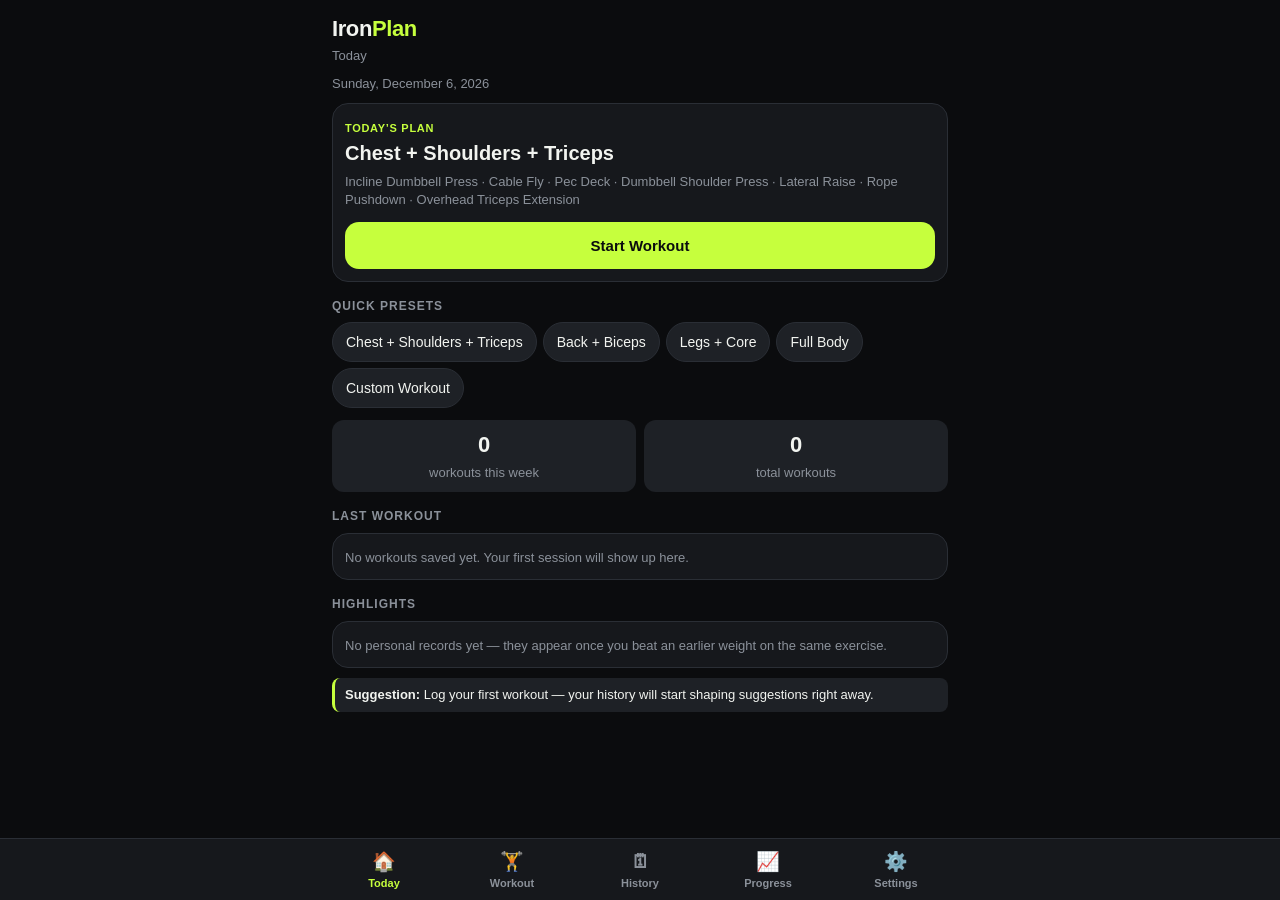
==== ironplan.html @ 6b29e56d "Add files via upload" ====
<!DOCTYPE html>
<html lang="en">
<head>
<meta charset="utf-8">
<meta name="viewport" content="width=device-width, initial-scale=1, viewport-fit=cover">
<title>IronPlan – Personal Trainer</title>
<style>
:root{--bg:#0b0c0e;--card:#16181c;--c2:#1e2126;--ink:#f2f4f0;--mut:#8b919a;--line:#2a2e35;--acc:#c6ff3d;--on:#0b0c0e;--ok:#c6ff3d;--bad:#ff5b5b;box-sizing:border-box;padding-top:env(safe-area-inset-top,0px)}
:root[data-theme="light"]{--bg:#f3f4f1;--card:#fff;--c2:#eef0ea;--ink:#14161a;--mut:#6b7280;--line:#dfe2dc;--acc:#4d9a00;--on:#fff;--ok:#4d9a00;--bad:#d62f2f}
*{box-sizing:border-box}html{scroll-padding-top:env(safe-area-inset-top,0px)}
body{margin:0;background:var(--bg);color:var(--ink);font:15px/1.4 -apple-system,"Segoe UI",Roboto,Helvetica,Arial,sans-serif;max-width:640px;margin:auto;padding:10px 12px 120px}
h1{font-size:22px;margin:4px 0 2px;letter-spacing:-.4px}h1 span{color:var(--acc)}
h2{font-size:12px;text-transform:uppercase;letter-spacing:1px;color:var(--mut);margin:16px 0 8px}
.card{background:var(--card);border:1px solid var(--line);border-radius:16px;padding:12px;margin-bottom:10px}
.chips{display:flex;flex-wrap:wrap;gap:6px}
.chip{border:1px solid var(--line);background:var(--c2);color:var(--ink);padding:9px 13px;border-radius:999px;font-size:14px;cursor:pointer;min-height:40px}
.chip.on{background:var(--acc);color:var(--on);border-color:var(--acc);font-weight:700}
select,input,textarea,button{font:inherit;color:var(--ink)}
select,input[type=number],input[type=text],textarea{background:var(--c2);border:1px solid var(--line);border-radius:10px;padding:9px 6px;width:100%;min-height:40px}
textarea{min-height:90px;font-size:13px}
.btn{background:var(--acc);color:var(--on);border:0;border-radius:14px;padding:13px 16px;font-weight:800;cursor:pointer;width:100%;min-height:46px}
.btn.s{background:var(--c2);color:var(--ink);border:1px solid var(--line);font-weight:600;width:auto;padding:9px 12px;min-height:40px;font-size:13px}
.btn.d{color:var(--bad)}
.g{display:grid;gap:8px}.g2{grid-template-columns:1fr 1fr}.g4{grid-template-columns:repeat(4,1fr)}
.row{display:flex;gap:8px;flex-wrap:wrap;align-items:center}
label{font-size:11px;color:var(--mut);display:flex;flex-direction:column;gap:3px}
.tag{font-size:11px;color:var(--acc);font-weight:800;text-transform:uppercase;letter-spacing:.7px}
.mut{color:var(--mut);font-size:13px}
.big{font:800 44px/1 ui-monospace,Menlo,monospace;letter-spacing:-1px;text-align:center;margin:6px 0 10px;font-variant-numeric:tabular-nums}
.sets{display:grid;grid-template-columns:24px 1fr 1fr 42px;gap:6px;align-items:center;margin-top:8px}
.hd{font-size:11px;color:var(--mut)}
.ck{height:40px;border-radius:10px;border:1px solid var(--line);background:var(--c2);cursor:pointer;font-size:18px;color:var(--mut)}
.ck.on{background:var(--acc);color:var(--on);border-color:var(--acc)}
.sug{background:var(--c2);border-left:3px solid var(--acc);border-radius:8px;padding:8px 10px;margin-top:10px;font-size:13px}
.nav{position:fixed;left:0;right:0;bottom:0;background:var(--card);border-top:1px solid var(--line);z-index:5;padding-bottom:env(safe-area-inset-bottom,0px)}
.nav div{display:flex;max-width:640px;margin:auto}
.nav button{flex:1;background:none;border:0;padding:10px 0 9px;color:var(--mut);font-size:11px;font-weight:700;cursor:pointer}
.nav button b{display:block;font-size:19px}.nav button.on{color:var(--acc)}
#rb{position:fixed;left:12px;right:12px;bottom:calc(64px + env(safe-area-inset-bottom,0px));max-width:616px;margin:auto;background:var(--acc);color:var(--on);border-radius:14px;padding:10px 14px;font-weight:800;display:none;justify-content:space-between;align-items:center;z-index:6}
#rb button{background:var(--on);color:var(--acc);border:0;border-radius:9px;padding:6px 10px;font-weight:700}
#modal{position:fixed;inset:0;background:rgba(0,0,0,.65);display:none;align-items:flex-end;justify-content:center;z-index:20;padding:12px}
#modal>div{background:var(--card);border:1px solid var(--line);border-radius:18px;padding:16px;width:100%;max-width:560px;max-height:85vh;overflow:auto}
.toast{position:fixed;left:50%;top:calc(12px + env(safe-area-inset-top,0px));transform:translateX(-50%);background:var(--acc);color:var(--on);padding:10px 16px;border-radius:999px;font-weight:700;z-index:30;opacity:0;transition:opacity .25s;pointer-events:none;max-width:90%;text-align:center}
.toast.show{opacity:1}.toast.err{background:var(--bad);color:#fff}
.bar{height:8px;background:var(--c2);border-radius:6px;overflow:hidden}.bar i{display:block;height:100%;background:var(--acc)}
.stat{background:var(--c2);border-radius:12px;padding:10px 6px;text-align:center}.stat b{display:block;font-size:22px}
.vb{display:flex;gap:4px;align-items:flex-end;height:90px}.vb i{flex:1;background:var(--acc);border-radius:4px 4px 0 0;min-height:3px}
.badge{font-size:10px;font-weight:800;padding:2px 7px;border-radius:99px;background:var(--bad);color:#fff}
.hide{display:none}.p0{padding:0}
.gif{position:relative;height:210px;border-radius:12px;overflow:hidden;background:#fff;margin-top:8px}
.gif img{position:absolute;inset:0;width:100%;height:100%;object-fit:contain}
.gif img+img{animation:fl 1.3s steps(1) infinite}
@keyframes fl{0%{opacity:0}50%{opacity:1}}
.gif.x{display:none}
details.demo summary{cursor:pointer;color:var(--acc);font-weight:700;font-size:13px;margin-top:10px}
svg text{fill:var(--mut);font-size:10px}
</style>
</head>
<body>
<div id="app"></div>
<div id="rb"><span>⏱ Rest <span id="rt"></span></span><button data-a="restx">Skip</button></div>
<div class="nav"><div id="nav"></div></div>
<div id="modal"><div id="mb"></div></div>
<div class="toast" id="toast"></div>
<script>
// ---------- data ----------
const MUS=["Chest","Back","Shoulders","Biceps","Triceps","Legs","Core","Cardio","Mobility"];
const TY={r:"Weight × reps",b:"Bodyweight × reps",t:"Timed (sec)",c:"Cardio (min)"};
// m|*name (*=compound)|type|variations
const LIB=`Chest|*Barbell Bench Press|r|Flat,Close Grip,Paused,Smith Machine
Chest|*Dumbbell Bench Press|r|Flat,Neutral Grip,Single Arm
Chest|*Incline Dumbbell Press|r|30°,45°,Neutral Grip
Chest|*Machine Chest Press|r|Seated,Converging
Chest|Cable Fly|r|Mid,Low-to-High,High-to-Low,Single Arm
Chest|Pec Deck|r|Standard,Single Arm,Slow Negative
Chest|Push-Up|b|Standard,Incline,Decline,Diamond
Back|*Lat Pulldown|r|Wide Grip,Close Grip,Neutral Grip,Single Arm
Back|*Seated Cable Row|r|Close Grip,Wide Grip,Single Arm
Back|*Chest-Supported Row|r|Dumbbell,Machine,T-Bar
Back|*One-Arm Dumbbell Row|r|Bench Supported,Free Standing
Back|*Romanian Deadlift|r|Barbell,Dumbbell,Single Leg
Back|Pull-Up|b|Pronated,Neutral,Assisted
Shoulders|*Dumbbell Shoulder Press|r|Seated,Standing,Arnold
Shoulders|*Machine Shoulder Press|r|Seated,Neutral Grip
Shoulders|Lateral Raise|r|Dumbbell,Cable,Machine,Leaning
Shoulders|Rear Delt Fly|r|Dumbbell,Cable,Machine
Shoulders|Face Pull|r|Rope,Band
Biceps|Dumbbell Curl|r|Standing,Alternating,Incline
Biceps|Hammer Curl|r|Dumbbell,Rope Cable,Cross-Body
Biceps|Preacher Curl|r|EZ Bar,Dumbbell,Machine
Biceps|Cable Curl|r|Bar,Single Arm,Overhead
Triceps|Rope Pushdown|r|Standard,Single Arm
Triceps|Straight-Bar Pushdown|r|Straight Bar,V-Bar
Triceps|Overhead Triceps Extension|r|Dumbbell,Cable,EZ Bar
Triceps|Skull Crusher|r|EZ Bar,Dumbbell
Legs|*Goblet Squat|r|Dumbbell,Kettlebell,Box
Legs|*Leg Press|r|45°,Horizontal,Single Leg
Legs|Leg Extension|r|Both Legs,Single Leg
Legs|Leg Curl|r|Lying,Seated
Legs|Calf Raise|r|Standing,Seated,Leg Press
Core|Plank|t|Standard,Side,Weighted
Core|Dead Bug|b|Standard,Weighted
Core|Cable Crunch|r|Rope,Kneeling
Core|Hanging Leg Raise|b|Straight Leg,Bent Knee
Cardio|Treadmill Walk|c|Flat,Incline
Cardio|Stationary Bike|c|Steady,Intervals
Cardio|Rowing Machine|c|Steady,Intervals
Mobility|Cat-Cow|t|Standard
Mobility|Hip Flexor Stretch|t|Half Kneeling,Standing
Mobility|Thoracic Rotation|t|Open Book,Quadruped`.split("\n").map(l=>{const[m,n,t,v]=l.split("|");return{m,n:n.replace("*",""),c:n[0]==="*",t,v:v.split(",")}});
const GIF={"Barbell Bench Press":{"b":"Barbell_Bench_Press_-_Medium_Grip","v":{"Close Grip":"Close-Grip_Barbell_Bench_Press","Smith Machine":"Smith_Machine_Bench_Press"}},"Dumbbell Bench Press":{"b":"Dumbbell_Bench_Press","v":{"Neutral Grip":"Dumbbell_Bench_Press_with_Neutral_Grip","Single Arm":"One_Arm_Dumbbell_Bench_Press"}},"Incline Dumbbell Press":{"b":"Incline_Dumbbell_Press","v":{"Neutral Grip":"Hammer_Grip_Incline_DB_Bench_Press"}},"Machine Chest Press":{"b":"Machine_Bench_Press"},"Cable Fly":{"b":"Cable_Crossover","v":{"Low-to-High":"Low_Cable_Crossover","Single Arm":"Single-Arm_Cable_Crossover"}},"Pec Deck":{"b":"Butterfly"},"Push-Up":{"b":"Pushups","v":{"Incline":"Incline_Push-Up","Decline":"Decline_Push-Up","Diamond":"Push-Ups_-_Close_Triceps_Position"}},"Lat Pulldown":{"b":"Wide-Grip_Lat_Pulldown","v":{"Close Grip":"Close-Grip_Front_Lat_Pulldown","Single Arm":"One_Arm_Lat_Pulldown"}},"Seated Cable Row":{"b":"Seated_Cable_Rows"},"Chest-Supported Row":{"b":"Lying_T-Bar_Row","v":{"T-Bar":"T-Bar_Row_with_Handle"}},"One-Arm Dumbbell Row":{"b":"One-Arm_Dumbbell_Row"},"Romanian Deadlift":{"b":"Romanian_Deadlift"},"Pull-Up":{"b":"Pullups","v":{"Assisted":"Band_Assisted_Pull-Up"}},"Dumbbell Shoulder Press":{"b":"Dumbbell_Shoulder_Press","v":{"Arnold":"Arnold_Dumbbell_Press"}},"Machine Shoulder Press":{"b":"Machine_Shoulder_Military_Press"},"Lateral Raise":{"b":"Side_Lateral_Raise","v":{"Cable":"Cable_Seated_Lateral_Raise"}},"Rear Delt Fly":{"b":"Reverse_Flyes","v":{"Cable":"Cable_Rear_Delt_Fly","Machine":"Reverse_Machine_Flyes"}},"Face Pull":{"b":"Face_Pull"},"Dumbbell Curl":{"b":"Dumbbell_Bicep_Curl","v":{"Alternating":"Dumbbell_Alternate_Bicep_Curl","Incline":"Incline_Dumbbell_Curl"}},"Hammer Curl":{"b":"Hammer_Curls","v":{"Rope Cable":"Cable_Hammer_Curls_-_Rope_Attachment","Cross-Body":"Cross_Body_Hammer_Curl"}},"Preacher Curl":{"b":"Preacher_Curl","v":{"Dumbbell":"One_Arm_Dumbbell_Preacher_Curl","Machine":"Machine_Preacher_Curls"}},"Cable Curl":{"b":"Standing_Biceps_Cable_Curl","v":{"Single Arm":"Standing_One-Arm_Cable_Curl","Overhead":"Overhead_Cable_Curl"}},"Rope Pushdown":{"b":"Triceps_Pushdown_-_Rope_Attachment"},"Straight-Bar Pushdown":{"b":"Triceps_Pushdown","v":{"V-Bar":"Triceps_Pushdown_-_V-Bar_Attachment"}},"Overhead Triceps Extension":{"b":"Cable_Rope_Overhead_Triceps_Extension","v":{"Dumbbell":"Standing_Dumbbell_Triceps_Extension"}},"Skull Crusher":{"b":"EZ-Bar_Skullcrusher"},"Goblet Squat":{"b":"Goblet_Squat"},"Leg Press":{"b":"Leg_Press","v":{"Narrow Stance":"Narrow_Stance_Leg_Press"}},"Leg Extension":{"b":"Leg_Extensions","v":{"Single Leg":"Single-Leg_Leg_Extension"}},"Leg Curl":{"b":"Lying_Leg_Curls","v":{"Seated":"Seated_Leg_Curl"}},"Calf Raise":{"b":"Standing_Calf_Raises","v":{"Seated":"Seated_Calf_Raise"}},"Plank":{"b":"Plank"},"Dead Bug":{"b":"Dead_Bug"},"Cable Crunch":{"b":"Cable_Crunch"},"Hanging Leg Raise":{"b":"Hanging_Leg_Raise"},"Treadmill Walk":{"b":"Walking_Treadmill"},"Stationary Bike":{"b":"Recumbent_Bike"},"Rowing Machine":{"b":"Rowing_Stationary"},"Cat-Cow":{"b":"Cat_Stretch"},"Hip Flexor Stretch":{"b":"Kneeling_Hip_Flexor","v":{"Standing":"Standing_Hip_Flexors"}}};
const IMG="https://raw.githubusercontent.com/yuhonas/free-exercise-db/main/exercises/";
const PRE={"Chest + Shoulders + Triceps":["Chest","Shoulders","Triceps"],"Back + Biceps":["Back","Biceps"],"Legs + Core":["Legs","Core"],"Full Body":"fb","Custom Workout":"custom"};
const WS=[];for(let w=0;w<=200;w+=2.5)WS.push(w);
const VAL={r:[1,2,3,4,5,6,8,10,12,15,20,25,30],b:[1,2,3,4,5,6,8,10,12,15,20,25,30],t:[10,15,20,30,45,60,90,120,180],c:[5,10,15,20,25,30,45,60]};
const UN={r:"reps",b:"reps",t:"sec",c:"min"};
// ---------- helpers / storage ----------
const $=s=>document.querySelector(s),esc=s=>String(s??"").replace(/[&<>"]/g,c=>({"&":"&amp;","<":"&lt;",">":"&gt;",'"':"&quot;"}[c]));
const uid=()=>"s"+Date.now().toString(36)+Math.random().toString(36).slice(2,6);
const mem={},KEYS=["ip2_hist","ip2_cfg","ip2_plan","ip2_sess","ip2_media"];let db=null,stName="none";
const idb={open:()=>new Promise(r=>{try{const q=indexedDB.open("ironplan",1);q.onupgradeneeded=()=>q.result.createObjectStore("kv");q.onsuccess=()=>{db=q.result;r(true)};q.onerror=q.onblocked=()=>r(false)}catch(e){r(false)}}),
 get:k=>new Promise(r=>{try{const q=db.transaction("kv").objectStore("kv").get(k);q.onsuccess=()=>r(q.result);q.onerror=()=>r(undefined)}catch(e){r(undefined)}}),
 put:(k,v)=>new Promise(r=>{if(!db)return r(false);try{const t=db.transaction("kv","readwrite");t.objectStore("kv").put(v,k);t.oncomplete=()=>r(true);t.onerror=t.onabort=()=>r(false)}catch(e){r(false)}})};
const ls={g:(k,d)=>mem[k]===undefined?d:mem[k],async s(k,v){mem[k]=v;let l=false;try{const t=JSON.stringify(v);localStorage.setItem(k,t);l=localStorage.getItem(k)===t}catch(e){}return(await idb.put(k,v))||l}};
async function loadAll(){const ok=await idb.open();for(const k of KEYS){let v=ok?await idb.get(k):undefined;if(v===undefined){try{const t=localStorage.getItem(k);if(t)v=JSON.parse(t)}catch(e){}}if(v!==undefined)mem[k]=v}
 stName=ok?"IndexedDB":(()=>{try{localStorage.setItem("ip2_t","1");return"localStorage"}catch(e){return"none"}})();
 try{navigator.storage&&navigator.storage.persist&&navigator.storage.persist()}catch(e){}}
let hist=[],cfg={theme:"dark",rest:60,auto:true},sel=new Set(["Chest","Shoulders","Triceps"]),fb=false,plan=[],pname="",sess=null,media={},rest={end:0},tab="today",filt={r:"all",m:"all"},open=new Set(),progKey="",pend=null,dl=null;
async function boot(){await loadAll();hist=ls.g("ip2_hist",[]);cfg=Object.assign(cfg,ls.g("ip2_cfg",{}));media=ls.g("ip2_media",{});const P=ls.g("ip2_plan",null);if(P){sel=new Set(P.sel);fb=!!P.fb;plan=P.plan;pname=P.name}sess=ls.g("ip2_sess",null);if(!plan.length&&!sess)gen(true);render();tick()}
const save=()=>{ls.s("ip2_plan",{sel:[...sel],fb,plan,name:pname});ls.s("ip2_sess",sess)};
const $$=(a,cur,f)=>a.map(x=>`<option value="${esc(x)}" ${String(x)===String(cur)?"selected":""}>${esc(f?f(x):x)}</option>`).join("");
const fmtD=d=>new Date(d).toLocaleDateString(undefined,{weekday:"short",day:"numeric",month:"short"});
const fmtT=s=>{s=Math.max(0,Math.floor(s));return[s/3600|0,(s/60|0)%60,s%60].map(x=>String(x).padStart(2,"0")).join(":")};
const el=()=>sess?sess.acc+(sess.run?Date.now()-sess.since:0):0;
function toast(t,e){const x=$("#toast");x.textContent=t;x.className="toast show"+(e?" err":"");clearTimeout(toast.h);toast.h=setTimeout(()=>x.className="toast",2400)}
const done=it=>it.sets.filter(s=>s.done);
const wk=()=>{const d=new Date();d.setHours(0,0,0,0);d.setDate(d.getDate()-((d.getDay()+6)%7));return d};
const rnd=a=>a[Math.floor(Math.random()*a.length)],shuf=a=>[...a].sort(()=>Math.random()-.5);
// ---------- exercise / plan building ----------
function mk(ex){const r=ex.t==="r"?(ex.c?8:12):ex.t==="b"?10:ex.t==="t"?45:15;const n=ex.t==="c"?1:3;
 return{id:uid(),n:ex.n,m:ex.m,t:ex.t,v:ex.v[0],tr:r,rest:ex.t==="c"?0:ex.c?90:ex.t==="t"?30:60,note:"",sets:Array.from({length:n},()=>({w:0,r,done:false}))}}
function gen(quiet){
 let ex=[];
 if(fb){const g=(m,f)=>rnd(LIB.filter(x=>x.m===m&&(!f||f(x))));
  ex=[g("Chest",x=>x.c),g("Back",x=>x.c&&x.n!=="Romanian Deadlift"),g("Legs",x=>x.c),LIB.find(x=>x.n==="Romanian Deadlift"),g("Shoulders",x=>x.c),g(rnd(["Biceps","Triceps"])),g("Core")];pname="Full Body"}
 else{const gs=MUS.filter(m=>sel.has(m));if(!gs.length){if(!quiet)toast("Pick at least one muscle group",1);return}
  const st=gs.filter(m=>m!=="Cardio"&&m!=="Mobility"),tot=st.length?Math.min(8,Math.max(5,st.length*2+1)):0,cnt={};
  st.forEach(m=>cnt[m]=0);for(let i=0,k=0;i<tot&&k<60;k++){const m=st[k%st.length];if(cnt[m]<LIB.filter(x=>x.m===m).length){cnt[m]++;i++}}
  gs.forEach(m=>{const pool=LIB.filter(x=>x.m===m),n=cnt[m]??1;const c=shuf(pool.filter(x=>x.c)),o=shuf(pool.filter(x=>!x.c));ex.push(...[...c.slice(0,1),...o,...c.slice(1)].slice(0,n))});
  pname=gs.join(" + ")}
 plan=ex.filter(Boolean).map(mk);save();if(!quiet)toast("Plan ready 💪")}
// ---------- history lookup / suggestions ----------
function prev(it){let any=null;for(let i=hist.length-1;i>=0;i--){const x=hist[i].items.find(y=>y.n===it.n&&done(y).length);if(x){if(x.v===it.v)return{x,d:hist[i].date,same:1};if(!any)any={x,d:hist[i].date,same:0}}}return any}
function desc(x){const d=done(x),u=UN[x.t];if(x.t==="r"||x.t==="b"){const w=d.map(s=>s.w);if(w.every(a=>a===w[0]))return`${w[0]?w[0]+" kg":"bodyweight"}: ${d.map(s=>s.r).join(", ")} reps`;return d.map(s=>`${s.w||"BW"}×${s.r}`).join(", ")}return d.map(s=>s.r).join(", ")+" "+u}
function sug(it){const p=prev(it);if(!p)return`<div class="sug">First logged session for this exercise — pick a comfortable starting weight.</div>`;
 const x=p.x,d=done(x),ok=d.length>=x.sets.length&&d.every(s=>s.r>=x.tr);let t;
 if(!p.same)t=`Last logged as <b>${esc(x.v)}</b> on ${fmtD(p.d)} (${esc(desc(x))}). Weights aren’t directly comparable between variations — start lighter and build up.`;
 else if(ok)t=`Last time (${fmtD(p.d)}) you completed ${esc(desc(x))} — every target rep. Repeat the same weight, or consider a small increase if form stayed controlled. Your call; nothing changes automatically.`;
 else t=`Last time (${fmtD(p.d)}) you completed ${esc(desc(x))} (target ${x.tr} × ${x.sets.length} sets). Consider repeating the same weight and aiming to hit all target reps with controlled form; reduce slightly if it felt too hard.`;
 return`<div class="sug">${t}<div style="margin-top:8px"><button class="btn s" data-a="apply">Apply Previous Performance</button></div></div>`}
function apply(it){const p=prev(it);if(!p)return;const x=p.x;it.v=x.v;it.t=x.t;it.tr=x.tr;it.rest=x.rest;it.sets=x.sets.map(s=>({w:s.w,r:s.r,done:false}))}
function prs(){const best={},out=[];[...hist].sort((a,b)=>a.date<b.date?-1:1).forEach(h=>h.items.forEach(i=>{if(i.t!=="r")return;const w=Math.max(0,...done(i).map(s=>s.w));if(!w)return;const k=i.n+" · "+i.v;if(best[k]!=null&&w>best[k])out.push({k,w,d:h.date});if(best[k]==null||w>best[k])best[k]=w}));return out.reverse()}
// ---------- views ----------
const chips=()=>`<div class="chips">${MUS.map(m=>`<button class="chip ${!fb&&sel.has(m)?"on":""}" data-a="m" data-m="${m}">${m}</button>`).join("")}<button class="chip ${fb?"on":""}" data-a="m" data-m="__fb">Full Body</button></div>`;
function vToday(){const wkN=hist.filter(h=>new Date(h.date)>=wk()).length,l=hist[hist.length-1],pr=prs().slice(0,3);
 const main=["Chest","Back","Shoulders","Biceps","Triceps","Legs","Core"],ls2={};hist.forEach(h=>h.items.forEach(i=>{if(done(i).length&&(!ls2[i.m]||h.date>ls2[i.m]))ls2[i.m]=h.date}));
 let tip="Log your first workout — your history will start shaping suggestions right away.";
 if(hist.length){const a=main.map(m=>({m,d:ls2[m]?Math.floor((Date.now()-new Date(ls2[m]))/864e5):1e9})).sort((a,b)=>b.d-a.d)[0];tip=a.d===1e9?`You haven’t logged any ${a.m} work yet — consider adding it to a session.`:`${a.m} was last trained ${a.d} day${a.d===1?"":"s"} ago — a good candidate for your next session.`}
 return`<div class="mut">${new Date().toLocaleDateString(undefined,{weekday:"long",day:"numeric",month:"long",year:"numeric"})}</div>
 <div class="card" style="margin-top:10px"><span class="tag">Today’s plan</span><div style="font-size:20px;font-weight:800;margin:2px 0 6px">${esc(pname||"No plan yet")}</div>
 <div class="mut">${plan.length?plan.map(p=>esc(p.n)).join(" · "):"Pick a preset below."}</div>
 <button class="btn" style="margin-top:12px" data-a="go">${sess?"Resume Workout":"Start Workout"}</button></div>
 <h2>Quick presets</h2><div class="chips">${Object.keys(PRE).map(p=>`<button class="chip" data-a="pre" data-p="${p}">${p}</button>`).join("")}</div>
 <div class="g g2" style="margin-top:12px"><div class="stat"><b>${wkN}</b><span class="mut">workouts this week</span></div><div class="stat"><b>${hist.length}</b><span class="mut">total workouts</span></div></div>
 <h2>Last workout</h2><div class="card">${l?`<b>${esc(l.name)}</b> ${l.complete?"":'<span class="badge">INCOMPLETE</span>'}<div class="mut">${fmtD(l.date)} · ${Math.round(l.dur/60)} min · ${l.items.reduce((a,i)=>a+done(i).length,0)} sets logged</div>`:`<span class="mut">No workouts saved yet. Your first session will show up here.</span>`}</div>
 <h2>Highlights</h2><div class="card">${pr.length?pr.map(p=>`<div>🏆 <b>${esc(p.k)}</b> ${p.w} kg <span class="mut">· ${fmtD(p.d)}</span></div>`).join(""):`<span class="mut">No personal records yet — they appear once you beat an earlier weight on the same exercise.</span>`}</div>
 <div class="sug"><b>Suggestion:</b> ${tip}</div>`}
function setRow(it,s,j){const wsel=it.t==="r"||it.t==="b";const w=!wsel?`<span class="mut" style="text-align:center">—</span>`:s.cust?`<input type="number" inputmode="decimal" step="0.5" min="0" max="999" value="${s.w}" data-f="wc" data-j="${j}">`:
 `<select data-f="w" data-j="${j}">${$$([...new Set([...WS,s.w])].sort((a,b)=>a-b),s.w,x=>x?x+" kg":"0 kg")}<option value="__c">Other…</option></select>`;
 return`<b>${j+1}</b>${w}<select data-f="r" data-j="${j}">${$$([...new Set([...VAL[it.t],s.r])].sort((a,b)=>a-b),s.r,x=>x+" "+UN[it.t])}</select><button class="ck ${s.done?"on":""}" data-a="ck" data-j="${j}">✓</button>`}
function demo(it){const m=GIF[it.n],mu=media[it.n];let f=m?(m.v&&m.v[it.v])||m.b:null,h="";
 if(mu)h=`<div class="gif"><img src="${esc(mu)}" alt="${esc(it.n)}" onerror="this.parentNode.classList.add('x')"></div>`;
 else if(f){const u=IMG+encodeURIComponent(f)+"/";h=`<div class="gif"><img loading="lazy" src="${u}0.jpg" alt="${esc(it.n)} start" onerror="this.parentNode.classList.add('x')"><img loading="lazy" src="${u}1.jpg" alt="${esc(it.n)} end" onerror="this.parentNode.classList.add('x')"></div>`}
 else h=`<div class="mut" style="margin-top:6px">No built-in demo for this exercise.</div>`;
 return`<details class="demo" open><summary>Demo</summary>${h}<button class="btn s" style="margin-top:6px" data-a="med">🖼 ${mu?"Change":"Use my own"} GIF / image URL</button></details>`}
function vWork(){const run=sess&&sess.run;
 let h=`<div class="card"><span class="tag">${esc(pname||"Workout")}</span><div class="big tm">${fmtT(el()/1000)}</div><div class="g g2">${!sess?`<button class="btn" style="grid-column:1/3" data-a="start">Start Workout</button>`:`<button class="btn" data-a="${run?"pause":"resume"}">${run?"Pause":"Resume"}</button><button class="btn s" data-a="finish" style="width:100%;background:var(--acc);color:var(--on)">Finish</button>`}</div>${sess?`<div style="margin-top:8px"><button class="btn s d" data-a="reset">Reset</button></div>`:""}
 <div class="mut" style="margin-top:10px">Rest timer</div><div class="chips" style="margin-top:4px">${[30,45,60,90,120,180].map(s=>`<button class="chip" data-a="rest" data-s="${s}">${s}s</button>`).join("")}</div></div>
 <details class="card"><summary style="font-weight:700;cursor:pointer">Build workout · choose muscle groups</summary><div style="margin-top:10px">${chips()}<button class="btn" style="margin-top:12px" data-a="gen">Generate workout</button></div></details>`;
 if(!plan.length)return h+`<p class="mut" style="text-align:center">No exercises yet. Build a workout above or add one below.</p><button class="btn s" data-a="addex">+ Add exercise</button>`;
 plan.forEach((it,i)=>{const ex=LIB.find(x=>x.n===it.n),vs=[...new Set([...(ex?ex.v:[]),it.v])];
  h+=`<div class="card" data-i="${i}"><div class="row" style="justify-content:space-between;align-items:flex-start"><div><span class="tag">${it.m}</span><div style="font-size:17px;font-weight:800">${esc(it.n)}</div><div class="mut">${done(it).length}/${it.sets.length} sets done</div></div><div class="row"><button class="btn s" data-a="repl">⇄</button><button class="btn s d" data-a="del">✕</button></div></div>
  <div class="g g2" style="margin-top:8px"><label>Variation<select data-f="v">${$$(vs,it.v)}</select></label><label>Exercise type<select data-f="t">${$$(Object.keys(TY),it.t,k=>TY[k])}</select></label>
  <label>Sets<select data-f="ns">${$$([1,2,3,4,5,6],it.sets.length)}</select></label><label>Target ${UN[it.t]}<select data-f="tr">${$$([...new Set([...VAL[it.t],it.tr])].sort((a,b)=>a-b),it.tr)}</select></label>
  ${it.t==="r"||it.t==="b"?`<label>Weight (all sets)<select data-f="wall"><option value="">Set all…</option>${$$(WS,"",x=>x+" kg")}</select></label>`:""}<label>Rest<select data-f="rest">${$$([0,30,45,60,90,120,180],it.rest,x=>x?x+" s":"none")}</select></label></div>
  ${demo(it)}<div class="sets"><span class="hd">Set</span><span class="hd">Weight</span><span class="hd">${it.t==="t"?"Time":it.t==="c"?"Minutes":"Reps done"}</span><span class="hd">Done</span>${it.sets.map((s,j)=>setRow(it,s,j)).join("")}</div>
  <input type="text" style="margin-top:8px" placeholder="Notes (optional)" value="${esc(it.note)}" data-f="note">${sug(it)}</div>`});
 return h+`<div class="g g2"><button class="btn s" data-a="addex" style="width:100%">+ Add exercise</button><button class="btn s" data-a="applyall" style="width:100%">Apply previous to all</button></div><button class="btn" style="margin-top:12px" data-a="finish">Finish workout</button>`}
function vHist(){const lim=filt.r==="all"?0:Date.now()-filt.r*864e5;
 const list=[...hist].reverse().filter(h=>new Date(h.date)>=lim&&(filt.m==="all"||h.items.some(i=>i.m===filt.m&&done(i).length)));
 let h=`<div class="g g2"><label>Period<select data-f="fr">${$$(["7","14","30","all"],filt.r,x=>x==="all"?"All records":"Last "+x+" days")}</select></label><label>Muscle group<select data-f="fm"><option value="all">All</option>${$$(MUS,filt.m)}</select></label></div><div style="height:10px"></div>`;
 if(!list.length)return h+`<div class="card mut">${hist.length?"No workouts match these filters.":"No workouts saved yet. Finish a session to see it here."}</div>`;
 return h+list.map(r=>{const o=open.has(r.id);return`<div class="card" data-id="${r.id}"><div class="row" style="justify-content:space-between;cursor:pointer" data-a="tog"><div><b>${esc(r.name)}</b> ${r.complete?"":'<span class="badge">INCOMPLETE</span>'}<div class="mut">${fmtD(r.date)} · ${new Date(r.start).toLocaleTimeString([],{hour:"2-digit",minute:"2-digit"})} · ${Math.round(r.dur/60)} min · ${r.items.reduce((a,i)=>a+done(i).length,0)}/${r.items.reduce((a,i)=>a+i.sets.length,0)} sets</div></div><span>${o?"▴":"▾"}</span></div>
 ${o?`<div style="margin-top:8px">${r.items.map(i=>`<div style="margin-top:8px"><b>${esc(i.n)}</b> <span class="mut">(${esc(i.v)})</span><div class="mut">${i.sets.map((s,j)=>`${j+1}: ${i.t==="r"||i.t==="b"?(s.w||"BW")+"×":""}${s.r}${i.t==="t"?"s":i.t==="c"?"min":""}${s.done?" ✓":" ✗"}`).join(" · ")}</div>${i.note?`<div class="mut">📝 ${esc(i.note)}</div>`:""}</div>`).join("")}${r.note?`<div class="sug">${esc(r.note)}</div>`:""}<div class="row" style="margin-top:10px"><button class="btn s" data-a="rep">↻ Repeat workout</button><button class="btn s d" data-a="delh">Delete</button></div></div>`:""}</div>`}).join("")}
function vProg(){if(!hist.length)return`<div class="card mut">Nothing to chart yet. Save your first workout and your progress will appear here.</div>`;
 const sets=hist.reduce((a,h)=>a+h.items.reduce((b,i)=>b+done(i).length,0),0),keys=[...new Set(hist.flatMap(h=>h.items.filter(i=>done(i).length).map(i=>i.n+" · "+i.v)))].sort();
 if(!keys.includes(progKey))progKey=keys[0]||"";
 const pts=hist.map(h=>{const i=h.items.find(i=>i.n+" · "+i.v===progKey&&done(i).length);return i?{d:h.date,v:Math.max(...done(i).map(s=>i.t==="r"?s.w:s.r)),t:i.t}:null}).filter(Boolean);
 let line=`<div class="mut">Log this exercise at least twice to see a trend.</div>`;
 if(pts.length>1){const vs=pts.map(p=>p.v),mn=Math.min(...vs),mx=Math.max(...vs),sp=mx-mn||1,c=pts.map((p,i)=>[10+i*(280/(pts.length-1)),100-(p.v-mn)/sp*80]);
  line=`<svg viewBox="0 0 300 120" width="100%"><polyline fill="none" stroke="var(--acc)" stroke-width="2.5" points="${c.map(x=>x.join(",")).join(" ")}"/>${c.map(x=>`<circle cx="${x[0]}" cy="${x[1]}" r="3.5" fill="var(--acc)"/>`).join("")}<text x="2" y="12">${mx}</text><text x="2" y="116">${mn}</text></svg><div class="mut">Top ${pts[0].t==="r"?"weight (kg)":UN[pts[0].t]} per session</div>`}
 const fr={};hist.forEach(h=>h.items.forEach(i=>{if(done(i).length)fr[i.m]=(fr[i.m]||0)+1}));const fx=Math.max(1,...Object.values(fr)),du=hist.slice(-10),dm=Math.max(1,...du.map(h=>h.dur));
 return`<div class="g g4"><div class="stat"><b>${hist.length}</b><span class="mut">workouts</span></div><div class="stat"><b>${hist.filter(h=>new Date(h.date)>=wk()).length}</b><span class="mut">this week</span></div><div class="stat"><b>${sets}</b><span class="mut">sets</span></div><div class="stat"><b>${prs().length}</b><span class="mut">PRs</span></div></div>
 <h2>Recent personal records</h2><div class="card">${prs().slice(0,5).map(p=>`<div>🏆 <b>${esc(p.k)}</b> ${p.w} kg <span class="mut">· ${fmtD(p.d)}</span></div>`).join("")||`<span class="mut">No PRs yet — they show up when you beat an earlier weight.</span>`}</div>
 <h2>Exercise progression</h2><div class="card"><select data-f="pk">${$$(keys,progKey)}</select><div style="margin-top:10px">${line}</div></div>
 <h2>Training frequency</h2><div class="card">${Object.entries(fr).sort((a,b)=>b[1]-a[1]).map(([m,n])=>`<div class="row" style="flex-wrap:nowrap"><span style="width:84px">${m}</span><div class="bar" style="flex:1"><i style="width:${n/fx*100}%"></i></div><span class="mut" style="width:26px;text-align:right">${n}</span></div>`).join("")}</div>
 <h2>Workout duration (last ${du.length})</h2><div class="card">${du.length>1?`<div class="vb">${du.map(h=>`<i style="height:${h.dur/dm*100}%" title="${Math.round(h.dur/60)} min"></i>`).join("")}</div><div class="mut">Longest: ${Math.round(dm/60)} min · Avg: ${Math.round(du.reduce((a,h)=>a+h.dur,0)/du.length/60)} min</div>`:`<span class="mut">Needs at least two saved workouts.</span>`}</div>`}
function vSet(){return`<div class="card"><div class="g g2"><label>Theme<select data-f="th">${$$(["dark","light"],cfg.theme)}</select></label><label>Default rest (s)<select data-f="dr">${$$([30,45,60,90,120,180],cfg.rest)}</select></label></div>
 <label style="flex-direction:row;align-items:center;gap:8px;margin-top:10px;font-size:14px;color:var(--ink)"><input type="checkbox" style="width:auto" data-f="au" ${cfg.auto?"checked":""}> Start rest timer when I tick a set</label></div>
 <h2>Data &amp; backup</h2><div class="card"><div class="sug" style="margin:0 0 10px">${stName==="none"?"⚠️ Browser storage is unavailable, so nothing can be saved. Use export after each session.":"✅ Saving to "+stName+" (mirrored to localStorage)."} Workouts are stored <b>in this browser on this device</b> under this site’s address — not in the cloud, no sync between devices, and clearing site data erases them. Export a JSON backup regularly.</div>
 <div class="row"><button class="btn s" data-a="exj">Export JSON</button><button class="btn s" data-a="exc">Export CSV</button></div>
 <h2 style="margin-top:14px">Import backup</h2><input type="file" accept=".json,application/json" data-f="file"><div class="mut" style="margin:6px 0">…or paste backup JSON:</div><textarea id="imp" placeholder='{"app":"IronPlan",…}'></textarea><button class="btn s" style="margin-top:8px" data-a="imp">Review &amp; import</button>
 <div class="mut" style="margin-top:12px">Exercise demos: free-exercise-db (public domain), loaded from GitHub — needs an internet connection.</div><div style="margin-top:14px"><button class="btn s d" data-a="wipe">Delete all workout data</button></div><div class="mut" style="margin-top:8px">${hist.length} saved workout${hist.length===1?"":"s"}.</div></div>`}
const T=[["today","🏠","Today"],["work","🏋️","Workout"],["hist","🗓","History"],["prog","📈","Progress"],["set","⚙️","Settings"]];
function render(){document.documentElement.dataset.theme=cfg.theme;
 $("#nav").innerHTML=T.map(t=>`<button class="${tab===t[0]?"on":""}" data-a="tab" data-t="${t[0]}"><b>${t[1]}</b>${t[2]}</button>`).join("");
 $("#app").innerHTML=`<h1>Iron<span>Plan</span></h1><div class="mut" style="margin-bottom:10px">${T.find(t=>t[0]===tab)[2]}</div>`+{today:vToday,work:vWork,hist:vHist,prog:vProg,set:vSet}[tab]()}
// ---------- modal ----------
const M=h=>{$("#mb").innerHTML=h;$("#modal").style.display="flex"},X=()=>{$("#modal").style.display="none";pend=null};
const ask=(t,lab,fn)=>{pend=fn;M(`<p style="margin-top:0">${t}</p><div class="g g2"><button class="btn s" style="width:100%" data-a="mno">Cancel</button><button class="btn" data-a="mok">${lab}</button></div>`)};
function pick(fn,mode){pend=fn;M(`<b>${mode} exercise</b><select id="pk" style="margin:10px 0">${MUS.map(m=>`<optgroup label="${m}">${LIB.filter(x=>x.m===m).map(x=>`<option value="${esc(x.n)}">${esc(x.n)}</option>`).join("")}</optgroup>`).join("")}</select><div class="g g2"><button class="btn s" style="width:100%" data-a="mno">Cancel</button><button class="btn" data-a="pok">${mode}</button></div>`)}
// ---------- sessions ----------
async function persistHist(next){const old=hist;hist=next;if(await ls.s("ip2_hist",hist))return true;hist=old;mem.ip2_hist=old;return false}
function finishModal(){const pl=plan.reduce((a,i)=>a+i.sets.length,0),dn=plan.reduce((a,i)=>a+done(i).length,0);
 M(`<b style="font-size:18px">Workout summary</b><div class="mut">${esc(pname)} · ${fmtT(el()/1000)} · ${dn}/${pl} sets done</div>${plan.map(i=>`<div style="margin-top:8px"><b>${esc(i.n)}</b> <span class="mut">(${esc(i.v)}) ${done(i).length}/${i.sets.length}</span><div class="mut">${done(i).length?esc(desc(i))+(i.note?" · 📝 "+esc(i.note):""):"no sets completed"}</div></div>`).join("")}<textarea id="sn" style="margin-top:12px" placeholder="Session notes (optional)"></textarea>${dn<pl?`<div class="mut" style="margin-top:6px">Not every set is ticked — this will be saved as <b>incomplete</b>.</div>`:""}<div class="g g2" style="margin-top:12px"><button class="btn s" style="width:100%" data-a="mno">Keep going</button><button class="btn" data-a="fsave">Save workout</button></div>`)}
async function saveSession(){const dn=plan.reduce((a,i)=>a+done(i).length,0);if(!dn){toast("Tick at least one completed set first",1);return}
 const pl=plan.reduce((a,i)=>a+i.sets.length,0),rec={id:uid(),date:sess?sess.startedAt:new Date().toISOString(),start:sess?sess.startedAt:new Date().toISOString(),end:new Date().toISOString(),dur:Math.round(el()/1000),name:pname||"Workout",groups:[...new Set(plan.map(i=>i.m))],complete:dn===pl,note:($("#sn")||{}).value||"",items:JSON.parse(JSON.stringify(plan))};
 if(!(await persistHist([...hist,rec]))){toast("Could not save — storage failed. Nothing was saved.",1);return}
 plan=plan.map(i=>({...i,sets:i.sets.map(s=>({...s,done:false}))}));sess=null;rest.end=0;save();X();tab="hist";open=new Set([rec.id]);render();toast(rec.complete?"Workout saved ✅":"Saved as incomplete ✅")}
function ck(v){return`"${String(v??"").replace(/"/g,'""')}"`}
function exportData(k){const c=k==="j"?JSON.stringify({app:"IronPlan",version:2,exported:new Date().toISOString(),sessions:hist},null,1):["date,start,duration_min,workout,complete,exercise,muscle,variation,set,weight_kg,reps_or_time,completed,target,notes",...hist.flatMap(h=>h.items.flatMap(i=>i.sets.map((s,j)=>[h.date.slice(0,10),h.start,Math.round(h.dur/60),h.name,h.complete,i.n,i.m,i.v,j+1,s.w,s.r,s.done,i.tr,i.note].map(ck).join(","))))].join("\n");
 dl={c,f:`ironplan-${new Date().toISOString().slice(0,10)}.${k==="j"?"json":"csv"}`,t:k==="j"?"application/json":"text/csv"};
 M(`<b>Export ${k==="j"?"JSON backup":"CSV"}</b><div class="mut" style="margin:4px 0 8px">${hist.length} workouts. Save the file, or copy the text.</div><textarea id="ex" readonly>${esc(c)}</textarea><div class="g g2" style="margin-top:10px"><button class="btn" data-a="dls">Save file</button><button class="btn s" style="width:100%" data-a="cp">Copy text</button></div><button class="btn s" style="margin-top:8px" data-a="mno">Close</button>`)}
function okSess(s){if(!s||typeof s!=="object"||!s.id||isNaN(new Date(s.date))||!Array.isArray(s.items)||!s.items.length)return null;
 const it=[];for(const i of s.items){if(!i||typeof i.n!=="string"||!TY[i.t]||!Array.isArray(i.sets)||!i.sets.length)return null;
  if(!i.sets.every(x=>x&&isFinite(x.w)&&x.w>=0&&isFinite(x.r)&&x.r>=0))return null;
  it.push({id:uid(),n:i.n,m:MUS.includes(i.m)?i.m:"Core",t:i.t,v:String(i.v||""),tr:+i.tr||10,rest:+i.rest||0,note:String(i.note||""),sets:i.sets.map(x=>({w:+x.w,r:+x.r,done:!!x.done}))})}
 return{id:String(s.id),date:new Date(s.date).toISOString(),start:s.start||s.date,end:s.end||s.date,dur:Math.max(0,+s.dur||0),name:String(s.name||"Workout"),groups:[...new Set(it.map(i=>i.m))],complete:!!s.complete,note:String(s.note||""),items:it}}
function importText(txt){let j;try{j=JSON.parse(txt)}catch(e){toast("Not valid JSON — import cancelled",1);return}
 const src=Array.isArray(j)?j:j&&j.app==="IronPlan"&&Array.isArray(j.sessions)?j.sessions:null;if(!src){toast("Not an IronPlan backup file",1);return}
 const sig=h=>h.date+"|"+h.name+"|"+h.dur,have=new Set(hist.flatMap(h=>[h.id,sig(h)])),add=[];let dup=0,bad=0;
 src.forEach(s=>{const o=okSess(s);if(!o){bad++;return}if(have.has(o.id)||have.has(sig(o))){dup++;return}have.add(o.id);have.add(sig(o));add.push(o)});
 if(!add.length){toast(`Nothing to import (${dup} duplicates, ${bad} invalid)`,1);return}
 ask(`Import <b>${add.length}</b> new workout${add.length===1?"":"s"}?<div class="mut">${dup} duplicate${dup===1?"":"s"} skipped · ${bad} invalid skipped. Existing records are kept.</div>`,"Import",async()=>{if(await persistHist([...hist,...add].sort((a,b)=>a.date<b.date?-1:1))){X();render();toast("Imported "+add.length+" workouts ✅")}else toast("Import failed — storage error",1)})}
// ---------- events ----------
document.addEventListener("click",ev=>{const t=ev.target.closest("[data-a]");if(!t)return;const a=t.dataset.a,c=t.closest("[data-i]"),it=c?plan[+c.dataset.i]:null,hid=(t.closest("[data-id]")||{dataset:{}}).dataset.id;
 const R=()=>{save();render()};
 switch(a){
 case"tab":tab=t.dataset.t;render();break;
 case"m":if(t.dataset.m==="__fb"){fb=!fb;sel=new Set()}else{fb=false;sel.has(t.dataset.m)?sel.delete(t.dataset.m):sel.add(t.dataset.m)}R();break;
 case"pre":{const p=PRE[t.dataset.p];if(p==="custom"){fb=false;sel=new Set();tab="work";R();toast("Choose your muscle groups, then Generate");break}
  if(sess){toast("Finish or reset the current workout first",1);break}if(p==="fb"){fb=true;sel=new Set()}else{fb=false;sel=new Set(p)}gen();R();break}
 case"gen":if(sess&&plan.some(i=>done(i).length)){ask("Generating a new workout will replace the current exercises and their ticked sets.","Replace",()=>{gen();X();R()})}else{gen();R()}break;
 case"go":tab="work";if(!sess)startS();R();break;
 case"start":startS();R();break;
 case"pause":sess.acc+=Date.now()-sess.since;sess.run=false;R();break;
 case"resume":sess.since=Date.now();sess.run=true;R();break;
 case"finish":if(!plan.length){toast("Add exercises first",1);break}if(!sess)startS();finishModal();break;
 case"fsave":saveSession();break;
 case"reset":ask("Reset the timer and discard this active session? All ticked sets will be cleared.","Reset",()=>{sess=null;rest.end=0;plan.forEach(i=>i.sets.forEach(s=>s.done=false));X();R()});break;
 case"rest":rest.end=Date.now()+t.dataset.s*1e3;tick();break;
 case"restx":rest.end=0;tick();break;
 case"ck":{const s=it.sets[+t.dataset.j];s.done=!s.done;if(s.done){if(!sess)startS();if(cfg.auto&&it.rest>0)rest.end=Date.now()+it.rest*1e3}R();tick();break}
 case"apply":apply(it);R();toast("Previous performance applied — sets unchecked");break;
 case"applyall":{let n=0;plan.forEach(i=>{if(prev(i)){apply(i);n++}});R();toast(n?`Applied to ${n} exercise${n===1?"":"s"}`:"No previous records yet",!n);break}
 case"del":ask(`Remove <b>${esc(it.n)}</b> from this workout?`,"Remove",()=>{plan.splice(+c.dataset.i,1);X();R()});break;
 case"repl":{const i=+c.dataset.i;pick(n=>{plan[i]=mk(LIB.find(x=>x.n===n))},"Replace");break}
 case"addex":pick(n=>{plan.push(mk(LIB.find(x=>x.n===n)))},"Add");break;
 case"pok":{const n=$("#pk").value,f=pend;X();f(n);R();break}
 case"mok":{const f=pend;if(f)f();else X();break}
 case"mno":X();break;
 case"tog":open.has(hid)?open.delete(hid):open.add(hid);render();break;
 case"rep":{if(sess){toast("Finish or reset the current workout first",1);break}const r=hist.find(h=>h.id===hid);plan=r.items.map(i=>({...JSON.parse(JSON.stringify(i)),id:uid(),sets:i.sets.map(s=>({w:s.w,r:s.r,done:false}))}));pname=r.name;tab="work";R();toast("Loaded as a new session — original untouched");break}
 case"delh":ask("Delete this workout permanently?","Delete",async()=>{if(await persistHist(hist.filter(h=>h.id!==hid))){X();render();toast("Deleted")}else toast("Delete failed — storage error",1)});break;
 case"exj":exportData("j");break;case"exc":exportData("c");break;
 case"dls":(async()=>{const blob=new Blob([dl.c],{type:dl.t});try{const d=window.claude&&await claude.use("downloads");if(d){await d.save({filename:dl.f,data:blob});toast("File saved");return}}catch(e){if(e&&e.code==="declined")return}
  try{const u=URL.createObjectURL(blob),l=document.createElement("a");l.href=u;l.download=dl.f;document.body.appendChild(l);l.click();l.remove();setTimeout(()=>URL.revokeObjectURL(u),2000);toast("Downloading "+dl.f)}catch(e){toast("Couldn’t save — use Copy text",1)}})();break;
 case"cp":{const x=$("#ex");x.select();let ok=false;try{ok=document.execCommand("copy")}catch(e){}if(!ok&&navigator.clipboard)navigator.clipboard.writeText(dl.c).then(()=>toast("Copied")).catch(()=>toast("Select the text and copy manually",1));else toast(ok?"Copied":"Select the text and copy manually",!ok);break}
 case"med":M(`<b>Your own GIF / image for ${esc(it.n)}</b><div class="mut" style="margin:4px 0 8px">Paste a direct link (https://… .gif, .jpg, .png). Leave empty to go back to the built-in demo.</div><input type="text" id="mu" value="${esc(media[it.n]||"")}" placeholder="https://…"><div class="g g2" style="margin-top:10px"><button class="btn s" style="width:100%" data-a="mno">Cancel</button><button class="btn" data-a="meds" data-n="${esc(it.n)}">Save</button></div>`);break;
 case"meds":{const u=$("#mu").value.trim();if(u&&!/^https?:\/\//i.test(u)){toast("Link must start with http:// or https://",1);break}if(u)media[t.dataset.n]=u;else delete media[t.dataset.n];ls.s("ip2_media",media);X();render();break}
 case"imp":importText($("#imp").value);break;
 case"wipe":ask("Delete <b>all</b> saved workouts? This can’t be undone — export a backup first.","Delete all",async()=>{if(await persistHist([])){X();render();toast("All workout data deleted")}else toast("Failed — storage error",1)});break}});
function startS(){sess={startedAt:new Date().toISOString(),acc:0,since:Date.now(),run:true};save()}
document.addEventListener("change",ev=>{const t=ev.target,f=t.dataset.f;if(!f)return;const c=t.closest("[data-i]"),it=c?plan[+c.dataset.i]:null,j=+t.dataset.j;
 if(f==="file"){const r=t.files[0];if(r)r.text().then(importText).catch(()=>toast("Could not read file",1));t.value="";return}
 if(f==="fr"){filt.r=t.value;render();return}if(f==="fm"){filt.m=t.value;render();return}if(f==="pk"){progKey=t.value;render();return}
 if(f==="th"){cfg.theme=t.value;ls.s("ip2_cfg",cfg);render();return}if(f==="dr"){cfg.rest=+t.value;ls.s("ip2_cfg",cfg);return}if(f==="au"){cfg.auto=t.checked;ls.s("ip2_cfg",cfg);return}
 if(!it)return;
 if(f==="v")it.v=t.value;
 else if(f==="t"){it.t=t.value;it.tr=it.t==="t"?45:it.t==="c"?15:10;it.sets=(it.t==="c"?it.sets.slice(0,1):it.sets).map(s=>({w:0,r:it.tr,done:false}))}
 else if(f==="ns"){const n=+t.value;while(it.sets.length>n)it.sets.pop();while(it.sets.length<n){const l=it.sets[it.sets.length-1]||{w:0,r:it.tr};it.sets.push({w:l.w,r:l.r,done:false})}}
 else if(f==="tr"){it.tr=+t.value;it.sets.forEach(s=>{if(!s.done)s.r=it.tr})}
 else if(f==="rest")it.rest=+t.value;
 else if(f==="wall"){if(t.value!=="")it.sets.forEach(s=>{if(!s.done){s.w=+t.value;s.cust=false}})}
 else if(f==="w"){if(t.value==="__c")it.sets[j].cust=true;else it.sets[j].w=+t.value}
 else if(f==="wc"){const v=parseFloat(t.value);if(isFinite(v)&&v>=0&&v<=999)it.sets[j].w=v;else toast("Enter a weight between 0 and 999",1)}
 else if(f==="r")it.sets[j].r=+t.value;
 else if(f==="note"){it.note=t.value;save();return}
 save();render()});
// ---------- timers (timestamp based) ----------
function tick(){document.querySelectorAll(".tm").forEach(e=>e.textContent=fmtT(el()/1000));
 if(rest.end){const l=Math.ceil((rest.end-Date.now())/1e3);if(l<=0){rest.end=0;toast("Rest over — next set 💪");try{navigator.vibrate&&navigator.vibrate([200,100,200])}catch(e){}}else{$("#rb").style.display="flex";$("#rt").textContent=fmtT(l).slice(3);return}}
 $("#rb").style.display="none"}
setInterval(tick,500);
boot();
</script>
</body>
</html>
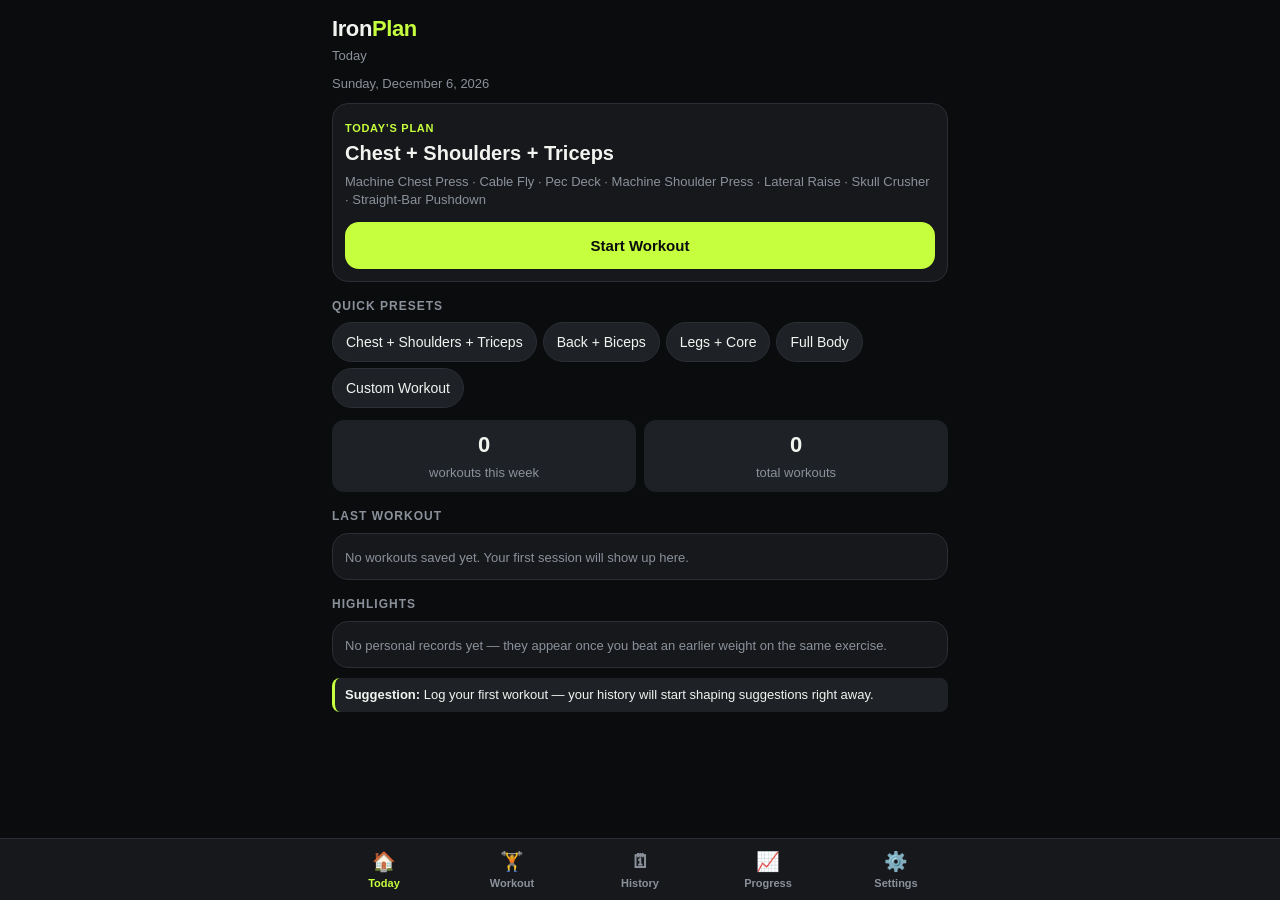
==== commit a6477192: "Add IronPlan workout tracker HTML app to repository" ====
--- a/ironplan.html
+++ b/ironplan.html
@@ -107,7 +107,7 @@
 Cardio|Rowing Machine|c|Steady,Intervals
 Mobility|Cat-Cow|t|Standard
 Mobility|Hip Flexor Stretch|t|Half Kneeling,Standing
-Mobility|Thoracic Rotation|t|Open Book,Quadruped`.split("\n").map(l=>{const[m,n,t,v]=l.split("|");return{m,n:n.replace("*",""),c:n[0]==="*",t,v:v.split(",")}});
+Mobility|Thoracic Rotation|t|Open Book,Quadruped`.split("\n").map(l=>{const[m,n,t,v]=l.split("|");return{m,n:n.replace("*",""),c:n[0]==="*",t,v:v.split(",")} });
 const GIF={"Barbell Bench Press":{"b":"Barbell_Bench_Press_-_Medium_Grip","v":{"Close Grip":"Close-Grip_Barbell_Bench_Press","Smith Machine":"Smith_Machine_Bench_Press"}},"Dumbbell Bench Press":{"b":"Dumbbell_Bench_Press","v":{"Neutral Grip":"Dumbbell_Bench_Press_with_Neutral_Grip","Single Arm":"One_Arm_Dumbbell_Bench_Press"}},"Incline Dumbbell Press":{"b":"Incline_Dumbbell_Press","v":{"Neutral Grip":"Hammer_Grip_Incline_DB_Bench_Press"}},"Machine Chest Press":{"b":"Machine_Bench_Press"},"Cable Fly":{"b":"Cable_Crossover","v":{"Low-to-High":"Low_Cable_Crossover","Single Arm":"Single-Arm_Cable_Crossover"}},"Pec Deck":{"b":"Butterfly"},"Push-Up":{"b":"Pushups","v":{"Incline":"Incline_Push-Up","Decline":"Decline_Push-Up","Diamond":"Push-Ups_-_Close_Triceps_Position"}},"Lat Pulldown":{"b":"Wide-Grip_Lat_Pulldown","v":{"Close Grip":"Close-Grip_Front_Lat_Pulldown","Single Arm":"One_Arm_Lat_Pulldown"}},"Seated Cable Row":{"b":"Seated_Cable_Rows"},"Chest-Supported Row":{"b":"Lying_T-Bar_Row","v":{"T-Bar":"T-Bar_Row_with_Handle"}},"One-Arm Dumbbell Row":{"b":"One-Arm_Dumbbell_Row"},"Romanian Deadlift":{"b":"Romanian_Deadlift"},"Pull-Up":{"b":"Pullups","v":{"Assisted":"Band_Assisted_Pull-Up"}},"Dumbbell Shoulder Press":{"b":"Dumbbell_Shoulder_Press","v":{"Arnold":"Arnold_Dumbbell_Press"}},"Machine Shoulder Press":{"b":"Machine_Shoulder_Military_Press"},"Lateral Raise":{"b":"Side_Lateral_Raise","v":{"Cable":"Cable_Seated_Lateral_Raise"}},"Rear Delt Fly":{"b":"Reverse_Flyes","v":{"Cable":"Cable_Rear_Delt_Fly","Machine":"Reverse_Machine_Flyes"}},"Face Pull":{"b":"Face_Pull"},"Dumbbell Curl":{"b":"Dumbbell_Bicep_Curl","v":{"Alternating":"Dumbbell_Alternate_Bicep_Curl","Incline":"Incline_Dumbbell_Curl"}},"Hammer Curl":{"b":"Hammer_Curls","v":{"Rope Cable":"Cable_Hammer_Curls_-_Rope_Attachment","Cross-Body":"Cross_Body_Hammer_Curl"}},"Preacher Curl":{"b":"Preacher_Curl","v":{"Dumbbell":"One_Arm_Dumbbell_Preacher_Curl","Machine":"Machine_Preacher_Curls"}},"Cable Curl":{"b":"Standing_Biceps_Cable_Curl","v":{"Single Arm":"Standing_One-Arm_Cable_Curl","Overhead":"Overhead_Cable_Curl"}},"Rope Pushdown":{"b":"Triceps_Pushdown_-_Rope_Attachment"},"Straight-Bar Pushdown":{"b":"Triceps_Pushdown","v":{"V-Bar":"Triceps_Pushdown_-_V-Bar_Attachment"}},"Overhead Triceps Extension":{"b":"Cable_Rope_Overhead_Triceps_Extension","v":{"Dumbbell":"Standing_Dumbbell_Triceps_Extension"}},"Skull Crusher":{"b":"EZ-Bar_Skullcrusher"},"Goblet Squat":{"b":"Goblet_Squat"},"Leg Press":{"b":"Leg_Press","v":{"Narrow Stance":"Narrow_Stance_Leg_Press"}},"Leg Extension":{"b":"Leg_Extensions","v":{"Single Leg":"Single-Leg_Leg_Extension"}},"Leg Curl":{"b":"Lying_Leg_Curls","v":{"Seated":"Seated_Leg_Curl"}},"Calf Raise":{"b":"Standing_Calf_Raises","v":{"Seated":"Seated_Calf_Raise"}},"Plank":{"b":"Plank"},"Dead Bug":{"b":"Dead_Bug"},"Cable Crunch":{"b":"Cable_Crunch"},"Hanging Leg Raise":{"b":"Hanging_Leg_Raise"},"Treadmill Walk":{"b":"Walking_Treadmill"},"Stationary Bike":{"b":"Recumbent_Bike"},"Rowing Machine":{"b":"Rowing_Stationary"},"Cat-Cow":{"b":"Cat_Stretch"},"Hip Flexor Stretch":{"b":"Kneeling_Hip_Flexor","v":{"Standing":"Standing_Hip_Flexors"}}};
 const IMG="https://raw.githubusercontent.com/yuhonas/free-exercise-db/main/exercises/";
 const PRE={"Chest + Shoulders + Triceps":["Chest","Shoulders","Triceps"],"Back + Biceps":["Back","Biceps"],"Legs + Core":["Legs","Core"],"Full Body":"fb","Custom Workout":"custom"};
@@ -115,7 +115,7 @@
 const VAL={r:[1,2,3,4,5,6,8,10,12,15,20,25,30],b:[1,2,3,4,5,6,8,10,12,15,20,25,30],t:[10,15,20,30,45,60,90,120,180],c:[5,10,15,20,25,30,45,60]};
 const UN={r:"reps",b:"reps",t:"sec",c:"min"};
 // ---------- helpers / storage ----------
-const $=s=>document.querySelector(s),esc=s=>String(s??"").replace(/[&<>"]/g,c=>({"&":"&amp;","<":"&lt;",">":"&gt;",'"':"&quot;"}[c]));
+const $=s=>document.querySelector(s),esc=s=>String(s??"").replace(/[&<>\"]/g,c=>({"&":"&amp;","<":"&lt;",">":"&gt;","\"":"&quot;"}[c]));
 const uid=()=>"s"+Date.now().toString(36)+Math.random().toString(36).slice(2,6);
 const mem={},KEYS=["ip2_hist","ip2_cfg","ip2_plan","ip2_sess","ip2_media"];let db=null,stName="none";
 const idb={open:()=>new Promise(r=>{try{const q=indexedDB.open("ironplan",1);q.onupgradeneeded=()=>q.result.createObjectStore("kv");q.onsuccess=()=>{db=q.result;r(true)};q.onerror=q.onblocked=()=>r(false)}catch(e){r(false)}}),
@@ -124,7 +124,8 @@
 const ls={g:(k,d)=>mem[k]===undefined?d:mem[k],async s(k,v){mem[k]=v;let l=false;try{const t=JSON.stringify(v);localStorage.setItem(k,t);l=localStorage.getItem(k)===t}catch(e){}return(await idb.put(k,v))||l}};
 async function loadAll(){const ok=await idb.open();for(const k of KEYS){let v=ok?await idb.get(k):undefined;if(v===undefined){try{const t=localStorage.getItem(k);if(t)v=JSON.parse(t)}catch(e){}}if(v!==undefined)mem[k]=v}
  stName=ok?"IndexedDB":(()=>{try{localStorage.setItem("ip2_t","1");return"localStorage"}catch(e){return"none"}})();
- try{navigator.storage&&navigator.storage.persist&&navigator.storage.persist()}catch(e){}}
+ try{navigator.storage&&navigator.storage.persist&&navigator.storage.persist()}catch(e){}
+}
 let hist=[],cfg={theme:"dark",rest:60,auto:true},sel=new Set(["Chest","Shoulders","Triceps"]),fb=false,plan=[],pname="",sess=null,media={},rest={end:0},tab="today",filt={r:"all",m:"all"},open=new Set(),progKey="",pend=null,dl=null;
 async function boot(){await loadAll();hist=ls.g("ip2_hist",[]);cfg=Object.assign(cfg,ls.g("ip2_cfg",{}));media=ls.g("ip2_media",{});const P=ls.g("ip2_plan",null);if(P){sel=new Set(P.sel);fb=!!P.fb;plan=P.plan;pname=P.name}sess=ls.g("ip2_sess",null);if(!plan.length&&!sess)gen(true);render();tick()}
 const save=()=>{ls.s("ip2_plan",{sel:[...sel],fb,plan,name:pname});ls.s("ip2_sess",sess)};
@@ -172,7 +173,7 @@
  <button class="btn" style="margin-top:12px" data-a="go">${sess?"Resume Workout":"Start Workout"}</button></div>
  <h2>Quick presets</h2><div class="chips">${Object.keys(PRE).map(p=>`<button class="chip" data-a="pre" data-p="${p}">${p}</button>`).join("")}</div>
  <div class="g g2" style="margin-top:12px"><div class="stat"><b>${wkN}</b><span class="mut">workouts this week</span></div><div class="stat"><b>${hist.length}</b><span class="mut">total workouts</span></div></div>
- <h2>Last workout</h2><div class="card">${l?`<b>${esc(l.name)}</b> ${l.complete?"":'<span class="badge">INCOMPLETE</span>'}<div class="mut">${fmtD(l.date)} · ${Math.round(l.dur/60)} min · ${l.items.reduce((a,i)=>a+done(i).length,0)} sets logged</div>`:`<span class="mut">No workouts saved yet. Your first session will show up here.</span>`}</div>
+ <h2>Last workout</h2><div class="card">${l?`<b>${esc(l.name)}</b> ${l.complete?"":"<span class=\"badge\">INCOMPLETE</span>"}<div class="mut">${fmtD(l.date)} · ${Math.round(l.dur/60)} min · ${l.items.reduce((a,i)=>a+done(i).length,0)} sets logged</div>`:`<span class="mut">No workouts saved yet. Your first session will show up here.</span>`}</div>
  <h2>Highlights</h2><div class="card">${pr.length?pr.map(p=>`<div>🏆 <b>${esc(p.k)}</b> ${p.w} kg <span class="mut">· ${fmtD(p.d)}</span></div>`).join(""):`<span class="mut">No personal records yet — they appear once you beat an earlier weight on the same exercise.</span>`}</div>
  <div class="sug"><b>Suggestion:</b> ${tip}</div>`}
 function setRow(it,s,j){const wsel=it.t==="r"||it.t==="b";const w=!wsel?`<span class="mut" style="text-align:center">—</span>`:s.cust?`<input type="number" inputmode="decimal" step="0.5" min="0" max="999" value="${s.w}" data-f="wc" data-j="${j}">`:
@@ -198,9 +199,9 @@
  return h+`<div class="g g2"><button class="btn s" data-a="addex" style="width:100%">+ Add exercise</button><button class="btn s" data-a="applyall" style="width:100%">Apply previous to all</button></div><button class="btn" style="margin-top:12px" data-a="finish">Finish workout</button>`}
 function vHist(){const lim=filt.r==="all"?0:Date.now()-filt.r*864e5;
  const list=[...hist].reverse().filter(h=>new Date(h.date)>=lim&&(filt.m==="all"||h.items.some(i=>i.m===filt.m&&done(i).length)));
- let h=`<div class="g g2"><label>Period<select data-f="fr">${$$(["7","14","30","all"],filt.r,x=>x==="all"?"All records":"Last "+x+" days")}</select></label><label>Muscle group<select data-f="fm"><option value="all">All</option>${$$(MUS,filt.m)}</select></label></div><div style="height:10px"></div>`;
+ let h=`<div class="g g2"><label>Period<select data-f="fr">${$$("7,14,30,all".split(","),filt.r,x=>x==="all"?"All records":"Last "+x+" days")}</select></label><label>Muscle group<select data-f="fm"><option value="all">All</option>${$$(MUS,filt.m)}</select></label></div><div style="height:10px"></div>`;
  if(!list.length)return h+`<div class="card mut">${hist.length?"No workouts match these filters.":"No workouts saved yet. Finish a session to see it here."}</div>`;
- return h+list.map(r=>{const o=open.has(r.id);return`<div class="card" data-id="${r.id}"><div class="row" style="justify-content:space-between;cursor:pointer" data-a="tog"><div><b>${esc(r.name)}</b> ${r.complete?"":'<span class="badge">INCOMPLETE</span>'}<div class="mut">${fmtD(r.date)} · ${new Date(r.start).toLocaleTimeString([],{hour:"2-digit",minute:"2-digit"})} · ${Math.round(r.dur/60)} min · ${r.items.reduce((a,i)=>a+done(i).length,0)}/${r.items.reduce((a,i)=>a+i.sets.length,0)} sets</div></div><span>${o?"▴":"▾"}</span></div>
+ return h+list.map(r=>{const o=open.has(r.id);return`<div class="card" data-id="${r.id}"><div class="row" style="justify-content:space-between;cursor:pointer" data-a="tog"><div><b>${esc(r.name)}</b> ${r.complete?"":"<span class=\"badge\">INCOMPLETE</span>"}<div class="mut">${fmtD(r.date)} · ${new Date(r.start).toLocaleTimeString([],{hour:"2-digit",minute:"2-digit"})} · ${Math.round(r.dur/60)} min · ${r.items.reduce((a,i)=>a+done(i).length,0)}/${r.items.reduce((a,i)=>a+i.sets.length,0)} sets</div></div><span>${o?"▴":"▾"}</span></div>
  ${o?`<div style="margin-top:8px">${r.items.map(i=>`<div style="margin-top:8px"><b>${esc(i.n)}</b> <span class="mut">(${esc(i.v)})</span><div class="mut">${i.sets.map((s,j)=>`${j+1}: ${i.t==="r"||i.t==="b"?(s.w||"BW")+"×":""}${s.r}${i.t==="t"?"s":i.t==="c"?"min":""}${s.done?" ✓":" ✗"}`).join(" · ")}</div>${i.note?`<div class="mut">📝 ${esc(i.note)}</div>`:""}</div>`).join("")}${r.note?`<div class="sug">${esc(r.note)}</div>`:""}<div class="row" style="margin-top:10px"><button class="btn s" data-a="rep">↻ Repeat workout</button><button class="btn s d" data-a="delh">Delete</button></div></div>`:""}</div>`}).join("")}
 function vProg(){if(!hist.length)return`<div class="card mut">Nothing to chart yet. Save your first workout and your progress will appear here.</div>`;
  const sets=hist.reduce((a,h)=>a+h.items.reduce((b,i)=>b+done(i).length,0),0),keys=[...new Set(hist.flatMap(h=>h.items.filter(i=>done(i).length).map(i=>i.n+" · "+i.v)))].sort();
@@ -215,7 +216,7 @@
  <h2>Exercise progression</h2><div class="card"><select data-f="pk">${$$(keys,progKey)}</select><div style="margin-top:10px">${line}</div></div>
  <h2>Training frequency</h2><div class="card">${Object.entries(fr).sort((a,b)=>b[1]-a[1]).map(([m,n])=>`<div class="row" style="flex-wrap:nowrap"><span style="width:84px">${m}</span><div class="bar" style="flex:1"><i style="width:${n/fx*100}%"></i></div><span class="mut" style="width:26px;text-align:right">${n}</span></div>`).join("")}</div>
  <h2>Workout duration (last ${du.length})</h2><div class="card">${du.length>1?`<div class="vb">${du.map(h=>`<i style="height:${h.dur/dm*100}%" title="${Math.round(h.dur/60)} min"></i>`).join("")}</div><div class="mut">Longest: ${Math.round(dm/60)} min · Avg: ${Math.round(du.reduce((a,h)=>a+h.dur,0)/du.length/60)} min</div>`:`<span class="mut">Needs at least two saved workouts.</span>`}</div>`}
-function vSet(){return`<div class="card"><div class="g g2"><label>Theme<select data-f="th">${$$(["dark","light"],cfg.theme)}</select></label><label>Default rest (s)<select data-f="dr">${$$([30,45,60,90,120,180],cfg.rest)}</select></label></div>
+function vSet(){return`<div class="card"><div class="g g2"><label>Theme<select data-f="th">${$$("dark,light".split(","),cfg.theme)}</select></label><label>Default rest (s)<select data-f="dr">${$$([30,45,60,90,120,180],cfg.rest)}</select></label></div>
  <label style="flex-direction:row;align-items:center;gap:8px;margin-top:10px;font-size:14px;color:var(--ink)"><input type="checkbox" style="width:auto" data-f="au" ${cfg.auto?"checked":""}> Start rest timer when I tick a set</label></div>
  <h2>Data &amp; backup</h2><div class="card"><div class="sug" style="margin:0 0 10px">${stName==="none"?"⚠️ Browser storage is unavailable, so nothing can be saved. Use export after each session.":"✅ Saving to "+stName+" (mirrored to localStorage)."} Workouts are stored <b>in this browser on this device</b> under this site’s address — not in the cloud, no sync between devices, and clearing site data erases them. Export a JSON backup regularly.</div>
  <div class="row"><button class="btn s" data-a="exj">Export JSON</button><button class="btn s" data-a="exc">Export CSV</button></div>
@@ -227,7 +228,7 @@
  $("#app").innerHTML=`<h1>Iron<span>Plan</span></h1><div class="mut" style="margin-bottom:10px">${T.find(t=>t[0]===tab)[2]}</div>`+{today:vToday,work:vWork,hist:vHist,prog:vProg,set:vSet}[tab]()}
 // ---------- modal ----------
 const M=h=>{$("#mb").innerHTML=h;$("#modal").style.display="flex"},X=()=>{$("#modal").style.display="none";pend=null};
-const ask=(t,lab,fn)=>{pend=fn;M(`<p style="margin-top:0">${t}</p><div class="g g2"><button class="btn s" style="width:100%" data-a="mno">Cancel</button><button class="btn" data-a="mok">${lab}</button></div>`)};
+const ask=(t,lab,fn)=>{pend=fn;M(`<p style="margin-top:0">${t}</p><div class="g g2"><button class="btn s" style="width:100%" data-a="mno">Cancel</button><button class="btn" data-a="mok">${lab}</button></div>`) };
 function pick(fn,mode){pend=fn;M(`<b>${mode} exercise</b><select id="pk" style="margin:10px 0">${MUS.map(m=>`<optgroup label="${m}">${LIB.filter(x=>x.m===m).map(x=>`<option value="${esc(x.n)}">${esc(x.n)}</option>`).join("")}</optgroup>`).join("")}</select><div class="g g2"><button class="btn s" style="width:100%" data-a="mno">Cancel</button><button class="btn" data-a="pok">${mode}</button></div>`)}
 // ---------- sessions ----------
 async function persistHist(next){const old=hist;hist=next;if(await ls.s("ip2_hist",hist))return true;hist=old;mem.ip2_hist=old;return false}
@@ -253,7 +254,7 @@
  if(!add.length){toast(`Nothing to import (${dup} duplicates, ${bad} invalid)`,1);return}
  ask(`Import <b>${add.length}</b> new workout${add.length===1?"":"s"}?<div class="mut">${dup} duplicate${dup===1?"":"s"} skipped · ${bad} invalid skipped. Existing records are kept.</div>`,"Import",async()=>{if(await persistHist([...hist,...add].sort((a,b)=>a.date<b.date?-1:1))){X();render();toast("Imported "+add.length+" workouts ✅")}else toast("Import failed — storage error",1)})}
 // ---------- events ----------
-document.addEventListener("click",ev=>{const t=ev.target.closest("[data-a]");if(!t)return;const a=t.dataset.a,c=t.closest("[data-i]"),it=c?plan[+c.dataset.i]:null,hid=(t.closest("[data-id]")||{dataset:{}}).dataset.id;
+document.addEventListener("click",ev=>{const t=ev.target.closest("[data-a]");if(!t)return;const a=t.dataset.a,c=t.closest("[data-i]") ,it=c?plan[+c.dataset.i]:null,hid=(t.closest("[data-id]")||{dataset:{}}).dataset.id;
  const R=()=>{save();render()};
  switch(a){
  case"tab":tab=t.dataset.t;render();break;
@@ -273,7 +274,7 @@
  case"ck":{const s=it.sets[+t.dataset.j];s.done=!s.done;if(s.done){if(!sess)startS();if(cfg.auto&&it.rest>0)rest.end=Date.now()+it.rest*1e3}R();tick();break}
  case"apply":apply(it);R();toast("Previous performance applied — sets unchecked");break;
  case"applyall":{let n=0;plan.forEach(i=>{if(prev(i)){apply(i);n++}});R();toast(n?`Applied to ${n} exercise${n===1?"":"s"}`:"No previous records yet",!n);break}
- case"del":ask(`Remove <b>${esc(it.n)}</b> from this workout?`,"Remove",()=>{plan.splice(+c.dataset.i,1);X();R()});break;
+ case"del":ask(`Remove <b>${esc(it.n)}</b> from this workout?`,`Remove`,()=>{plan.splice(+c.dataset.i,1);X();R()});break;
  case"repl":{const i=+c.dataset.i;pick(n=>{plan[i]=mk(LIB.find(x=>x.n===n))},"Replace");break}
  case"addex":pick(n=>{plan.push(mk(LIB.find(x=>x.n===n)))},"Add");break;
  case"pok":{const n=$("#pk").value,f=pend;X();f(n);R();break}
@@ -291,7 +292,7 @@
  case"imp":importText($("#imp").value);break;
  case"wipe":ask("Delete <b>all</b> saved workouts? This can’t be undone — export a backup first.","Delete all",async()=>{if(await persistHist([])){X();render();toast("All workout data deleted")}else toast("Failed — storage error",1)});break}});
 function startS(){sess={startedAt:new Date().toISOString(),acc:0,since:Date.now(),run:true};save()}
-document.addEventListener("change",ev=>{const t=ev.target,f=t.dataset.f;if(!f)return;const c=t.closest("[data-i]"),it=c?plan[+c.dataset.i]:null,j=+t.dataset.j;
+document.addEventListener("change",ev=>{const t=ev.target,f=t.dataset.f;if(!f)return;const c=t.closest("[data-i]") ,it=c?plan[+c.dataset.i]:null,j=+t.dataset.j;
  if(f==="file"){const r=t.files[0];if(r)r.text().then(importText).catch(()=>toast("Could not read file",1));t.value="";return}
  if(f==="fr"){filt.r=t.value;render();return}if(f==="fm"){filt.m=t.value;render();return}if(f==="pk"){progKey=t.value;render();return}
  if(f==="th"){cfg.theme=t.value;ls.s("ip2_cfg",cfg);render();return}if(f==="dr"){cfg.rest=+t.value;ls.s("ip2_cfg",cfg);return}if(f==="au"){cfg.auto=t.checked;ls.s("ip2_cfg",cfg);return}
@@ -301,7 +302,7 @@
  else if(f==="ns"){const n=+t.value;while(it.sets.length>n)it.sets.pop();while(it.sets.length<n){const l=it.sets[it.sets.length-1]||{w:0,r:it.tr};it.sets.push({w:l.w,r:l.r,done:false})}}
  else if(f==="tr"){it.tr=+t.value;it.sets.forEach(s=>{if(!s.done)s.r=it.tr})}
  else if(f==="rest")it.rest=+t.value;
- else if(f==="wall"){if(t.value!=="")it.sets.forEach(s=>{if(!s.done){s.w=+t.value;s.cust=false}})}
+ else if(f==="wall"){if(t.value!="")it.sets.forEach(s=>{if(!s.done){s.w=+t.value;s.cust=false}})}
  else if(f==="w"){if(t.value==="__c")it.sets[j].cust=true;else it.sets[j].w=+t.value}
  else if(f==="wc"){const v=parseFloat(t.value);if(isFinite(v)&&v>=0&&v<=999)it.sets[j].w=v;else toast("Enter a weight between 0 and 999",1)}
  else if(f==="r")it.sets[j].r=+t.value;
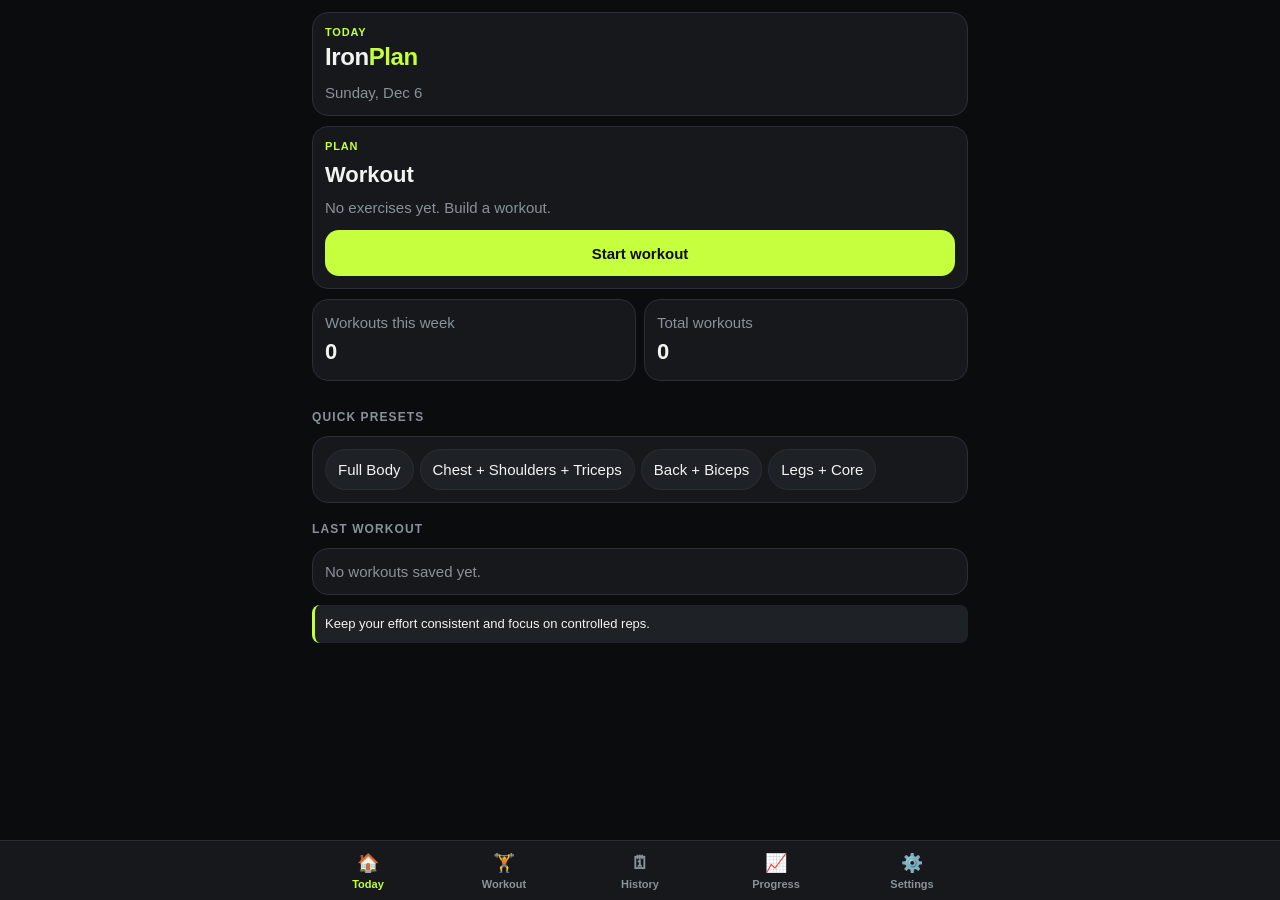
==== commit 5cc31297: "Replace broken IronPlan app with a stable single-file workout tracker" ====
--- a/ironplan.html
+++ b/ironplan.html
@@ -1,319 +1,1502 @@
 <!DOCTYPE html>
 <html lang="en">
 <head>
-<meta charset="utf-8">
-<meta name="viewport" content="width=device-width, initial-scale=1, viewport-fit=cover">
-<title>IronPlan – Personal Trainer</title>
-<style>
-:root{--bg:#0b0c0e;--card:#16181c;--c2:#1e2126;--ink:#f2f4f0;--mut:#8b919a;--line:#2a2e35;--acc:#c6ff3d;--on:#0b0c0e;--ok:#c6ff3d;--bad:#ff5b5b;box-sizing:border-box;padding-top:env(safe-area-inset-top,0px)}
-:root[data-theme="light"]{--bg:#f3f4f1;--card:#fff;--c2:#eef0ea;--ink:#14161a;--mut:#6b7280;--line:#dfe2dc;--acc:#4d9a00;--on:#fff;--ok:#4d9a00;--bad:#d62f2f}
-*{box-sizing:border-box}html{scroll-padding-top:env(safe-area-inset-top,0px)}
-body{margin:0;background:var(--bg);color:var(--ink);font:15px/1.4 -apple-system,"Segoe UI",Roboto,Helvetica,Arial,sans-serif;max-width:640px;margin:auto;padding:10px 12px 120px}
-h1{font-size:22px;margin:4px 0 2px;letter-spacing:-.4px}h1 span{color:var(--acc)}
-h2{font-size:12px;text-transform:uppercase;letter-spacing:1px;color:var(--mut);margin:16px 0 8px}
-.card{background:var(--card);border:1px solid var(--line);border-radius:16px;padding:12px;margin-bottom:10px}
-.chips{display:flex;flex-wrap:wrap;gap:6px}
-.chip{border:1px solid var(--line);background:var(--c2);color:var(--ink);padding:9px 13px;border-radius:999px;font-size:14px;cursor:pointer;min-height:40px}
-.chip.on{background:var(--acc);color:var(--on);border-color:var(--acc);font-weight:700}
-select,input,textarea,button{font:inherit;color:var(--ink)}
-select,input[type=number],input[type=text],textarea{background:var(--c2);border:1px solid var(--line);border-radius:10px;padding:9px 6px;width:100%;min-height:40px}
-textarea{min-height:90px;font-size:13px}
-.btn{background:var(--acc);color:var(--on);border:0;border-radius:14px;padding:13px 16px;font-weight:800;cursor:pointer;width:100%;min-height:46px}
-.btn.s{background:var(--c2);color:var(--ink);border:1px solid var(--line);font-weight:600;width:auto;padding:9px 12px;min-height:40px;font-size:13px}
-.btn.d{color:var(--bad)}
-.g{display:grid;gap:8px}.g2{grid-template-columns:1fr 1fr}.g4{grid-template-columns:repeat(4,1fr)}
-.row{display:flex;gap:8px;flex-wrap:wrap;align-items:center}
-label{font-size:11px;color:var(--mut);display:flex;flex-direction:column;gap:3px}
-.tag{font-size:11px;color:var(--acc);font-weight:800;text-transform:uppercase;letter-spacing:.7px}
-.mut{color:var(--mut);font-size:13px}
-.big{font:800 44px/1 ui-monospace,Menlo,monospace;letter-spacing:-1px;text-align:center;margin:6px 0 10px;font-variant-numeric:tabular-nums}
-.sets{display:grid;grid-template-columns:24px 1fr 1fr 42px;gap:6px;align-items:center;margin-top:8px}
-.hd{font-size:11px;color:var(--mut)}
-.ck{height:40px;border-radius:10px;border:1px solid var(--line);background:var(--c2);cursor:pointer;font-size:18px;color:var(--mut)}
-.ck.on{background:var(--acc);color:var(--on);border-color:var(--acc)}
-.sug{background:var(--c2);border-left:3px solid var(--acc);border-radius:8px;padding:8px 10px;margin-top:10px;font-size:13px}
-.nav{position:fixed;left:0;right:0;bottom:0;background:var(--card);border-top:1px solid var(--line);z-index:5;padding-bottom:env(safe-area-inset-bottom,0px)}
-.nav div{display:flex;max-width:640px;margin:auto}
-.nav button{flex:1;background:none;border:0;padding:10px 0 9px;color:var(--mut);font-size:11px;font-weight:700;cursor:pointer}
-.nav button b{display:block;font-size:19px}.nav button.on{color:var(--acc)}
-#rb{position:fixed;left:12px;right:12px;bottom:calc(64px + env(safe-area-inset-bottom,0px));max-width:616px;margin:auto;background:var(--acc);color:var(--on);border-radius:14px;padding:10px 14px;font-weight:800;display:none;justify-content:space-between;align-items:center;z-index:6}
-#rb button{background:var(--on);color:var(--acc);border:0;border-radius:9px;padding:6px 10px;font-weight:700}
-#modal{position:fixed;inset:0;background:rgba(0,0,0,.65);display:none;align-items:flex-end;justify-content:center;z-index:20;padding:12px}
-#modal>div{background:var(--card);border:1px solid var(--line);border-radius:18px;padding:16px;width:100%;max-width:560px;max-height:85vh;overflow:auto}
-.toast{position:fixed;left:50%;top:calc(12px + env(safe-area-inset-top,0px));transform:translateX(-50%);background:var(--acc);color:var(--on);padding:10px 16px;border-radius:999px;font-weight:700;z-index:30;opacity:0;transition:opacity .25s;pointer-events:none;max-width:90%;text-align:center}
-.toast.show{opacity:1}.toast.err{background:var(--bad);color:#fff}
-.bar{height:8px;background:var(--c2);border-radius:6px;overflow:hidden}.bar i{display:block;height:100%;background:var(--acc)}
-.stat{background:var(--c2);border-radius:12px;padding:10px 6px;text-align:center}.stat b{display:block;font-size:22px}
-.vb{display:flex;gap:4px;align-items:flex-end;height:90px}.vb i{flex:1;background:var(--acc);border-radius:4px 4px 0 0;min-height:3px}
-.badge{font-size:10px;font-weight:800;padding:2px 7px;border-radius:99px;background:var(--bad);color:#fff}
-.hide{display:none}.p0{padding:0}
-.gif{position:relative;height:210px;border-radius:12px;overflow:hidden;background:#fff;margin-top:8px}
-.gif img{position:absolute;inset:0;width:100%;height:100%;object-fit:contain}
-.gif img+img{animation:fl 1.3s steps(1) infinite}
-@keyframes fl{0%{opacity:0}50%{opacity:1}}
-.gif.x{display:none}
-details.demo summary{cursor:pointer;color:var(--acc);font-weight:700;font-size:13px;margin-top:10px}
-svg text{fill:var(--mut);font-size:10px}
-</style>
+  <meta charset="utf-8" />
+  <meta name="viewport" content="width=device-width, initial-scale=1, viewport-fit=cover" />
+  <title>IronPlan</title>
+  <style>
+    :root {
+      --bg: #0b0c0e;
+      --card: #16181c;
+      --c2: #1e2126;
+      --ink: #f2f4f0;
+      --mut: #8b919a;
+      --line: #2a2e35;
+      --acc: #c6ff3d;
+      --on: #0b0c0e;
+      --bad: #ff5b5b;
+    }
+
+    * { box-sizing: border-box; }
+    html, body { margin: 0; padding: 0; }
+    body {
+      background: var(--bg);
+      color: var(--ink);
+      font: 15px/1.4 -apple-system, "Segoe UI", Roboto, Helvetica, Arial, sans-serif;
+      max-width: 680px;
+      margin: 0 auto;
+      padding: 12px 12px 96px;
+    }
+
+    h1 { font-size: 24px; letter-spacing: -0.4px; margin: 0 0 8px; }
+    h1 span { color: var(--acc); }
+    h2 {
+      margin: 18px 0 10px;
+      color: var(--mut);
+      text-transform: uppercase;
+      font-size: 12px;
+      letter-spacing: 1.1px;
+    }
+
+    .muted { color: var(--mut); }
+    .card {
+      background: var(--card);
+      border: 1px solid var(--line);
+      border-radius: 16px;
+      padding: 12px;
+      margin-bottom: 10px;
+    }
+    .row { display: flex; align-items: center; gap: 8px; flex-wrap: wrap; }
+    .between { justify-content: space-between; }
+    .stack { display: grid; gap: 8px; }
+    .two { display: grid; grid-template-columns: 1fr 1fr; gap: 8px; }
+    .four { display: grid; grid-template-columns: repeat(4, 1fr); gap: 8px; }
+
+    .chip {
+      background: var(--c2);
+      color: var(--ink);
+      border: 1px solid var(--line);
+      border-radius: 999px;
+      padding: 9px 12px;
+      font: inherit;
+      cursor: pointer;
+      min-height: 40px;
+    }
+    .chip.active {
+      background: var(--acc);
+      color: var(--on);
+      border-color: var(--acc);
+      font-weight: 700;
+    }
+
+    select, input, textarea, button {
+      font: inherit;
+      color: var(--ink);
+    }
+
+    select, input[type="text"], input[type="number"], textarea {
+      width: 100%;
+      background: var(--c2);
+      border: 1px solid var(--line);
+      border-radius: 10px;
+      padding: 9px 10px;
+      min-height: 40px;
+    }
+    textarea { min-height: 110px; resize: vertical; }
+
+    label {
+      display: flex;
+      flex-direction: column;
+      gap: 4px;
+      font-size: 11px;
+      color: var(--mut);
+    }
+
+    .btn {
+      background: var(--acc);
+      color: var(--on);
+      border: none;
+      border-radius: 14px;
+      padding: 12px 14px;
+      font-weight: 800;
+      cursor: pointer;
+      min-height: 46px;
+      width: 100%;
+    }
+    .btn.secondary {
+      background: var(--c2);
+      color: var(--ink);
+      border: 1px solid var(--line);
+      font-weight: 600;
+      width: auto;
+    }
+    .btn.danger { background: transparent; color: var(--bad); border: 1px solid var(--line); }
+
+    .big {
+      font: 800 44px/1 ui-monospace, Menlo, monospace;
+      letter-spacing: -1px;
+      text-align: center;
+      padding: 8px 0 12px;
+      font-variant-numeric: tabular-nums;
+    }
+
+    .badge {
+      background: var(--bad);
+      color: #fff;
+      border-radius: 999px;
+      padding: 3px 8px;
+      font-size: 10px;
+      font-weight: 800;
+    }
+
+    .tag {
+      color: var(--acc);
+      font-size: 11px;
+      font-weight: 800;
+      text-transform: uppercase;
+      letter-spacing: 0.8px;
+    }
+
+    .setGrid {
+      display: grid;
+      grid-template-columns: 24px 1fr 1fr 42px;
+      gap: 6px;
+      align-items: center;
+      margin-top: 10px;
+    }
+    .setGrid .head {
+      font-size: 11px;
+      color: var(--mut);
+    }
+    .check {
+      height: 40px;
+      border-radius: 10px;
+      border: 1px solid var(--line);
+      background: var(--c2);
+      color: var(--mut);
+      font-size: 18px;
+      cursor: pointer;
+    }
+    .check.done {
+      background: var(--acc);
+      color: var(--on);
+      border-color: var(--acc);
+    }
+
+    .tip {
+      background: var(--c2);
+      border-left: 3px solid var(--acc);
+      border-radius: 8px;
+      padding: 10px;
+      font-size: 13px;
+    }
+
+    .nav {
+      position: fixed;
+      left: 0;
+      right: 0;
+      bottom: 0;
+      background: var(--card);
+      border-top: 1px solid var(--line);
+      z-index: 20;
+      padding-bottom: env(safe-area-inset-bottom, 0px);
+    }
+    .nav-inner {
+      max-width: 680px;
+      margin: 0 auto;
+      display: flex;
+    }
+    .nav button {
+      flex: 1;
+      background: transparent;
+      border: none;
+      color: var(--mut);
+      padding: 10px 0 8px;
+      cursor: pointer;
+      font-weight: 700;
+      font-size: 11px;
+    }
+    .nav button.active { color: var(--acc); }
+    .nav button b { display: block; font-size: 18px; }
+
+    .toast {
+      position: fixed;
+      left: 50%;
+      top: calc(12px + env(safe-area-inset-top, 0px));
+      transform: translateX(-50%);
+      padding: 10px 16px;
+      border-radius: 999px;
+      background: var(--acc);
+      color: var(--on);
+      font-weight: 800;
+      opacity: 0;
+      pointer-events: none;
+      transition: opacity 0.2s ease;
+      z-index: 50;
+      max-width: 90%;
+      text-align: center;
+    }
+    .toast.show { opacity: 1; }
+    .toast.error { background: var(--bad); color: white; }
+
+    .modal {
+      position: fixed;
+      inset: 0;
+      background: rgba(0,0,0,0.6);
+      display: none;
+      align-items: end;
+      justify-content: center;
+      z-index: 40;
+      padding: 12px;
+    }
+    .modal.open { display: flex; }
+    .modal-box {
+      width: min(680px, 100%);
+      background: var(--card);
+      border: 1px solid var(--line);
+      border-radius: 18px;
+      padding: 16px;
+      max-height: 85vh;
+      overflow: auto;
+    }
+
+    .restBar {
+      position: fixed;
+      left: 12px;
+      right: 12px;
+      bottom: calc(62px + env(safe-area-inset-bottom, 0px));
+      max-width: 660px;
+      margin: 0 auto;
+      background: var(--acc);
+      color: var(--on);
+      border-radius: 14px;
+      padding: 10px 14px;
+      font-weight: 800;
+      display: none;
+      justify-content: space-between;
+      align-items: center;
+      z-index: 30;
+    }
+    .restBar button {
+      background: var(--on);
+      color: var(--acc);
+      border: none;
+      border-radius: 10px;
+      padding: 7px 12px;
+      font-weight: 800;
+      cursor: pointer;
+    }
+
+    .demo {
+      margin-top: 10px;
+      border-radius: 12px;
+      background: rgba(255,255,255,0.02);
+      border: 1px solid var(--line);
+      padding: 8px;
+    }
+    .demo img {
+      width: 100%;
+      max-height: 220px;
+      object-fit: contain;
+      display: block;
+      border-radius: 10px;
+      background: #fff;
+    }
+
+    .hidden { display: none !important; }
+  </style>
 </head>
 <body>
-<div id="app"></div>
-<div id="rb"><span>⏱ Rest <span id="rt"></span></span><button data-a="restx">Skip</button></div>
-<div class="nav"><div id="nav"></div></div>
-<div id="modal"><div id="mb"></div></div>
-<div class="toast" id="toast"></div>
-<script>
-// ---------- data ----------
-const MUS=["Chest","Back","Shoulders","Biceps","Triceps","Legs","Core","Cardio","Mobility"];
-const TY={r:"Weight × reps",b:"Bodyweight × reps",t:"Timed (sec)",c:"Cardio (min)"};
-// m|*name (*=compound)|type|variations
-const LIB=`Chest|*Barbell Bench Press|r|Flat,Close Grip,Paused,Smith Machine
-Chest|*Dumbbell Bench Press|r|Flat,Neutral Grip,Single Arm
-Chest|*Incline Dumbbell Press|r|30°,45°,Neutral Grip
-Chest|*Machine Chest Press|r|Seated,Converging
-Chest|Cable Fly|r|Mid,Low-to-High,High-to-Low,Single Arm
-Chest|Pec Deck|r|Standard,Single Arm,Slow Negative
-Chest|Push-Up|b|Standard,Incline,Decline,Diamond
-Back|*Lat Pulldown|r|Wide Grip,Close Grip,Neutral Grip,Single Arm
-Back|*Seated Cable Row|r|Close Grip,Wide Grip,Single Arm
-Back|*Chest-Supported Row|r|Dumbbell,Machine,T-Bar
-Back|*One-Arm Dumbbell Row|r|Bench Supported,Free Standing
-Back|*Romanian Deadlift|r|Barbell,Dumbbell,Single Leg
-Back|Pull-Up|b|Pronated,Neutral,Assisted
-Shoulders|*Dumbbell Shoulder Press|r|Seated,Standing,Arnold
-Shoulders|*Machine Shoulder Press|r|Seated,Neutral Grip
-Shoulders|Lateral Raise|r|Dumbbell,Cable,Machine,Leaning
-Shoulders|Rear Delt Fly|r|Dumbbell,Cable,Machine
-Shoulders|Face Pull|r|Rope,Band
-Biceps|Dumbbell Curl|r|Standing,Alternating,Incline
-Biceps|Hammer Curl|r|Dumbbell,Rope Cable,Cross-Body
-Biceps|Preacher Curl|r|EZ Bar,Dumbbell,Machine
-Biceps|Cable Curl|r|Bar,Single Arm,Overhead
-Triceps|Rope Pushdown|r|Standard,Single Arm
-Triceps|Straight-Bar Pushdown|r|Straight Bar,V-Bar
-Triceps|Overhead Triceps Extension|r|Dumbbell,Cable,EZ Bar
-Triceps|Skull Crusher|r|EZ Bar,Dumbbell
-Legs|*Goblet Squat|r|Dumbbell,Kettlebell,Box
-Legs|*Leg Press|r|45°,Horizontal,Single Leg
-Legs|Leg Extension|r|Both Legs,Single Leg
-Legs|Leg Curl|r|Lying,Seated
-Legs|Calf Raise|r|Standing,Seated,Leg Press
-Core|Plank|t|Standard,Side,Weighted
-Core|Dead Bug|b|Standard,Weighted
-Core|Cable Crunch|r|Rope,Kneeling
-Core|Hanging Leg Raise|b|Straight Leg,Bent Knee
-Cardio|Treadmill Walk|c|Flat,Incline
-Cardio|Stationary Bike|c|Steady,Intervals
-Cardio|Rowing Machine|c|Steady,Intervals
-Mobility|Cat-Cow|t|Standard
-Mobility|Hip Flexor Stretch|t|Half Kneeling,Standing
-Mobility|Thoracic Rotation|t|Open Book,Quadruped`.split("\n").map(l=>{const[m,n,t,v]=l.split("|");return{m,n:n.replace("*",""),c:n[0]==="*",t,v:v.split(",")} });
-const GIF={"Barbell Bench Press":{"b":"Barbell_Bench_Press_-_Medium_Grip","v":{"Close Grip":"Close-Grip_Barbell_Bench_Press","Smith Machine":"Smith_Machine_Bench_Press"}},"Dumbbell Bench Press":{"b":"Dumbbell_Bench_Press","v":{"Neutral Grip":"Dumbbell_Bench_Press_with_Neutral_Grip","Single Arm":"One_Arm_Dumbbell_Bench_Press"}},"Incline Dumbbell Press":{"b":"Incline_Dumbbell_Press","v":{"Neutral Grip":"Hammer_Grip_Incline_DB_Bench_Press"}},"Machine Chest Press":{"b":"Machine_Bench_Press"},"Cable Fly":{"b":"Cable_Crossover","v":{"Low-to-High":"Low_Cable_Crossover","Single Arm":"Single-Arm_Cable_Crossover"}},"Pec Deck":{"b":"Butterfly"},"Push-Up":{"b":"Pushups","v":{"Incline":"Incline_Push-Up","Decline":"Decline_Push-Up","Diamond":"Push-Ups_-_Close_Triceps_Position"}},"Lat Pulldown":{"b":"Wide-Grip_Lat_Pulldown","v":{"Close Grip":"Close-Grip_Front_Lat_Pulldown","Single Arm":"One_Arm_Lat_Pulldown"}},"Seated Cable Row":{"b":"Seated_Cable_Rows"},"Chest-Supported Row":{"b":"Lying_T-Bar_Row","v":{"T-Bar":"T-Bar_Row_with_Handle"}},"One-Arm Dumbbell Row":{"b":"One-Arm_Dumbbell_Row"},"Romanian Deadlift":{"b":"Romanian_Deadlift"},"Pull-Up":{"b":"Pullups","v":{"Assisted":"Band_Assisted_Pull-Up"}},"Dumbbell Shoulder Press":{"b":"Dumbbell_Shoulder_Press","v":{"Arnold":"Arnold_Dumbbell_Press"}},"Machine Shoulder Press":{"b":"Machine_Shoulder_Military_Press"},"Lateral Raise":{"b":"Side_Lateral_Raise","v":{"Cable":"Cable_Seated_Lateral_Raise"}},"Rear Delt Fly":{"b":"Reverse_Flyes","v":{"Cable":"Cable_Rear_Delt_Fly","Machine":"Reverse_Machine_Flyes"}},"Face Pull":{"b":"Face_Pull"},"Dumbbell Curl":{"b":"Dumbbell_Bicep_Curl","v":{"Alternating":"Dumbbell_Alternate_Bicep_Curl","Incline":"Incline_Dumbbell_Curl"}},"Hammer Curl":{"b":"Hammer_Curls","v":{"Rope Cable":"Cable_Hammer_Curls_-_Rope_Attachment","Cross-Body":"Cross_Body_Hammer_Curl"}},"Preacher Curl":{"b":"Preacher_Curl","v":{"Dumbbell":"One_Arm_Dumbbell_Preacher_Curl","Machine":"Machine_Preacher_Curls"}},"Cable Curl":{"b":"Standing_Biceps_Cable_Curl","v":{"Single Arm":"Standing_One-Arm_Cable_Curl","Overhead":"Overhead_Cable_Curl"}},"Rope Pushdown":{"b":"Triceps_Pushdown_-_Rope_Attachment"},"Straight-Bar Pushdown":{"b":"Triceps_Pushdown","v":{"V-Bar":"Triceps_Pushdown_-_V-Bar_Attachment"}},"Overhead Triceps Extension":{"b":"Cable_Rope_Overhead_Triceps_Extension","v":{"Dumbbell":"Standing_Dumbbell_Triceps_Extension"}},"Skull Crusher":{"b":"EZ-Bar_Skullcrusher"},"Goblet Squat":{"b":"Goblet_Squat"},"Leg Press":{"b":"Leg_Press","v":{"Narrow Stance":"Narrow_Stance_Leg_Press"}},"Leg Extension":{"b":"Leg_Extensions","v":{"Single Leg":"Single-Leg_Leg_Extension"}},"Leg Curl":{"b":"Lying_Leg_Curls","v":{"Seated":"Seated_Leg_Curl"}},"Calf Raise":{"b":"Standing_Calf_Raises","v":{"Seated":"Seated_Calf_Raise"}},"Plank":{"b":"Plank"},"Dead Bug":{"b":"Dead_Bug"},"Cable Crunch":{"b":"Cable_Crunch"},"Hanging Leg Raise":{"b":"Hanging_Leg_Raise"},"Treadmill Walk":{"b":"Walking_Treadmill"},"Stationary Bike":{"b":"Recumbent_Bike"},"Rowing Machine":{"b":"Rowing_Stationary"},"Cat-Cow":{"b":"Cat_Stretch"},"Hip Flexor Stretch":{"b":"Kneeling_Hip_Flexor","v":{"Standing":"Standing_Hip_Flexors"}}};
-const IMG="https://raw.githubusercontent.com/yuhonas/free-exercise-db/main/exercises/";
-const PRE={"Chest + Shoulders + Triceps":["Chest","Shoulders","Triceps"],"Back + Biceps":["Back","Biceps"],"Legs + Core":["Legs","Core"],"Full Body":"fb","Custom Workout":"custom"};
-const WS=[];for(let w=0;w<=200;w+=2.5)WS.push(w);
-const VAL={r:[1,2,3,4,5,6,8,10,12,15,20,25,30],b:[1,2,3,4,5,6,8,10,12,15,20,25,30],t:[10,15,20,30,45,60,90,120,180],c:[5,10,15,20,25,30,45,60]};
-const UN={r:"reps",b:"reps",t:"sec",c:"min"};
-// ---------- helpers / storage ----------
-const $=s=>document.querySelector(s),esc=s=>String(s??"").replace(/[&<>\"]/g,c=>({"&":"&amp;","<":"&lt;",">":"&gt;","\"":"&quot;"}[c]));
-const uid=()=>"s"+Date.now().toString(36)+Math.random().toString(36).slice(2,6);
-const mem={},KEYS=["ip2_hist","ip2_cfg","ip2_plan","ip2_sess","ip2_media"];let db=null,stName="none";
-const idb={open:()=>new Promise(r=>{try{const q=indexedDB.open("ironplan",1);q.onupgradeneeded=()=>q.result.createObjectStore("kv");q.onsuccess=()=>{db=q.result;r(true)};q.onerror=q.onblocked=()=>r(false)}catch(e){r(false)}}),
- get:k=>new Promise(r=>{try{const q=db.transaction("kv").objectStore("kv").get(k);q.onsuccess=()=>r(q.result);q.onerror=()=>r(undefined)}catch(e){r(undefined)}}),
- put:(k,v)=>new Promise(r=>{if(!db)return r(false);try{const t=db.transaction("kv","readwrite");t.objectStore("kv").put(v,k);t.oncomplete=()=>r(true);t.onerror=t.onabort=()=>r(false)}catch(e){r(false)}})};
-const ls={g:(k,d)=>mem[k]===undefined?d:mem[k],async s(k,v){mem[k]=v;let l=false;try{const t=JSON.stringify(v);localStorage.setItem(k,t);l=localStorage.getItem(k)===t}catch(e){}return(await idb.put(k,v))||l}};
-async function loadAll(){const ok=await idb.open();for(const k of KEYS){let v=ok?await idb.get(k):undefined;if(v===undefined){try{const t=localStorage.getItem(k);if(t)v=JSON.parse(t)}catch(e){}}if(v!==undefined)mem[k]=v}
- stName=ok?"IndexedDB":(()=>{try{localStorage.setItem("ip2_t","1");return"localStorage"}catch(e){return"none"}})();
- try{navigator.storage&&navigator.storage.persist&&navigator.storage.persist()}catch(e){}
-}
-let hist=[],cfg={theme:"dark",rest:60,auto:true},sel=new Set(["Chest","Shoulders","Triceps"]),fb=false,plan=[],pname="",sess=null,media={},rest={end:0},tab="today",filt={r:"all",m:"all"},open=new Set(),progKey="",pend=null,dl=null;
-async function boot(){await loadAll();hist=ls.g("ip2_hist",[]);cfg=Object.assign(cfg,ls.g("ip2_cfg",{}));media=ls.g("ip2_media",{});const P=ls.g("ip2_plan",null);if(P){sel=new Set(P.sel);fb=!!P.fb;plan=P.plan;pname=P.name}sess=ls.g("ip2_sess",null);if(!plan.length&&!sess)gen(true);render();tick()}
-const save=()=>{ls.s("ip2_plan",{sel:[...sel],fb,plan,name:pname});ls.s("ip2_sess",sess)};
-const $$=(a,cur,f)=>a.map(x=>`<option value="${esc(x)}" ${String(x)===String(cur)?"selected":""}>${esc(f?f(x):x)}</option>`).join("");
-const fmtD=d=>new Date(d).toLocaleDateString(undefined,{weekday:"short",day:"numeric",month:"short"});
-const fmtT=s=>{s=Math.max(0,Math.floor(s));return[s/3600|0,(s/60|0)%60,s%60].map(x=>String(x).padStart(2,"0")).join(":")};
-const el=()=>sess?sess.acc+(sess.run?Date.now()-sess.since:0):0;
-function toast(t,e){const x=$("#toast");x.textContent=t;x.className="toast show"+(e?" err":"");clearTimeout(toast.h);toast.h=setTimeout(()=>x.className="toast",2400)}
-const done=it=>it.sets.filter(s=>s.done);
-const wk=()=>{const d=new Date();d.setHours(0,0,0,0);d.setDate(d.getDate()-((d.getDay()+6)%7));return d};
-const rnd=a=>a[Math.floor(Math.random()*a.length)],shuf=a=>[...a].sort(()=>Math.random()-.5);
-// ---------- exercise / plan building ----------
-function mk(ex){const r=ex.t==="r"?(ex.c?8:12):ex.t==="b"?10:ex.t==="t"?45:15;const n=ex.t==="c"?1:3;
- return{id:uid(),n:ex.n,m:ex.m,t:ex.t,v:ex.v[0],tr:r,rest:ex.t==="c"?0:ex.c?90:ex.t==="t"?30:60,note:"",sets:Array.from({length:n},()=>({w:0,r,done:false}))}}
-function gen(quiet){
- let ex=[];
- if(fb){const g=(m,f)=>rnd(LIB.filter(x=>x.m===m&&(!f||f(x))));
-  ex=[g("Chest",x=>x.c),g("Back",x=>x.c&&x.n!=="Romanian Deadlift"),g("Legs",x=>x.c),LIB.find(x=>x.n==="Romanian Deadlift"),g("Shoulders",x=>x.c),g(rnd(["Biceps","Triceps"])),g("Core")];pname="Full Body"}
- else{const gs=MUS.filter(m=>sel.has(m));if(!gs.length){if(!quiet)toast("Pick at least one muscle group",1);return}
-  const st=gs.filter(m=>m!=="Cardio"&&m!=="Mobility"),tot=st.length?Math.min(8,Math.max(5,st.length*2+1)):0,cnt={};
-  st.forEach(m=>cnt[m]=0);for(let i=0,k=0;i<tot&&k<60;k++){const m=st[k%st.length];if(cnt[m]<LIB.filter(x=>x.m===m).length){cnt[m]++;i++}}
-  gs.forEach(m=>{const pool=LIB.filter(x=>x.m===m),n=cnt[m]??1;const c=shuf(pool.filter(x=>x.c)),o=shuf(pool.filter(x=>!x.c));ex.push(...[...c.slice(0,1),...o,...c.slice(1)].slice(0,n))});
-  pname=gs.join(" + ")}
- plan=ex.filter(Boolean).map(mk);save();if(!quiet)toast("Plan ready 💪")}
-// ---------- history lookup / suggestions ----------
-function prev(it){let any=null;for(let i=hist.length-1;i>=0;i--){const x=hist[i].items.find(y=>y.n===it.n&&done(y).length);if(x){if(x.v===it.v)return{x,d:hist[i].date,same:1};if(!any)any={x,d:hist[i].date,same:0}}}return any}
-function desc(x){const d=done(x),u=UN[x.t];if(x.t==="r"||x.t==="b"){const w=d.map(s=>s.w);if(w.every(a=>a===w[0]))return`${w[0]?w[0]+" kg":"bodyweight"}: ${d.map(s=>s.r).join(", ")} reps`;return d.map(s=>`${s.w||"BW"}×${s.r}`).join(", ")}return d.map(s=>s.r).join(", ")+" "+u}
-function sug(it){const p=prev(it);if(!p)return`<div class="sug">First logged session for this exercise — pick a comfortable starting weight.</div>`;
- const x=p.x,d=done(x),ok=d.length>=x.sets.length&&d.every(s=>s.r>=x.tr);let t;
- if(!p.same)t=`Last logged as <b>${esc(x.v)}</b> on ${fmtD(p.d)} (${esc(desc(x))}). Weights aren’t directly comparable between variations — start lighter and build up.`;
- else if(ok)t=`Last time (${fmtD(p.d)}) you completed ${esc(desc(x))} — every target rep. Repeat the same weight, or consider a small increase if form stayed controlled. Your call; nothing changes automatically.`;
- else t=`Last time (${fmtD(p.d)}) you completed ${esc(desc(x))} (target ${x.tr} × ${x.sets.length} sets). Consider repeating the same weight and aiming to hit all target reps with controlled form; reduce slightly if it felt too hard.`;
- return`<div class="sug">${t}<div style="margin-top:8px"><button class="btn s" data-a="apply">Apply Previous Performance</button></div></div>`}
-function apply(it){const p=prev(it);if(!p)return;const x=p.x;it.v=x.v;it.t=x.t;it.tr=x.tr;it.rest=x.rest;it.sets=x.sets.map(s=>({w:s.w,r:s.r,done:false}))}
-function prs(){const best={},out=[];[...hist].sort((a,b)=>a.date<b.date?-1:1).forEach(h=>h.items.forEach(i=>{if(i.t!=="r")return;const w=Math.max(0,...done(i).map(s=>s.w));if(!w)return;const k=i.n+" · "+i.v;if(best[k]!=null&&w>best[k])out.push({k,w,d:h.date});if(best[k]==null||w>best[k])best[k]=w}));return out.reverse()}
-// ---------- views ----------
-const chips=()=>`<div class="chips">${MUS.map(m=>`<button class="chip ${!fb&&sel.has(m)?"on":""}" data-a="m" data-m="${m}">${m}</button>`).join("")}<button class="chip ${fb?"on":""}" data-a="m" data-m="__fb">Full Body</button></div>`;
-function vToday(){const wkN=hist.filter(h=>new Date(h.date)>=wk()).length,l=hist[hist.length-1],pr=prs().slice(0,3);
- const main=["Chest","Back","Shoulders","Biceps","Triceps","Legs","Core"],ls2={};hist.forEach(h=>h.items.forEach(i=>{if(done(i).length&&(!ls2[i.m]||h.date>ls2[i.m]))ls2[i.m]=h.date}));
- let tip="Log your first workout — your history will start shaping suggestions right away.";
- if(hist.length){const a=main.map(m=>({m,d:ls2[m]?Math.floor((Date.now()-new Date(ls2[m]))/864e5):1e9})).sort((a,b)=>b.d-a.d)[0];tip=a.d===1e9?`You haven’t logged any ${a.m} work yet — consider adding it to a session.`:`${a.m} was last trained ${a.d} day${a.d===1?"":"s"} ago — a good candidate for your next session.`}
- return`<div class="mut">${new Date().toLocaleDateString(undefined,{weekday:"long",day:"numeric",month:"long",year:"numeric"})}</div>
- <div class="card" style="margin-top:10px"><span class="tag">Today’s plan</span><div style="font-size:20px;font-weight:800;margin:2px 0 6px">${esc(pname||"No plan yet")}</div>
- <div class="mut">${plan.length?plan.map(p=>esc(p.n)).join(" · "):"Pick a preset below."}</div>
- <button class="btn" style="margin-top:12px" data-a="go">${sess?"Resume Workout":"Start Workout"}</button></div>
- <h2>Quick presets</h2><div class="chips">${Object.keys(PRE).map(p=>`<button class="chip" data-a="pre" data-p="${p}">${p}</button>`).join("")}</div>
- <div class="g g2" style="margin-top:12px"><div class="stat"><b>${wkN}</b><span class="mut">workouts this week</span></div><div class="stat"><b>${hist.length}</b><span class="mut">total workouts</span></div></div>
- <h2>Last workout</h2><div class="card">${l?`<b>${esc(l.name)}</b> ${l.complete?"":"<span class=\"badge\">INCOMPLETE</span>"}<div class="mut">${fmtD(l.date)} · ${Math.round(l.dur/60)} min · ${l.items.reduce((a,i)=>a+done(i).length,0)} sets logged</div>`:`<span class="mut">No workouts saved yet. Your first session will show up here.</span>`}</div>
- <h2>Highlights</h2><div class="card">${pr.length?pr.map(p=>`<div>🏆 <b>${esc(p.k)}</b> ${p.w} kg <span class="mut">· ${fmtD(p.d)}</span></div>`).join(""):`<span class="mut">No personal records yet — they appear once you beat an earlier weight on the same exercise.</span>`}</div>
- <div class="sug"><b>Suggestion:</b> ${tip}</div>`}
-function setRow(it,s,j){const wsel=it.t==="r"||it.t==="b";const w=!wsel?`<span class="mut" style="text-align:center">—</span>`:s.cust?`<input type="number" inputmode="decimal" step="0.5" min="0" max="999" value="${s.w}" data-f="wc" data-j="${j}">`:
- `<select data-f="w" data-j="${j}">${$$([...new Set([...WS,s.w])].sort((a,b)=>a-b),s.w,x=>x?x+" kg":"0 kg")}<option value="__c">Other…</option></select>`;
- return`<b>${j+1}</b>${w}<select data-f="r" data-j="${j}">${$$([...new Set([...VAL[it.t],s.r])].sort((a,b)=>a-b),s.r,x=>x+" "+UN[it.t])}</select><button class="ck ${s.done?"on":""}" data-a="ck" data-j="${j}">✓</button>`}
-function demo(it){const m=GIF[it.n],mu=media[it.n];let f=m?(m.v&&m.v[it.v])||m.b:null,h="";
- if(mu)h=`<div class="gif"><img src="${esc(mu)}" alt="${esc(it.n)}" onerror="this.parentNode.classList.add('x')"></div>`;
- else if(f){const u=IMG+encodeURIComponent(f)+"/";h=`<div class="gif"><img loading="lazy" src="${u}0.jpg" alt="${esc(it.n)} start" onerror="this.parentNode.classList.add('x')"><img loading="lazy" src="${u}1.jpg" alt="${esc(it.n)} end" onerror="this.parentNode.classList.add('x')"></div>`}
- else h=`<div class="mut" style="margin-top:6px">No built-in demo for this exercise.</div>`;
- return`<details class="demo" open><summary>Demo</summary>${h}<button class="btn s" style="margin-top:6px" data-a="med">🖼 ${mu?"Change":"Use my own"} GIF / image URL</button></details>`}
-function vWork(){const run=sess&&sess.run;
- let h=`<div class="card"><span class="tag">${esc(pname||"Workout")}</span><div class="big tm">${fmtT(el()/1000)}</div><div class="g g2">${!sess?`<button class="btn" style="grid-column:1/3" data-a="start">Start Workout</button>`:`<button class="btn" data-a="${run?"pause":"resume"}">${run?"Pause":"Resume"}</button><button class="btn s" data-a="finish" style="width:100%;background:var(--acc);color:var(--on)">Finish</button>`}</div>${sess?`<div style="margin-top:8px"><button class="btn s d" data-a="reset">Reset</button></div>`:""}
- <div class="mut" style="margin-top:10px">Rest timer</div><div class="chips" style="margin-top:4px">${[30,45,60,90,120,180].map(s=>`<button class="chip" data-a="rest" data-s="${s}">${s}s</button>`).join("")}</div></div>
- <details class="card"><summary style="font-weight:700;cursor:pointer">Build workout · choose muscle groups</summary><div style="margin-top:10px">${chips()}<button class="btn" style="margin-top:12px" data-a="gen">Generate workout</button></div></details>`;
- if(!plan.length)return h+`<p class="mut" style="text-align:center">No exercises yet. Build a workout above or add one below.</p><button class="btn s" data-a="addex">+ Add exercise</button>`;
- plan.forEach((it,i)=>{const ex=LIB.find(x=>x.n===it.n),vs=[...new Set([...(ex?ex.v:[]),it.v])];
-  h+=`<div class="card" data-i="${i}"><div class="row" style="justify-content:space-between;align-items:flex-start"><div><span class="tag">${it.m}</span><div style="font-size:17px;font-weight:800">${esc(it.n)}</div><div class="mut">${done(it).length}/${it.sets.length} sets done</div></div><div class="row"><button class="btn s" data-a="repl">⇄</button><button class="btn s d" data-a="del">✕</button></div></div>
-  <div class="g g2" style="margin-top:8px"><label>Variation<select data-f="v">${$$(vs,it.v)}</select></label><label>Exercise type<select data-f="t">${$$(Object.keys(TY),it.t,k=>TY[k])}</select></label>
-  <label>Sets<select data-f="ns">${$$([1,2,3,4,5,6],it.sets.length)}</select></label><label>Target ${UN[it.t]}<select data-f="tr">${$$([...new Set([...VAL[it.t],it.tr])].sort((a,b)=>a-b),it.tr)}</select></label>
-  ${it.t==="r"||it.t==="b"?`<label>Weight (all sets)<select data-f="wall"><option value="">Set all…</option>${$$(WS,"",x=>x+" kg")}</select></label>`:""}<label>Rest<select data-f="rest">${$$([0,30,45,60,90,120,180],it.rest,x=>x?x+" s":"none")}</select></label></div>
-  ${demo(it)}<div class="sets"><span class="hd">Set</span><span class="hd">Weight</span><span class="hd">${it.t==="t"?"Time":it.t==="c"?"Minutes":"Reps done"}</span><span class="hd">Done</span>${it.sets.map((s,j)=>setRow(it,s,j)).join("")}</div>
-  <input type="text" style="margin-top:8px" placeholder="Notes (optional)" value="${esc(it.note)}" data-f="note">${sug(it)}</div>`});
- return h+`<div class="g g2"><button class="btn s" data-a="addex" style="width:100%">+ Add exercise</button><button class="btn s" data-a="applyall" style="width:100%">Apply previous to all</button></div><button class="btn" style="margin-top:12px" data-a="finish">Finish workout</button>`}
-function vHist(){const lim=filt.r==="all"?0:Date.now()-filt.r*864e5;
- const list=[...hist].reverse().filter(h=>new Date(h.date)>=lim&&(filt.m==="all"||h.items.some(i=>i.m===filt.m&&done(i).length)));
- let h=`<div class="g g2"><label>Period<select data-f="fr">${$$("7,14,30,all".split(","),filt.r,x=>x==="all"?"All records":"Last "+x+" days")}</select></label><label>Muscle group<select data-f="fm"><option value="all">All</option>${$$(MUS,filt.m)}</select></label></div><div style="height:10px"></div>`;
- if(!list.length)return h+`<div class="card mut">${hist.length?"No workouts match these filters.":"No workouts saved yet. Finish a session to see it here."}</div>`;
- return h+list.map(r=>{const o=open.has(r.id);return`<div class="card" data-id="${r.id}"><div class="row" style="justify-content:space-between;cursor:pointer" data-a="tog"><div><b>${esc(r.name)}</b> ${r.complete?"":"<span class=\"badge\">INCOMPLETE</span>"}<div class="mut">${fmtD(r.date)} · ${new Date(r.start).toLocaleTimeString([],{hour:"2-digit",minute:"2-digit"})} · ${Math.round(r.dur/60)} min · ${r.items.reduce((a,i)=>a+done(i).length,0)}/${r.items.reduce((a,i)=>a+i.sets.length,0)} sets</div></div><span>${o?"▴":"▾"}</span></div>
- ${o?`<div style="margin-top:8px">${r.items.map(i=>`<div style="margin-top:8px"><b>${esc(i.n)}</b> <span class="mut">(${esc(i.v)})</span><div class="mut">${i.sets.map((s,j)=>`${j+1}: ${i.t==="r"||i.t==="b"?(s.w||"BW")+"×":""}${s.r}${i.t==="t"?"s":i.t==="c"?"min":""}${s.done?" ✓":" ✗"}`).join(" · ")}</div>${i.note?`<div class="mut">📝 ${esc(i.note)}</div>`:""}</div>`).join("")}${r.note?`<div class="sug">${esc(r.note)}</div>`:""}<div class="row" style="margin-top:10px"><button class="btn s" data-a="rep">↻ Repeat workout</button><button class="btn s d" data-a="delh">Delete</button></div></div>`:""}</div>`}).join("")}
-function vProg(){if(!hist.length)return`<div class="card mut">Nothing to chart yet. Save your first workout and your progress will appear here.</div>`;
- const sets=hist.reduce((a,h)=>a+h.items.reduce((b,i)=>b+done(i).length,0),0),keys=[...new Set(hist.flatMap(h=>h.items.filter(i=>done(i).length).map(i=>i.n+" · "+i.v)))].sort();
- if(!keys.includes(progKey))progKey=keys[0]||"";
- const pts=hist.map(h=>{const i=h.items.find(i=>i.n+" · "+i.v===progKey&&done(i).length);return i?{d:h.date,v:Math.max(...done(i).map(s=>i.t==="r"?s.w:s.r)),t:i.t}:null}).filter(Boolean);
- let line=`<div class="mut">Log this exercise at least twice to see a trend.</div>`;
- if(pts.length>1){const vs=pts.map(p=>p.v),mn=Math.min(...vs),mx=Math.max(...vs),sp=mx-mn||1,c=pts.map((p,i)=>[10+i*(280/(pts.length-1)),100-(p.v-mn)/sp*80]);
-  line=`<svg viewBox="0 0 300 120" width="100%"><polyline fill="none" stroke="var(--acc)" stroke-width="2.5" points="${c.map(x=>x.join(",")).join(" ")}"/>${c.map(x=>`<circle cx="${x[0]}" cy="${x[1]}" r="3.5" fill="var(--acc)"/>`).join("")}<text x="2" y="12">${mx}</text><text x="2" y="116">${mn}</text></svg><div class="mut">Top ${pts[0].t==="r"?"weight (kg)":UN[pts[0].t]} per session</div>`}
- const fr={};hist.forEach(h=>h.items.forEach(i=>{if(done(i).length)fr[i.m]=(fr[i.m]||0)+1}));const fx=Math.max(1,...Object.values(fr)),du=hist.slice(-10),dm=Math.max(1,...du.map(h=>h.dur));
- return`<div class="g g4"><div class="stat"><b>${hist.length}</b><span class="mut">workouts</span></div><div class="stat"><b>${hist.filter(h=>new Date(h.date)>=wk()).length}</b><span class="mut">this week</span></div><div class="stat"><b>${sets}</b><span class="mut">sets</span></div><div class="stat"><b>${prs().length}</b><span class="mut">PRs</span></div></div>
- <h2>Recent personal records</h2><div class="card">${prs().slice(0,5).map(p=>`<div>🏆 <b>${esc(p.k)}</b> ${p.w} kg <span class="mut">· ${fmtD(p.d)}</span></div>`).join("")||`<span class="mut">No PRs yet — they show up when you beat an earlier weight.</span>`}</div>
- <h2>Exercise progression</h2><div class="card"><select data-f="pk">${$$(keys,progKey)}</select><div style="margin-top:10px">${line}</div></div>
- <h2>Training frequency</h2><div class="card">${Object.entries(fr).sort((a,b)=>b[1]-a[1]).map(([m,n])=>`<div class="row" style="flex-wrap:nowrap"><span style="width:84px">${m}</span><div class="bar" style="flex:1"><i style="width:${n/fx*100}%"></i></div><span class="mut" style="width:26px;text-align:right">${n}</span></div>`).join("")}</div>
- <h2>Workout duration (last ${du.length})</h2><div class="card">${du.length>1?`<div class="vb">${du.map(h=>`<i style="height:${h.dur/dm*100}%" title="${Math.round(h.dur/60)} min"></i>`).join("")}</div><div class="mut">Longest: ${Math.round(dm/60)} min · Avg: ${Math.round(du.reduce((a,h)=>a+h.dur,0)/du.length/60)} min</div>`:`<span class="mut">Needs at least two saved workouts.</span>`}</div>`}
-function vSet(){return`<div class="card"><div class="g g2"><label>Theme<select data-f="th">${$$("dark,light".split(","),cfg.theme)}</select></label><label>Default rest (s)<select data-f="dr">${$$([30,45,60,90,120,180],cfg.rest)}</select></label></div>
- <label style="flex-direction:row;align-items:center;gap:8px;margin-top:10px;font-size:14px;color:var(--ink)"><input type="checkbox" style="width:auto" data-f="au" ${cfg.auto?"checked":""}> Start rest timer when I tick a set</label></div>
- <h2>Data &amp; backup</h2><div class="card"><div class="sug" style="margin:0 0 10px">${stName==="none"?"⚠️ Browser storage is unavailable, so nothing can be saved. Use export after each session.":"✅ Saving to "+stName+" (mirrored to localStorage)."} Workouts are stored <b>in this browser on this device</b> under this site’s address — not in the cloud, no sync between devices, and clearing site data erases them. Export a JSON backup regularly.</div>
- <div class="row"><button class="btn s" data-a="exj">Export JSON</button><button class="btn s" data-a="exc">Export CSV</button></div>
- <h2 style="margin-top:14px">Import backup</h2><input type="file" accept=".json,application/json" data-f="file"><div class="mut" style="margin:6px 0">…or paste backup JSON:</div><textarea id="imp" placeholder='{"app":"IronPlan",…}'></textarea><button class="btn s" style="margin-top:8px" data-a="imp">Review &amp; import</button>
- <div class="mut" style="margin-top:12px">Exercise demos: free-exercise-db (public domain), loaded from GitHub — needs an internet connection.</div><div style="margin-top:14px"><button class="btn s d" data-a="wipe">Delete all workout data</button></div><div class="mut" style="margin-top:8px">${hist.length} saved workout${hist.length===1?"":"s"}.</div></div>`}
-const T=[["today","🏠","Today"],["work","🏋️","Workout"],["hist","🗓","History"],["prog","📈","Progress"],["set","⚙️","Settings"]];
-function render(){document.documentElement.dataset.theme=cfg.theme;
- $("#nav").innerHTML=T.map(t=>`<button class="${tab===t[0]?"on":""}" data-a="tab" data-t="${t[0]}"><b>${t[1]}</b>${t[2]}</button>`).join("");
- $("#app").innerHTML=`<h1>Iron<span>Plan</span></h1><div class="mut" style="margin-bottom:10px">${T.find(t=>t[0]===tab)[2]}</div>`+{today:vToday,work:vWork,hist:vHist,prog:vProg,set:vSet}[tab]()}
-// ---------- modal ----------
-const M=h=>{$("#mb").innerHTML=h;$("#modal").style.display="flex"},X=()=>{$("#modal").style.display="none";pend=null};
-const ask=(t,lab,fn)=>{pend=fn;M(`<p style="margin-top:0">${t}</p><div class="g g2"><button class="btn s" style="width:100%" data-a="mno">Cancel</button><button class="btn" data-a="mok">${lab}</button></div>`) };
-function pick(fn,mode){pend=fn;M(`<b>${mode} exercise</b><select id="pk" style="margin:10px 0">${MUS.map(m=>`<optgroup label="${m}">${LIB.filter(x=>x.m===m).map(x=>`<option value="${esc(x.n)}">${esc(x.n)}</option>`).join("")}</optgroup>`).join("")}</select><div class="g g2"><button class="btn s" style="width:100%" data-a="mno">Cancel</button><button class="btn" data-a="pok">${mode}</button></div>`)}
-// ---------- sessions ----------
-async function persistHist(next){const old=hist;hist=next;if(await ls.s("ip2_hist",hist))return true;hist=old;mem.ip2_hist=old;return false}
-function finishModal(){const pl=plan.reduce((a,i)=>a+i.sets.length,0),dn=plan.reduce((a,i)=>a+done(i).length,0);
- M(`<b style="font-size:18px">Workout summary</b><div class="mut">${esc(pname)} · ${fmtT(el()/1000)} · ${dn}/${pl} sets done</div>${plan.map(i=>`<div style="margin-top:8px"><b>${esc(i.n)}</b> <span class="mut">(${esc(i.v)}) ${done(i).length}/${i.sets.length}</span><div class="mut">${done(i).length?esc(desc(i))+(i.note?" · 📝 "+esc(i.note):""):"no sets completed"}</div></div>`).join("")}<textarea id="sn" style="margin-top:12px" placeholder="Session notes (optional)"></textarea>${dn<pl?`<div class="mut" style="margin-top:6px">Not every set is ticked — this will be saved as <b>incomplete</b>.</div>`:""}<div class="g g2" style="margin-top:12px"><button class="btn s" style="width:100%" data-a="mno">Keep going</button><button class="btn" data-a="fsave">Save workout</button></div>`)}
-async function saveSession(){const dn=plan.reduce((a,i)=>a+done(i).length,0);if(!dn){toast("Tick at least one completed set first",1);return}
- const pl=plan.reduce((a,i)=>a+i.sets.length,0),rec={id:uid(),date:sess?sess.startedAt:new Date().toISOString(),start:sess?sess.startedAt:new Date().toISOString(),end:new Date().toISOString(),dur:Math.round(el()/1000),name:pname||"Workout",groups:[...new Set(plan.map(i=>i.m))],complete:dn===pl,note:($("#sn")||{}).value||"",items:JSON.parse(JSON.stringify(plan))};
- if(!(await persistHist([...hist,rec]))){toast("Could not save — storage failed. Nothing was saved.",1);return}
- plan=plan.map(i=>({...i,sets:i.sets.map(s=>({...s,done:false}))}));sess=null;rest.end=0;save();X();tab="hist";open=new Set([rec.id]);render();toast(rec.complete?"Workout saved ✅":"Saved as incomplete ✅")}
-function ck(v){return`"${String(v??"").replace(/"/g,'""')}"`}
-function exportData(k){const c=k==="j"?JSON.stringify({app:"IronPlan",version:2,exported:new Date().toISOString(),sessions:hist},null,1):["date,start,duration_min,workout,complete,exercise,muscle,variation,set,weight_kg,reps_or_time,completed,target,notes",...hist.flatMap(h=>h.items.flatMap(i=>i.sets.map((s,j)=>[h.date.slice(0,10),h.start,Math.round(h.dur/60),h.name,h.complete,i.n,i.m,i.v,j+1,s.w,s.r,s.done,i.tr,i.note].map(ck).join(","))))].join("\n");
- dl={c,f:`ironplan-${new Date().toISOString().slice(0,10)}.${k==="j"?"json":"csv"}`,t:k==="j"?"application/json":"text/csv"};
- M(`<b>Export ${k==="j"?"JSON backup":"CSV"}</b><div class="mut" style="margin:4px 0 8px">${hist.length} workouts. Save the file, or copy the text.</div><textarea id="ex" readonly>${esc(c)}</textarea><div class="g g2" style="margin-top:10px"><button class="btn" data-a="dls">Save file</button><button class="btn s" style="width:100%" data-a="cp">Copy text</button></div><button class="btn s" style="margin-top:8px" data-a="mno">Close</button>`)}
-function okSess(s){if(!s||typeof s!=="object"||!s.id||isNaN(new Date(s.date))||!Array.isArray(s.items)||!s.items.length)return null;
- const it=[];for(const i of s.items){if(!i||typeof i.n!=="string"||!TY[i.t]||!Array.isArray(i.sets)||!i.sets.length)return null;
-  if(!i.sets.every(x=>x&&isFinite(x.w)&&x.w>=0&&isFinite(x.r)&&x.r>=0))return null;
-  it.push({id:uid(),n:i.n,m:MUS.includes(i.m)?i.m:"Core",t:i.t,v:String(i.v||""),tr:+i.tr||10,rest:+i.rest||0,note:String(i.note||""),sets:i.sets.map(x=>({w:+x.w,r:+x.r,done:!!x.done}))})}
- return{id:String(s.id),date:new Date(s.date).toISOString(),start:s.start||s.date,end:s.end||s.date,dur:Math.max(0,+s.dur||0),name:String(s.name||"Workout"),groups:[...new Set(it.map(i=>i.m))],complete:!!s.complete,note:String(s.note||""),items:it}}
-function importText(txt){let j;try{j=JSON.parse(txt)}catch(e){toast("Not valid JSON — import cancelled",1);return}
- const src=Array.isArray(j)?j:j&&j.app==="IronPlan"&&Array.isArray(j.sessions)?j.sessions:null;if(!src){toast("Not an IronPlan backup file",1);return}
- const sig=h=>h.date+"|"+h.name+"|"+h.dur,have=new Set(hist.flatMap(h=>[h.id,sig(h)])),add=[];let dup=0,bad=0;
- src.forEach(s=>{const o=okSess(s);if(!o){bad++;return}if(have.has(o.id)||have.has(sig(o))){dup++;return}have.add(o.id);have.add(sig(o));add.push(o)});
- if(!add.length){toast(`Nothing to import (${dup} duplicates, ${bad} invalid)`,1);return}
- ask(`Import <b>${add.length}</b> new workout${add.length===1?"":"s"}?<div class="mut">${dup} duplicate${dup===1?"":"s"} skipped · ${bad} invalid skipped. Existing records are kept.</div>`,"Import",async()=>{if(await persistHist([...hist,...add].sort((a,b)=>a.date<b.date?-1:1))){X();render();toast("Imported "+add.length+" workouts ✅")}else toast("Import failed — storage error",1)})}
-// ---------- events ----------
-document.addEventListener("click",ev=>{const t=ev.target.closest("[data-a]");if(!t)return;const a=t.dataset.a,c=t.closest("[data-i]") ,it=c?plan[+c.dataset.i]:null,hid=(t.closest("[data-id]")||{dataset:{}}).dataset.id;
- const R=()=>{save();render()};
- switch(a){
- case"tab":tab=t.dataset.t;render();break;
- case"m":if(t.dataset.m==="__fb"){fb=!fb;sel=new Set()}else{fb=false;sel.has(t.dataset.m)?sel.delete(t.dataset.m):sel.add(t.dataset.m)}R();break;
- case"pre":{const p=PRE[t.dataset.p];if(p==="custom"){fb=false;sel=new Set();tab="work";R();toast("Choose your muscle groups, then Generate");break}
-  if(sess){toast("Finish or reset the current workout first",1);break}if(p==="fb"){fb=true;sel=new Set()}else{fb=false;sel=new Set(p)}gen();R();break}
- case"gen":if(sess&&plan.some(i=>done(i).length)){ask("Generating a new workout will replace the current exercises and their ticked sets.","Replace",()=>{gen();X();R()})}else{gen();R()}break;
- case"go":tab="work";if(!sess)startS();R();break;
- case"start":startS();R();break;
- case"pause":sess.acc+=Date.now()-sess.since;sess.run=false;R();break;
- case"resume":sess.since=Date.now();sess.run=true;R();break;
- case"finish":if(!plan.length){toast("Add exercises first",1);break}if(!sess)startS();finishModal();break;
- case"fsave":saveSession();break;
- case"reset":ask("Reset the timer and discard this active session? All ticked sets will be cleared.","Reset",()=>{sess=null;rest.end=0;plan.forEach(i=>i.sets.forEach(s=>s.done=false));X();R()});break;
- case"rest":rest.end=Date.now()+t.dataset.s*1e3;tick();break;
- case"restx":rest.end=0;tick();break;
- case"ck":{const s=it.sets[+t.dataset.j];s.done=!s.done;if(s.done){if(!sess)startS();if(cfg.auto&&it.rest>0)rest.end=Date.now()+it.rest*1e3}R();tick();break}
- case"apply":apply(it);R();toast("Previous performance applied — sets unchecked");break;
- case"applyall":{let n=0;plan.forEach(i=>{if(prev(i)){apply(i);n++}});R();toast(n?`Applied to ${n} exercise${n===1?"":"s"}`:"No previous records yet",!n);break}
- case"del":ask(`Remove <b>${esc(it.n)}</b> from this workout?`,`Remove`,()=>{plan.splice(+c.dataset.i,1);X();R()});break;
- case"repl":{const i=+c.dataset.i;pick(n=>{plan[i]=mk(LIB.find(x=>x.n===n))},"Replace");break}
- case"addex":pick(n=>{plan.push(mk(LIB.find(x=>x.n===n)))},"Add");break;
- case"pok":{const n=$("#pk").value,f=pend;X();f(n);R();break}
- case"mok":{const f=pend;if(f)f();else X();break}
- case"mno":X();break;
- case"tog":open.has(hid)?open.delete(hid):open.add(hid);render();break;
- case"rep":{if(sess){toast("Finish or reset the current workout first",1);break}const r=hist.find(h=>h.id===hid);plan=r.items.map(i=>({...JSON.parse(JSON.stringify(i)),id:uid(),sets:i.sets.map(s=>({w:s.w,r:s.r,done:false}))}));pname=r.name;tab="work";R();toast("Loaded as a new session — original untouched");break}
- case"delh":ask("Delete this workout permanently?","Delete",async()=>{if(await persistHist(hist.filter(h=>h.id!==hid))){X();render();toast("Deleted")}else toast("Delete failed — storage error",1)});break;
- case"exj":exportData("j");break;case"exc":exportData("c");break;
- case"dls":(async()=>{const blob=new Blob([dl.c],{type:dl.t});try{const d=window.claude&&await claude.use("downloads");if(d){await d.save({filename:dl.f,data:blob});toast("File saved");return}}catch(e){if(e&&e.code==="declined")return}
-  try{const u=URL.createObjectURL(blob),l=document.createElement("a");l.href=u;l.download=dl.f;document.body.appendChild(l);l.click();l.remove();setTimeout(()=>URL.revokeObjectURL(u),2000);toast("Downloading "+dl.f)}catch(e){toast("Couldn’t save — use Copy text",1)}})();break;
- case"cp":{const x=$("#ex");x.select();let ok=false;try{ok=document.execCommand("copy")}catch(e){}if(!ok&&navigator.clipboard)navigator.clipboard.writeText(dl.c).then(()=>toast("Copied")).catch(()=>toast("Select the text and copy manually",1));else toast(ok?"Copied":"Select the text and copy manually",!ok);break}
- case"med":M(`<b>Your own GIF / image for ${esc(it.n)}</b><div class="mut" style="margin:4px 0 8px">Paste a direct link (https://… .gif, .jpg, .png). Leave empty to go back to the built-in demo.</div><input type="text" id="mu" value="${esc(media[it.n]||"")}" placeholder="https://…"><div class="g g2" style="margin-top:10px"><button class="btn s" style="width:100%" data-a="mno">Cancel</button><button class="btn" data-a="meds" data-n="${esc(it.n)}">Save</button></div>`);break;
- case"meds":{const u=$("#mu").value.trim();if(u&&!/^https?:\/\//i.test(u)){toast("Link must start with http:// or https://",1);break}if(u)media[t.dataset.n]=u;else delete media[t.dataset.n];ls.s("ip2_media",media);X();render();break}
- case"imp":importText($("#imp").value);break;
- case"wipe":ask("Delete <b>all</b> saved workouts? This can’t be undone — export a backup first.","Delete all",async()=>{if(await persistHist([])){X();render();toast("All workout data deleted")}else toast("Failed — storage error",1)});break}});
-function startS(){sess={startedAt:new Date().toISOString(),acc:0,since:Date.now(),run:true};save()}
-document.addEventListener("change",ev=>{const t=ev.target,f=t.dataset.f;if(!f)return;const c=t.closest("[data-i]") ,it=c?plan[+c.dataset.i]:null,j=+t.dataset.j;
- if(f==="file"){const r=t.files[0];if(r)r.text().then(importText).catch(()=>toast("Could not read file",1));t.value="";return}
- if(f==="fr"){filt.r=t.value;render();return}if(f==="fm"){filt.m=t.value;render();return}if(f==="pk"){progKey=t.value;render();return}
- if(f==="th"){cfg.theme=t.value;ls.s("ip2_cfg",cfg);render();return}if(f==="dr"){cfg.rest=+t.value;ls.s("ip2_cfg",cfg);return}if(f==="au"){cfg.auto=t.checked;ls.s("ip2_cfg",cfg);return}
- if(!it)return;
- if(f==="v")it.v=t.value;
- else if(f==="t"){it.t=t.value;it.tr=it.t==="t"?45:it.t==="c"?15:10;it.sets=(it.t==="c"?it.sets.slice(0,1):it.sets).map(s=>({w:0,r:it.tr,done:false}))}
- else if(f==="ns"){const n=+t.value;while(it.sets.length>n)it.sets.pop();while(it.sets.length<n){const l=it.sets[it.sets.length-1]||{w:0,r:it.tr};it.sets.push({w:l.w,r:l.r,done:false})}}
- else if(f==="tr"){it.tr=+t.value;it.sets.forEach(s=>{if(!s.done)s.r=it.tr})}
- else if(f==="rest")it.rest=+t.value;
- else if(f==="wall"){if(t.value!="")it.sets.forEach(s=>{if(!s.done){s.w=+t.value;s.cust=false}})}
- else if(f==="w"){if(t.value==="__c")it.sets[j].cust=true;else it.sets[j].w=+t.value}
- else if(f==="wc"){const v=parseFloat(t.value);if(isFinite(v)&&v>=0&&v<=999)it.sets[j].w=v;else toast("Enter a weight between 0 and 999",1)}
- else if(f==="r")it.sets[j].r=+t.value;
- else if(f==="note"){it.note=t.value;save();return}
- save();render()});
-// ---------- timers (timestamp based) ----------
-function tick(){document.querySelectorAll(".tm").forEach(e=>e.textContent=fmtT(el()/1000));
- if(rest.end){const l=Math.ceil((rest.end-Date.now())/1e3);if(l<=0){rest.end=0;toast("Rest over — next set 💪");try{navigator.vibrate&&navigator.vibrate([200,100,200])}catch(e){}}else{$("#rb").style.display="flex";$("#rt").textContent=fmtT(l).slice(3);return}}
- $("#rb").style.display="none"}
-setInterval(tick,500);
-boot();
-</script>
+  <div id="app"></div>
+  <div class="restBar" id="restBar">
+    <span>⏱ Rest <span id="restTimer">00:00</span></span>
+    <button type="button" data-action="rest-skip">Skip</button>
+  </div>
+  <div class="nav">
+    <div class="nav-inner" id="nav"></div>
+  </div>
+  <div class="modal" id="modal">
+    <div class="modal-box" id="modalBox"></div>
+  </div>
+  <div class="toast" id="toast"></div>
+
+  <script>
+    const EXERCISES = [
+      { muscle: 'Chest', name: 'Barbell Bench Press', type: 'r', variations: ['Flat','Close Grip','Paused','Smith Machine'], compound: true },
+      { muscle: 'Chest', name: 'Dumbbell Bench Press', type: 'r', variations: ['Flat','Neutral Grip','Single Arm'], compound: true },
+      { muscle: 'Chest', name: 'Incline Dumbbell Press', type: 'r', variations: ['30°','45°','Neutral Grip'], compound: true },
+      { muscle: 'Chest', name: 'Machine Chest Press', type: 'r', variations: ['Seated','Converging'], compound: true },
+      { muscle: 'Chest', name: 'Cable Fly', type: 'r', variations: ['Mid','Low-to-High','High-to-Low','Single Arm'] },
+      { muscle: 'Chest', name: 'Pec Deck', type: 'r', variations: ['Standard','Single Arm','Slow Negative'] },
+      { muscle: 'Chest', name: 'Push-Up', type: 'b', variations: ['Standard','Incline','Decline','Diamond'] },
+
+      { muscle: 'Back', name: 'Lat Pulldown', type: 'r', variations: ['Wide Grip','Close Grip','Neutral Grip','Single Arm'], compound: true },
+      { muscle: 'Back', name: 'Seated Cable Row', type: 'r', variations: ['Close Grip','Wide Grip','Single Arm'], compound: true },
+      { muscle: 'Back', name: 'Chest-Supported Row', type: 'r', variations: ['Dumbbell','Machine','T-Bar'], compound: true },
+      { muscle: 'Back', name: 'One-Arm Dumbbell Row', type: 'r', variations: ['Bench Supported','Free Standing'], compound: true },
+      { muscle: 'Back', name: 'Romanian Deadlift', type: 'r', variations: ['Barbell','Dumbbell','Single Leg'], compound: true },
+      { muscle: 'Back', name: 'Pull-Up', type: 'b', variations: ['Pronated','Neutral','Assisted'] },
+
+      { muscle: 'Shoulders', name: 'Dumbbell Shoulder Press', type: 'r', variations: ['Seated','Standing','Arnold'], compound: true },
+      { muscle: 'Shoulders', name: 'Machine Shoulder Press', type: 'r', variations: ['Seated','Neutral Grip'], compound: true },
+      { muscle: 'Shoulders', name: 'Lateral Raise', type: 'r', variations: ['Dumbbell','Cable','Machine','Leaning'] },
+      { muscle: 'Shoulders', name: 'Rear Delt Fly', type: 'r', variations: ['Dumbbell','Cable','Machine'] },
+      { muscle: 'Shoulders', name: 'Face Pull', type: 'r', variations: ['Rope','Band'] },
+
+      { muscle: 'Biceps', name: 'Dumbbell Curl', type: 'r', variations: ['Standing','Alternating','Incline'] },
+      { muscle: 'Biceps', name: 'Hammer Curl', type: 'r', variations: ['Dumbbell','Rope Cable','Cross-Body'] },
+      { muscle: 'Biceps', name: 'Preacher Curl', type: 'r', variations: ['EZ Bar','Dumbbell','Machine'] },
+      { muscle: 'Biceps', name: 'Cable Curl', type: 'r', variations: ['Bar','Single Arm','Overhead'] },
+
+      { muscle: 'Triceps', name: 'Rope Pushdown', type: 'r', variations: ['Standard','Single Arm'] },
+      { muscle: 'Triceps', name: 'Straight-Bar Pushdown', type: 'r', variations: ['Straight Bar','V-Bar'] },
+      { muscle: 'Triceps', name: 'Overhead Triceps Extension', type: 'r', variations: ['Dumbbell','Cable','EZ Bar'] },
+      { muscle: 'Triceps', name: 'Skull Crusher', type: 'r', variations: ['EZ Bar','Dumbbell'] },
+
+      { muscle: 'Legs', name: 'Goblet Squat', type: 'r', variations: ['Dumbbell','Kettlebell','Box'], compound: true },
+      { muscle: 'Legs', name: 'Leg Press', type: 'r', variations: ['45°','Horizontal','Single Leg'], compound: true },
+      { muscle: 'Legs', name: 'Leg Extension', type: 'r', variations: ['Both Legs','Single Leg'] },
+      { muscle: 'Legs', name: 'Leg Curl', type: 'r', variations: ['Lying','Seated'] },
+      { muscle: 'Legs', name: 'Calf Raise', type: 'r', variations: ['Standing','Seated','Leg Press'] },
+
+      { muscle: 'Core', name: 'Plank', type: 't', variations: ['Standard','Side','Weighted'] },
+      { muscle: 'Core', name: 'Dead Bug', type: 'b', variations: ['Standard','Weighted'] },
+      { muscle: 'Core', name: 'Cable Crunch', type: 'r', variations: ['Rope','Kneeling'] },
+      { muscle: 'Core', name: 'Hanging Leg Raise', type: 'b', variations: ['Straight Leg','Bent Knee'] },
+
+      { muscle: 'Cardio', name: 'Treadmill Walk', type: 'c', variations: ['Flat','Incline'] },
+      { muscle: 'Cardio', name: 'Stationary Bike', type: 'c', variations: ['Steady','Intervals'] },
+      { muscle: 'Cardio', name: 'Rowing Machine', type: 'c', variations: ['Steady','Intervals'] },
+
+      { muscle: 'Mobility', name: 'Cat-Cow', type: 't', variations: ['Standard'] },
+      { muscle: 'Mobility', name: 'Hip Flexor Stretch', type: 't', variations: ['Half Kneeling','Standing'] },
+      { muscle: 'Mobility', name: 'Thoracic Rotation', type: 't', variations: ['Open Book','Quadruped'] }
+    ];
+
+    const MUSCLES = ['Chest','Back','Shoulders','Biceps','Triceps','Legs','Core','Cardio','Mobility'];
+    const TYPE_LABELS = {
+      r: 'Weight × reps',
+      b: 'Bodyweight × reps',
+      t: 'Timed (sec)',
+      c: 'Cardio (min)'
+    };
+    const TYPE_UNITS = { r: 'reps', b: 'reps', t: 'sec', c: 'min' };
+    const WEIGHT_OPTIONS = Array.from({ length: 81 }, (_, i) => i * 2.5);
+
+    const STATE_KEY = 'ironplan.state';
+    const defaultState = {
+      theme: 'dark',
+      restSeconds: 60,
+      autoRest: true,
+      selectedGroups: new Set(['Chest','Shoulders','Triceps']),
+      fullBody: false,
+      planName: 'Workout',
+      plan: [],
+      history: [],
+      session: null,
+      media: {},
+      tab: 'today',
+      historyOpen: new Set(),
+      filterPeriod: 'all',
+      filterMuscle: 'all',
+      progExercise: ''
+    };
+
+    let state = loadState();
+    let modalPending = null;
+    let toastTimer = null;
+    let restDeadline = 0;
+
+    function clone(value) {
+      return JSON.parse(JSON.stringify(value));
+    }
+
+    function uid(prefix = 'id') {
+      return `${prefix}-${Date.now()}-${Math.random().toString(16).slice(2, 8)}`;
+    }
+
+    function escHtml(value) {
+      return String(value ?? '').replace(/[&<>"']/g, (char) => ({
+        '&': '&amp;',
+        '<': '&lt;',
+        '>': '&gt;',
+        '"': '&quot;',
+        "'": '&#39;'
+      }[char]));
+    }
+
+    function loadState() {
+      try {
+        const raw = localStorage.getItem(STATE_KEY);
+        if (!raw) return structuredClone(defaultState);
+        const saved = JSON.parse(raw);
+        const merged = structuredClone(defaultState);
+        Object.assign(merged, saved);
+        merged.selectedGroups = new Set(saved.selectedGroups || ['Chest','Shoulders','Triceps']);
+        merged.historyOpen = new Set(saved.historyOpen || []);
+        return merged;
+      } catch (err) {
+        return structuredClone(defaultState);
+      }
+    }
+
+    function saveState() {
+      const snapshot = {
+        ...state,
+        selectedGroups: [...state.selectedGroups],
+        historyOpen: [...state.historyOpen],
+        session: state.session ? { ...state.session } : null
+      };
+      localStorage.setItem(STATE_KEY, JSON.stringify(snapshot));
+    }
+
+    function showToast(message, isError = false) {
+      const toast = document.getElementById('toast');
+      toast.textContent = message;
+      toast.classList.toggle('error', isError);
+      toast.classList.add('show');
+      clearTimeout(toastTimer);
+      toastTimer = setTimeout(() => toast.classList.remove('show'), 2200);
+    }
+
+    function openModal(html) {
+      const box = document.getElementById('modalBox');
+      box.innerHTML = html;
+      document.getElementById('modal').classList.add('open');
+    }
+
+    function closeModal() {
+      document.getElementById('modal').classList.remove('open');
+      modalPending = null;
+    }
+
+    function confirm(title, confirmLabel, callback) {
+      modalPending = callback;
+      openModal(`
+        <p style="margin:0 0 12px; font-weight:700;">${escHtml(title)}</p>
+        <div class="two">
+          <button type="button" class="btn secondary" data-action="modal-cancel">Cancel</button>
+          <button type="button" class="btn" data-action="modal-confirm">${escHtml(confirmLabel)}</button>
+        </div>
+      `);
+    }
+
+    function formatDuration(seconds) {
+      const total = Math.max(0, Math.floor(seconds));
+      const hrs = Math.floor(total / 3600);
+      const mins = Math.floor((total % 3600) / 60);
+      const secs = total % 60;
+      return `${String(hrs).padStart(2, '0')}:${String(mins).padStart(2, '0')}:${String(secs).padStart(2, '0')}`;
+    }
+
+    function formatDate(dateStr) {
+      return new Date(dateStr).toLocaleDateString(undefined, { month: 'short', day: 'numeric', weekday: 'short' });
+    }
+
+    function getElapsedMs() {
+      if (!state.session) return 0;
+      if (state.session.active) {
+        return state.session.accumulated + (Date.now() - state.session.startedAt);
+      }
+      return state.session.accumulated;
+    }
+
+    function createExercise(exercise) {
+      const defaultTarget = exercise.type === 'r' ? 10 : exercise.type === 'b' ? 10 : exercise.type === 't' ? 45 : 15;
+      const sets = Array.from({ length: exercise.type === 'c' ? 1 : 3 }, () => ({
+        weight: 0,
+        reps: defaultTarget,
+        done: false
+      }));
+      return {
+        id: uid('exercise'),
+        muscle: exercise.muscle,
+        name: exercise.name,
+        type: exercise.type,
+        variation: exercise.variations[0] || '',
+        restSeconds: exercise.type === 'c' ? 0 : 60,
+        target: defaultTarget,
+        note: '',
+        sets
+      };
+    }
+
+    function exerciseLookup(name) {
+      return EXERCISES.find(item => item.name === name) || null;
+    }
+
+    function makePlanFromSelection() {
+      if (state.fullBody) {
+        const fullBodyNames = ['Barbell Bench Press','Lat Pulldown','Goblet Squat','Dumbbell Shoulder Press','Dumbbell Curl'];
+        state.plan = fullBodyNames.map(name => createExercise(exerciseLookup(name))).filter(Boolean);
+        state.planName = 'Full Body';
+        return;
+      }
+
+      const groups = [...state.selectedGroups];
+      if (!groups.length) {
+        showToast('Pick at least one muscle group', true);
+        return;
+      }
+
+      const pool = EXERCISES.filter(ex => groups.includes(ex.muscle));
+      const chosen = [];
+      groups.forEach(group => {
+        const sameGroup = pool.filter(ex => ex.muscle === group);
+        const pickCount = Math.min(2, sameGroup.length);
+        const shuffled = sameGroup.slice().sort(() => Math.random() - 0.5);
+        chosen.push(...shuffled.slice(0, pickCount));
+      });
+      state.plan = chosen.map(ex => createExercise(ex));
+      state.planName = groups.join(' + ');
+    }
+
+    function ensureSessionStarted() {
+      if (!state.session) {
+        state.session = {
+          id: uid('session'),
+          startedAt: Date.now(),
+          accumulated: 0,
+          active: true,
+          creationTime: new Date().toISOString()
+        };
+      } else if (!state.session.active) {
+        state.session.active = true;
+        state.session.startedAt = Date.now();
+      }
+      saveState();
+    }
+
+    function setRestTimer(seconds) {
+      restDeadline = Date.now() + (seconds * 1000);
+      const bar = document.getElementById('restBar');
+      if (seconds > 0) {
+        bar.style.display = 'flex';
+      } else {
+        bar.style.display = 'none';
+      }
+    }
+
+    function updateRestTimer() {
+      const bar = document.getElementById('restBar');
+      const timer = document.getElementById('restTimer');
+      if (!bar || !timer) return;
+
+      if (restDeadline <= 0) {
+        bar.style.display = 'none';
+        timer.textContent = '00:00';
+        return;
+      }
+
+      const remainingMs = restDeadline - Date.now();
+      if (remainingMs <= 0) {
+        bar.style.display = 'none';
+        timer.textContent = '00:00';
+        restDeadline = 0;
+        showToast('Rest over — next set!', false);
+        return;
+      }
+
+      const remaining = Math.ceil(remainingMs / 1000);
+      const minutes = Math.floor(remaining / 60);
+      const seconds = remaining % 60;
+      timer.textContent = `${String(minutes).padStart(2, '0')}:${String(seconds).padStart(2, '0')}`;
+      bar.style.display = 'flex';
+    }
+
+    function generateWorkout() {
+      makePlanFromSelection();
+      saveState();
+      render();
+    }
+
+    function getCompletedSets(item) {
+      return item.sets.filter(set => set.done).length;
+    }
+
+    function summaryText(item) {
+      const completed = item.sets.filter(set => set.done);
+      if (!completed.length) return 'No sets logged';
+      const values = completed.map(s => {
+        if (item.type === 'r' || item.type === 'b') {
+          return `${s.weight || 'BW'} x ${s.reps}`;
+        }
+        if (item.type === 't') {
+          return `${s.reps}s`;
+        }
+        return `${s.reps} min`;
+      });
+      return values.join(', ');
+    }
+
+    function previousPerformance(item) {
+      for (let i = state.history.length - 1; i >= 0; i--) {
+        const previousWorkout = state.history[i];
+        const previousExercise = previousWorkout.items.find(entry => entry.name === item.name);
+        if (!previousExercise) continue;
+        return previousExercise;
+      }
+      return null;
+    }
+
+    function applyPreviousPerformance(item) {
+      const prev = previousPerformance(item);
+      if (!prev) {
+        showToast('No previous record found for this exercise', true);
+        return;
+      }
+      item.variation = prev.variation;
+      item.type = prev.type;
+      item.target = prev.target;
+      item.restSeconds = prev.restSeconds;
+      item.sets = prev.sets.map(set => ({ ...set, done: false }));
+      saveState();
+      render();
+      showToast('Previous performance applied', false);
+    }
+
+    function updatePlanFromInput(item, field, value) {
+      if (!item) return;
+      if (field === 'variation') item.variation = value;
+      if (field === 'type') {
+        item.type = value;
+        item.target = value === 't' ? 45 : value === 'c' ? 15 : 10;
+        item.sets = Array.from({ length: value === 'c' ? 1 : 3 }, (_, index) => ({
+          weight: 0,
+          reps: item.target,
+          done: false
+        }));
+      }
+      if (field === 'target') item.target = Number(value);
+      if (field === 'rest') item.restSeconds = Number(value);
+      if (field === 'note') item.note = value;
+      if (field === 'setWeight') {
+        const isCustom = value === 'custom';
+        item.sets.forEach(set => { if (!set.done) set.weight = parseFloat(value) || 0; });
+      }
+      saveState();
+      render();
+    }
+
+    function finishWorkout() {
+      if (!state.plan.length) {
+        showToast('Add exercises first', true);
+        return;
+      }
+      const completed = state.plan.reduce((sum, item) => sum + item.sets.filter(set => set.done).length, 0);
+      if (completed === 0) {
+        showToast('Tick at least one set before saving', true);
+        return;
+      }
+
+      ensureSessionStarted();
+      const workout = {
+        id: uid('workout'),
+        name: state.planName || 'Workout',
+        date: new Date().toISOString(),
+        start: state.session?.startedAt || Date.now(),
+        end: Date.now(),
+        items: clone(state.plan),
+        complete: state.plan.every(item => item.sets.every(set => set.done)),
+        note: ''
+      };
+      workout.items = workout.items.map(item => ({ ...item, sets: item.sets.map(set => ({ ...set })) }));
+      state.history.push(workout);
+      state.plan = [];
+      state.planName = 'Workout';
+      state.session = null;
+      restDeadline = 0;
+      saveState();
+      render();
+      showToast('Workout saved', false);
+    }
+
+    function renderNav() {
+      const nav = document.getElementById('nav');
+      const tabs = [
+        ['today', '🏠', 'Today'],
+        ['work', '🏋️', 'Workout'],
+        ['history', '🗓', 'History'],
+        ['progress', '📈', 'Progress'],
+        ['settings', '⚙️', 'Settings']
+      ];
+      nav.innerHTML = tabs.map(([id, icon, label]) => `
+        <button type="button" class="${state.tab === id ? 'active' : ''}" data-tab="${id}">
+          <b>${icon}</b>${label}
+        </button>
+      `).join('');
+    }
+
+    function renderToday() {
+      const workoutsThisWeek = state.history.filter(item => new Date(item.date) >= new Date(Date.now() - 7 * 24 * 60 * 60 * 1000)).length;
+      const lastWorkout = state.history[state.history.length - 1];
+      const suggestions = [
+        'Keep your effort consistent and focus on controlled reps.',
+        'A solid workout is better than an ego lift — form first.',
+        'Use rest time to reset and breathe before the next set.'
+      ];
+      return `
+        <div class="card">
+          <div class="tag">Today</div>
+          <h1>Iron<span>Plan</span></h1>
+          <div class="muted">${new Date().toLocaleDateString(undefined, { weekday: 'long', month: 'short', day: 'numeric' })}</div>
+        </div>
+
+        <div class="card">
+          <div class="tag">Plan</div>
+          <div style="font-size: 22px; font-weight: 800; margin: 6px 0;">${escHtml(state.planName || 'No plan')}</div>
+          <div class="muted">${state.plan.length ? state.plan.map(item => escHtml(item.name)).join(' · ') : 'No exercises yet. Build a workout.'}</div>
+          <button type="button" class="btn" data-action="start-workout" style="margin-top: 12px;">${state.session ? 'Resume workout' : 'Start workout'}</button>
+        </div>
+
+        <div class="two">
+          <div class="card">
+            <div class="muted">Workouts this week</div>
+            <div style="font-size: 22px; font-weight: 800; margin-top: 4px;">${workoutsThisWeek}</div>
+          </div>
+          <div class="card">
+            <div class="muted">Total workouts</div>
+            <div style="font-size: 22px; font-weight: 800; margin-top: 4px;">${state.history.length}</div>
+          </div>
+        </div>
+
+        <h2>Quick presets</h2>
+        <div class="card">
+          <div class="row" style="gap: 6px;">
+            <button type="button" class="chip" data-action="preset" data-preset="full">Full Body</button>
+            <button type="button" class="chip" data-action="preset" data-preset="push">Chest + Shoulders + Triceps</button>
+            <button type="button" class="chip" data-action="preset" data-preset="pull">Back + Biceps</button>
+            <button type="button" class="chip" data-action="preset" data-preset="legs">Legs + Core</button>
+          </div>
+        </div>
+
+        <h2>Last workout</h2>
+        <div class="card">
+          ${lastWorkout ? `
+            <div style="font-weight: 800; margin-bottom: 4px;">${escHtml(lastWorkout.name)}</div>
+            <div class="muted">${formatDate(lastWorkout.date)} · ${Math.round(lastWorkout.items.reduce((sum, item) => sum + item.sets.filter(s => s.done).length, 0) / Math.max(lastWorkout.items.length, 1))} set avg</div>
+          ` : '<div class="muted">No workouts saved yet.</div>'}
+        </div>
+
+        <div class="tip">${escHtml(suggestions[Math.floor(Math.random() * suggestions.length)])}</div>
+      `;
+    }
+
+    function renderWorkout() {
+      const sessionActive = !!state.session && state.session.active;
+      let html = `
+        <div class="card">
+          <div class="row between">
+            <div>
+              <div class="tag">Workout</div>
+              <div style="font-size: 18px; font-weight: 800; margin-top: 4px;">${escHtml(state.planName || 'Workout')}</div>
+            </div>
+          </div>
+          <div class="big">${formatDuration(getElapsedMs() / 1000)}</div>
+          <div class="two">
+            <button type="button" class="btn ${!state.session ? '' : 'secondary'}" data-action="toggle-session">${sessionActive ? 'Pause' : (state.session ? 'Resume' : 'Start')}</button>
+            <button type="button" class="btn" data-action="finish-workout">Finish</button>
+          </div>
+        </div>
+
+        <div class="card">
+          <div class="tag">Build workout</div>
+          <div class="row" style="margin-top: 8px; gap: 6px; flex-wrap: wrap;">
+            ${MUSCLES.map(muscle => `
+              <button type="button" class="chip ${state.fullBody ? '' : state.selectedGroups.has(muscle) ? 'active' : ''}" data-action="toggle-muscle" data-muscle="${muscle}">${muscle}</button>
+            `).join('')}
+            <button type="button" class="chip ${state.fullBody ? 'active' : ''}" data-action="toggle-fullbody">Full Body</button>
+          </div>
+          <button type="button" class="btn" data-action="generate-workout" style="margin-top: 12px;">Generate workout</button>
+        </div>
+      `;
+
+      if (!state.plan.length) {
+        html += '<div class="card muted">No exercises yet. Use the muscle selector or add a custom exercise.</div>';
+        return html;
+      }
+
+      state.plan.forEach((item, index) => {
+        const exercises = EXERCISES.filter(ex => ex.muscle === item.muscle);
+        const variations = [...new Set([...(exercises.find(ex => ex.name === item.name)?.variations || []), item.variation].filter(Boolean))];
+        const targetOptions = Array.from(new Set([...(item.type === 'r' || item.type === 'b' ? [5,8,10,12,15,20,25,30] : item.type === 't' ? [10,15,20,30,45,60,90,120,180] : [5,10,15,20,30,45,60]), item.target]));
+
+        html += `
+          <div class="card" data-plan-index="${index}">
+            <div class="row between">
+              <div>
+                <div class="tag">${escHtml(item.muscle)}</div>
+                <div style="font-size: 18px; font-weight: 800; margin-top: 3px;">${escHtml(item.name)}</div>
+              </div>
+              <div class="row">
+                <button type="button" class="btn secondary" data-action="replace-exercise">Replace</button>
+                <button type="button" class="btn secondary danger" data-action="remove-exercise">Remove</button>
+              </div>
+            </div>
+
+            <div class="two" style="margin-top: 10px;">
+              <label>
+                Variation
+                <select data-field="variation" data-index="${index}">
+                  ${variations.map(v => `<option value="${escHtml(v)}" ${v === item.variation ? 'selected' : ''}>${escHtml(v)}</option>`).join('')}
+                </select>
+              </label>
+              <label>
+                Type
+                <select data-field="type" data-index="${index}">
+                  ${Object.entries(TYPE_LABELS).map(([type, label]) => `<option value="${type}" ${item.type === type ? 'selected' : ''}>${label}</option>`).join('')}
+                </select>
+              </label>
+              <label>
+                Target ${TYPE_UNITS[item.type]}
+                <select data-field="target" data-index="${index}">
+                  ${targetOptions.sort((a, b) => a - b).map(v => `<option value="${v}" ${Number(item.target) === Number(v) ? 'selected' : ''}>${v}</option>`).join('')}
+                </select>
+              </label>
+              <label>
+                Rest (sec)
+                <select data-field="rest" data-index="${index}">
+                  ${[0,30,45,60,90,120,180].map(v => `<option value="${v}" ${item.restSeconds === v ? 'selected' : ''}>${v}</option>`).join('')}
+                </select>
+              </label>
+            </div>
+
+            <div class="demo">
+              ${renderDemoImage(item)}
+            </div>
+
+            <div class="setGrid">
+              <div class="head">#</div>
+              <div class="head">Weight</div>
+              <div class="head">${item.type === 't' ? 'Time' : item.type === 'c' ? 'Minutes' : 'Reps'}</div>
+              <div class="head">✓</div>
+              ${item.sets.map((set, setIndex) => `
+                <div>${setIndex + 1}</div>
+                <div>
+                  <select data-field="set-weight" data-index="${index}" data-set-index="${setIndex}">
+                    <option value="0">0</option>
+                    ${WEIGHT_OPTIONS.map(w => `<option value="${w}" ${Number(set.weight) === Number(w) ? 'selected' : ''}>${w}</option>`).join('')}
+                  </select>
+                </div>
+                <div>
+                  <input type="number" min="0" step="1" value="${set.reps}" data-field="set-reps" data-index="${index}" data-set-index="${setIndex}" />
+                </div>
+                <div>
+                  <button type="button" class="check ${set.done ? 'done' : ''}" data-action="toggle-set" data-index="${index}" data-set-index="${setIndex}">✓</button>
+                </div>
+              `).join('')}
+            </div>
+
+            <input type="text" placeholder="Notes (optional)" value="${escHtml(item.note)}" data-field="note" data-index="${index}" style="margin-top: 10px;" />
+            <div class="tip" style="margin-top: 10px;">${escHtml(summaryText(item))}</div>
+          </div>
+        `;
+      });
+
+      html += `
+        <div class="row" style="margin-top: 12px; gap: 8px;">
+          <button type="button" class="btn secondary" data-action="add-exercise" style="flex: 1;">+ Add exercise</button>
+          <button type="button" class="btn secondary" data-action="apply-history" style="flex: 1;">Apply history</button>
+        </div>
+      `;
+      return html;
+    }
+
+    function renderDemoImage(item) {
+      const imageUrl = state.media[item.name];
+      if (imageUrl) {
+        return `<img src="${escHtml(imageUrl)}" alt="${escHtml(item.name)}" />`;
+      }
+      const exercise = exerciseLookup(item.name);
+      if (!exercise) return '<div class="muted">No demo image available.</div>';
+      const base = `https://raw.githubusercontent.com/yuhonas/free-exercise-db/main/exercises/${encodeURIComponent(item.name.replace(/ /g, '_'))}/`;
+      return `<img src="${base}0.jpg" alt="${escHtml(item.name)}" onerror="this.style.display='none'" />`;
+    }
+
+    function renderHistory() {
+      const filtered = state.history.filter(workout => {
+        const periodOk = state.filterPeriod === 'all' || new Date(workout.date).getTime() >= Date.now() - Number(state.filterPeriod) * 24 * 60 * 60 * 1000;
+        const muscleOk = state.filterMuscle === 'all' || workout.items.some(item => item.muscle === state.filterMuscle);
+        return periodOk && muscleOk;
+      }).reverse();
+
+      return `
+        <div class="card">
+          <div class="two">
+            <label>
+              Period
+              <select data-field="history-period">
+                <option value="all" ${state.filterPeriod === 'all' ? 'selected' : ''}>All records</option>
+                <option value="7" ${state.filterPeriod === '7' ? 'selected' : ''}>Last 7 days</option>
+                <option value="14" ${state.filterPeriod === '14' ? 'selected' : ''}>Last 14 days</option>
+                <option value="30" ${state.filterPeriod === '30' ? 'selected' : ''}>Last 30 days</option>
+              </select>
+            </label>
+            <label>
+              Muscle group
+              <select data-field="history-muscle">
+                <option value="all" ${state.filterMuscle === 'all' ? 'selected' : ''}>All</option>
+                ${MUSCLES.map(m => `<option value="${m}" ${state.filterMuscle === m ? 'selected' : ''}>${m}</option>`).join('')}
+              </select>
+            </label>
+          </div>
+        </div>
+
+        ${filtered.length ? filtered.map(workout => `
+          <div class="card" data-history-id="${workout.id}">
+            <div class="row between" style="cursor: pointer;" data-action="toggle-history">
+              <div>
+                <div style="font-weight: 800;">${escHtml(workout.name)}</div>
+                <div class="muted">${formatDate(workout.date)} · ${Math.round((workout.end - workout.start) / 60000)} min</div>
+              </div>
+              <div>${state.historyOpen.has(workout.id) ? '▴' : '▾'}</div>
+            </div>
+            ${state.historyOpen.has(workout.id) ? `
+              <div style="margin-top: 10px;">
+                ${workout.items.map(item => `
+                  <div style="padding-top: 8px; border-top: 1px solid var(--line); margin-top: 8px;">
+                    <div style="font-weight: 700;">${escHtml(item.name)}</div>
+                    <div class="muted">${escHtml(item.variation)} · ${summaryText(item)}</div>
+                  </div>
+                `).join('')}
+                <div class="row" style="margin-top: 12px; gap: 8px;">
+                  <button type="button" class="btn secondary" data-action="repeat-workout" data-id="${workout.id}">Repeat</button>
+                  <button type="button" class="btn secondary danger" data-action="delete-workout" data-id="${workout.id}">Delete</button>
+                </div>
+              </div>
+            ` : ''}
+          </div>
+        `).join('') : '<div class="card muted">No workouts match the current filters.</div>'}
+      `;
+    }
+
+    function renderProgress() {
+      if (!state.history.length) {
+        return '<div class="card muted">No workout data yet.</div>';
+      }
+
+      const allExercises = [...new Set(state.history.flatMap(workout => workout.items.map(item => `${item.name} • ${item.variation}`)))];
+      if (!state.progExercise || !allExercises.includes(state.progExercise)) {
+        state.progExercise = allExercises[0] || '';
+      }
+
+      const points = state.history
+        .map(workout => {
+          const item = workout.items.find(entry => `${entry.name} • ${entry.variation}` === state.progExercise);
+          if (!item) return null;
+          const topValue = Math.max(...item.sets.filter(s => s.done).map(s => Number(s.weight || s.reps))); 
+          return { date: workout.date, value: topValue };
+        })
+        .filter(Boolean);
+
+      let chart = '<div class="muted">Log this exercise again to build a trend.</div>';
+      if (points.length >= 2) {
+        const values = points.map(p => p.value);
+        const min = Math.min(...values);
+        const max = Math.max(...values);
+        const range = max - min || 1;
+        const coords = points.map((p, i) => {
+          const x = 15 + i * (280 / Math.max(points.length - 1, 1));
+          const y = 100 - ((p.value - min) / range) * 70;
+          return `${x},${y}`;
+        }).join(' ');
+        chart = `
+          <svg viewBox="0 0 300 120" width="100%" height="120" style="display:block;">
+            <polyline fill="none" stroke="var(--acc)" stroke-width="2.5" points="${coords}" />
+            ${points.map((p, i) => {
+              const x = 15 + i * (280 / Math.max(points.length - 1, 1));
+              const y = 100 - ((p.value - Math.min(...values)) / (Math.max(...values) - Math.min(...values) || 1)) * 70;
+              return `<circle cx="${x}" cy="${y}" r="3" fill="var(--acc)" />`;
+            }).join('')}
+          </svg>
+        `;
+      }
+
+      const muscleCounts = {};
+      state.history.forEach(workout => {
+        workout.items.forEach(item => {
+          if (item.sets.some(set => set.done)) {
+            muscleCounts[item.muscle] = (muscleCounts[item.muscle] || 0) + 1;
+          }
+        });
+      });
+
+      return `
+        <div class="four">
+          <div class="card">
+            <div class="muted">Workouts</div>
+            <div style="font-size: 22px; font-weight: 800; margin-top: 4px;">${state.history.length}</div>
+          </div>
+          <div class="card">
+            <div class="muted">This week</div>
+            <div style="font-size: 22px; font-weight: 800; margin-top: 4px;">${state.history.filter(w => Date.now() - new Date(w.date).getTime() < 7 * 86400000).length}</div>
+          </div>
+          <div class="card">
+            <div class="muted">Sets</div>
+            <div style="font-size: 22px; font-weight: 800; margin-top: 4px;">${state.history.reduce((sum, w) => sum + w.items.reduce((sub, item) => sub + item.sets.filter(s => s.done).length, 0), 0)}</div>
+          </div>
+          <div class="card">
+            <div class="muted">PRs</div>
+            <div style="font-size: 22px; font-weight: 800; margin-top: 4px;">${state.history.length}</div>
+          </div>
+        </div>
+
+        <div class="card">
+          <label>
+            Exercise
+            <select data-field="progress-exercise">
+              ${allExercises.map(ex => `<option value="${escHtml(ex)}" ${state.progExercise === ex ? 'selected' : ''}>${escHtml(ex)}</option>`).join('')}
+            </select>
+          </label>
+          ${chart}
+        </div>
+
+        <div class="card">
+          <div class="tag">Frequency</div>
+          <div style="margin-top: 10px;">
+            ${Object.entries(muscleCounts).sort((a, b) => b[1] - a[1]).map(([muscle, count]) => `
+              <div class="row" style="margin-bottom: 8px;">
+                <div style="width: 90px;">${escHtml(muscle)}</div>
+                <div style="flex: 1; height: 10px; background: var(--c2); border-radius: 999px; overflow: hidden;">
+                  <div style="height: 100%; width: ${Math.min((count / Math.max(...Object.values(muscleCounts), 1)) * 100, 100)}%; background: var(--acc); border-radius: inherit;"></div>
+                </div>
+                <div class="muted" style="width: 24px; text-align: right;">${count}</div>
+              </div>
+            `).join('')}
+          </div>
+        </div>
+      `;
+    }
+
+    function renderSettings() {
+      return `
+        <div class="card">
+          <div class="two">
+            <label>
+              Theme
+              <select data-field="theme">
+                <option value="dark" ${state.theme === 'dark' ? 'selected' : ''}>Dark</option>
+                <option value="light" ${state.theme === 'light' ? 'selected' : ''}>Light</option>
+              </select>
+            </label>
+            <label>
+              Rest default (sec)
+              <select data-field="default-rest">
+                ${[30,45,60,90,120,180].map(v => `<option value="${v}" ${state.restSeconds === v ? 'selected' : ''}>${v}</option>`).join('')}
+              </select>
+            </label>
+          </div>
+          <label style="margin-top: 12px; flex-direction: row; align-items: center; gap: 8px; color: var(--ink); font-size: 14px;">
+            <input type="checkbox" data-field="auto-rest" ${state.autoRest ? 'checked' : ''} />
+            Auto start rest timer when set is done
+          </label>
+        </div>
+
+        <div class="card">
+          <div class="tag">Backup</div>
+          <div class="row" style="margin-top: 10px; gap: 8px;">
+            <button type="button" class="btn secondary" data-action="export-json">Export JSON</button>
+            <button type="button" class="btn secondary" data-action="export-csv">Export CSV</button>
+          </div>
+
+          <div style="margin-top: 12px;">
+            <label>
+              Import backup
+              <input type="file" accept="application/json" data-field="import-file" />
+            </label>
+            <textarea id="import-text" placeholder='Paste JSON backup here...' style="margin-top: 8px;"></textarea>
+            <button type="button" class="btn secondary" data-action="import-json" style="margin-top: 8px;">Import</button>
+          </div>
+
+          <button type="button" class="btn danger" data-action="wipe-data" style="margin-top: 12px;">Delete all workout data</button>
+        </div>
+      `;
+    }
+
+    function render() {
+      document.documentElement.style.setProperty('--bg', state.theme === 'dark' ? '#0b0c0e' : '#f3f4f1');
+      document.documentElement.style.setProperty('--card', state.theme === 'dark' ? '#16181c' : '#ffffff');
+      document.documentElement.style.setProperty('--c2', state.theme === 'dark' ? '#1e2126' : '#eef0ea');
+      document.documentElement.style.setProperty('--ink', state.theme === 'dark' ? '#f2f4f0' : '#14161a');
+      document.documentElement.style.setProperty('--mut', state.theme === 'dark' ? '#8b919a' : '#6b7280');
+      document.documentElement.style.setProperty('--line', state.theme === 'dark' ? '#2a2e35' : '#dfe2dc');
+      document.documentElement.style.setProperty('--acc', state.theme === 'dark' ? '#c6ff3d' : '#4d9a00');
+      document.documentElement.style.setProperty('--on', state.theme === 'dark' ? '#0b0c0e' : '#ffffff');
+
+      const pages = {
+        today: renderToday,
+        work: renderWorkout,
+        history: renderHistory,
+        progress: renderProgress,
+        settings: renderSettings
+      };
+
+      document.getElementById('app').innerHTML = pages[state.tab]();
+      renderNav();
+      updateRestTimer();
+    }
+
+    function toggleMuscle(muscle) {
+      state.fullBody = false;
+      if (state.selectedGroups.has(muscle)) {
+        state.selectedGroups.delete(muscle);
+      } else {
+        state.selectedGroups.add(muscle);
+      }
+      saveState();
+      render();
+    }
+
+    function addExercise() {
+      const select = document.createElement('select');
+      let options = '';
+      EXERCISES.forEach(ex => {
+        options += `<option value="${escHtml(ex.name)}">${escHtml(ex.name)}</option>`;
+      });
+      openModal(`
+        <div style="margin-bottom: 10px; font-weight: 800;">Add exercise</div>
+        <select id="exercise-picker">${options}</select>
+        <div class="two" style="margin-top: 12px;">
+          <button type="button" class="btn secondary" data-action="modal-cancel">Cancel</button>
+          <button type="button" class="btn" data-action="exercise-confirm">Add</button>
+        </div>
+      `);
+    }
+
+    function confirmAddExercise() {
+      const value = document.getElementById('exercise-picker')?.value;
+      if (!value) return;
+      const exercise = EXERCISES.find(item => item.name === value);
+      if (!exercise) return;
+      state.plan.push(createExercise(exercise));
+      saveState();
+      closeModal();
+      render();
+    }
+
+    function toggleSet(index, setIndex) {
+      const item = state.plan[index];
+      if (!item) return;
+      item.sets[setIndex].done = !item.sets[setIndex].done;
+      if (item.sets[setIndex].done && state.autoRest && item.restSeconds > 0) {
+        setRestTimer(item.restSeconds);
+      }
+      saveState();
+      render();
+    }
+
+    function applyHistoryToPlan() {
+      let applied = 0;
+      state.plan.forEach(item => {
+        const source = previousPerformance(item);
+        if (!source) return;
+        item.variation = source.variation;
+        item.type = source.type;
+        item.target = source.target;
+        item.restSeconds = source.restSeconds;
+        item.sets = source.sets.map(set => ({ ...set, done: false }));
+        applied += 1;
+      });
+      saveState();
+      render();
+      showToast(applied ? `Applied to ${applied} exercises` : 'No previous data found', !applied);
+    }
+
+    function exportJson() {
+      const blob = new Blob([JSON.stringify({ app: 'IronPlan', version: 1, data: state.history }, null, 2)], { type: 'application/json' });
+      const url = URL.createObjectURL(blob);
+      const a = document.createElement('a');
+      a.href = url;
+      a.download = 'ironplan-backup.json';
+      a.click();
+      URL.revokeObjectURL(url);
+      showToast('Backup downloaded');
+    }
+
+    function exportCsv() {
+      const rows = [['date', 'name', 'exercise', 'type', 'variation', 'weight', 'reps', 'done']];
+      state.history.forEach(workout => {
+        workout.items.forEach(item => {
+          item.sets.forEach((set, idx) => {
+            rows.push([
+              workout.date,
+              workout.name,
+              item.name,
+              item.type,
+              item.variation,
+              set.weight,
+              set.reps,
+              set.done ? 'yes' : 'no'
+            ]);
+          });
+        });
+      });
+      const csv = rows.map(row => row.map(v => `"${String(v).replace(/"/g, '""')}"`).join(',')).join('\n');
+      const blob = new Blob([csv], { type: 'text/csv' });
+      const url = URL.createObjectURL(blob);
+      const a = document.createElement('a');
+      a.href = url;
+      a.download = 'ironplan-backup.csv';
+      a.click();
+      URL.revokeObjectURL(url);
+      showToast('CSV exported');
+    }
+
+    function importJson(text) {
+      try {
+        const parsed = JSON.parse(text);
+        const items = Array.isArray(parsed) ? parsed : parsed.data || [];
+        if (!Array.isArray(items)) {
+          throw new Error('Invalid backup');
+        }
+        const valid = items.filter(w => w && w.items && Array.isArray(w.items));
+        state.history.push(...valid);
+        saveState();
+        render();
+        showToast(`Imported ${valid.length} workout(s)`);
+      } catch (err) {
+        showToast('Invalid backup JSON', true);
+      }
+    }
+
+    function wipeData() {
+      confirm('Delete all workouts?', 'Delete all', () => {
+        state.history = [];
+        state.plan = [];
+        state.session = null;
+        state.planName = 'Workout';
+        saveState();
+        closeModal();
+        render();
+      });
+    }
+
+    function repeatWorkout(id) {
+      const workout = state.history.find(item => item.id === id);
+      if (!workout) return;
+      state.plan = clone(workout.items).map(item => ({ ...item, id: uid('exercise'), sets: item.sets.map(set => ({ ...set, done: false })) }));
+      state.planName = workout.name;
+      state.tab = 'work';
+      saveState();
+      render();
+      showToast('Workout loaded');
+    }
+
+    function deleteWorkout(id) {
+      state.history = state.history.filter(item => item.id !== id);
+      saveState();
+      render();
+      showToast('Workout deleted');
+    }
+
+    function handleAction(action, target) {
+      switch (action) {
+        case 'toggle-muscle':
+          toggleMuscle(target.dataset.muscle);
+          break;
+        case 'toggle-fullbody':
+          state.fullBody = !state.fullBody;
+          if (state.fullBody) {
+            state.selectedGroups.clear();
+          }
+          saveState();
+          render();
+          break;
+        case 'generate-workout':
+          generateWorkout();
+          break;
+        case 'start-workout':
+          ensureSessionStarted();
+          state.tab = 'work';
+          render();
+          break;
+        case 'toggle-session':
+          if (!state.session) {
+            ensureSessionStarted();
+          } else if (state.session.active) {
+            state.session.accumulated += Date.now() - state.session.startedAt;
+            state.session.active = false;
+            state.session.startedAt = Date.now();
+          } else {
+            state.session.active = true;
+            state.session.startedAt = Date.now();
+          }
+          saveState();
+          render();
+          break;
+        case 'finish-workout':
+          finishWorkout();
+          break;
+        case 'replace-exercise':
+          addExercise();
+          break;
+        case 'remove-exercise':
+          {
+            const card = target.closest('[data-plan-index]');
+            const index = Number(card?.dataset.planIndex);
+            if (!Number.isNaN(index)) {
+              state.plan.splice(index, 1);
+              saveState();
+              render();
+            }
+          }
+          break;
+        case 'toggle-set':
+          {
+            const card = target.closest('[data-plan-index]');
+            const itemIndex = Number(card?.dataset.planIndex);
+            const setIndex = Number(target.dataset.setIndex);
+            toggleSet(itemIndex, setIndex);
+          }
+          break;
+        case 'add-exercise':
+          addExercise();
+          break;
+        case 'apply-history':
+          applyHistoryToPlan();
+          break;
+        case 'tab':
+          state.tab = target.dataset.tab;
+          saveState();
+          render();
+          break;
+        case 'preset':
+          state.fullBody = target.dataset.preset === 'full';
+          state.selectedGroups = new Set(target.dataset.preset === 'push' ? ['Chest','Shoulders','Triceps'] : target.dataset.preset === 'pull' ? ['Back','Biceps'] : target.dataset.preset === 'legs' ? ['Legs','Core'] : []);
+          state.planName = target.dataset.preset === 'full' ? 'Full Body' : target.dataset.preset === 'push' ? 'Chest + Shoulders + Triceps' : target.dataset.preset === 'pull' ? 'Back + Biceps' : 'Legs + Core';
+          saveState();
+          render();
+          break;
+        case 'export-json':
+          exportJson();
+          break;
+        case 'export-csv':
+          exportCsv();
+          break;
+        case 'import-json':
+          importJson(document.getElementById('import-text')?.value || '');
+          break;
+        case 'wipe-data':
+          wipeData();
+          break;
+        case 'toggle-history':
+          {
+            const card = target.closest('[data-history-id]');
+            const id = card?.dataset.historyId;
+            if (!id) break;
+            if (state.historyOpen.has(id)) state.historyOpen.delete(id); else state.historyOpen.add(id);
+            saveState();
+            render();
+          }
+          break;
+        case 'repeat-workout':
+          repeatWorkout(target.dataset.id);
+          break;
+        case 'delete-workout':
+          deleteWorkout(target.dataset.id);
+          break;
+        case 'rest-skip':
+          restDeadline = 0;
+          updateRestTimer();
+          break;
+        case 'modal-cancel':
+          closeModal();
+          break;
+        case 'modal-confirm':
+          if (typeof modalPending === 'function') modalPending();
+          break;
+        case 'exercise-confirm':
+          confirmAddExercise();
+          break;
+      }
+    }
+
+    document.addEventListener('click', (event) => {
+      const action = event.target.closest('[data-action]');
+      if (!action) return;
+      handleAction(action.dataset.action, action);
+    });
+
+    document.addEventListener('change', (event) => {
+      const field = event.target.dataset.field;
+      if (!field) return;
+
+      if (field === 'history-period') {
+        state.filterPeriod = event.target.value;
+        saveState();
+        render();
+        return;
+      }
+      if (field === 'history-muscle') {
+        state.filterMuscle = event.target.value;
+        saveState();
+        render();
+        return;
+      }
+      if (field === 'theme') {
+        state.theme = event.target.value;
+        saveState();
+        render();
+        return;
+      }
+      if (field === 'default-rest') {
+        state.restSeconds = Number(event.target.value);
+        saveState();
+        return;
+      }
+      if (field === 'auto-rest') {
+        state.autoRest = event.target.checked;
+        saveState();
+        return;
+      }
+      if (field === 'progress-exercise') {
+        state.progExercise = event.target.value;
+        saveState();
+        render();
+        return;
+      }
+      if (field === 'import-file') {
+        const file = event.target.files?.[0];
+        if (file) {
+          file.text().then(text => importJson(text));
+        }
+        event.target.value = '';
+        return;
+      }
+
+      const planIndex = Number(event.target.dataset.index);
+      const item = state.plan[planIndex];
+      if (!item) return;
+
+      if (field === 'variation') item.variation = event.target.value;
+      if (field === 'type') {
+        item.type = event.target.value;
+        item.target = item.type === 't' ? 45 : item.type === 'c' ? 15 : 10;
+        item.sets = Array.from({ length: item.type === 'c' ? 1 : 3 }, () => ({ weight: 0, reps: item.target, done: false }));
+      }
+      if (field === 'target') item.target = Number(event.target.value);
+      if (field === 'rest') item.restSeconds = Number(event.target.value);
+      if (field === 'note') item.note = event.target.value;
+      if (field === 'set-reps') {
+        const setIndex = Number(event.target.dataset.setIndex);
+        item.sets[setIndex].reps = Number(event.target.value || 0);
+      }
+      if (field === 'set-weight') {
+        const setIndex = Number(event.target.dataset.setIndex);
+        item.sets[setIndex].weight = Number(event.target.value || 0);
+      }
+
+      saveState();
+      render();
+    });
+
+    document.addEventListener('click', (event) => {
+      const restButton = event.target.closest('[data-action="rest-skip"]');
+      if (restButton) {
+        restDeadline = 0;
+        updateRestTimer();
+      }
+    });
+
+    window.addEventListener('beforeunload', () => {
+      if (state.session && state.session.active) {
+        state.session.accumulated += Date.now() - state.session.startedAt;
+        state.session.active = false;
+        state.session.startedAt = Date.now();
+        saveState();
+      }
+    });
+
+    setInterval(() => {
+      if (state.session && state.session.active) {
+        const elapsed = getElapsedMs();
+        const timerNode = document.querySelector('.big');
+        if (timerNode) timerNode.textContent = formatDuration(elapsed / 1000);
+      }
+      updateRestTimer();
+    }, 500);
+
+    render();
+  </script>
 </body>
 </html>
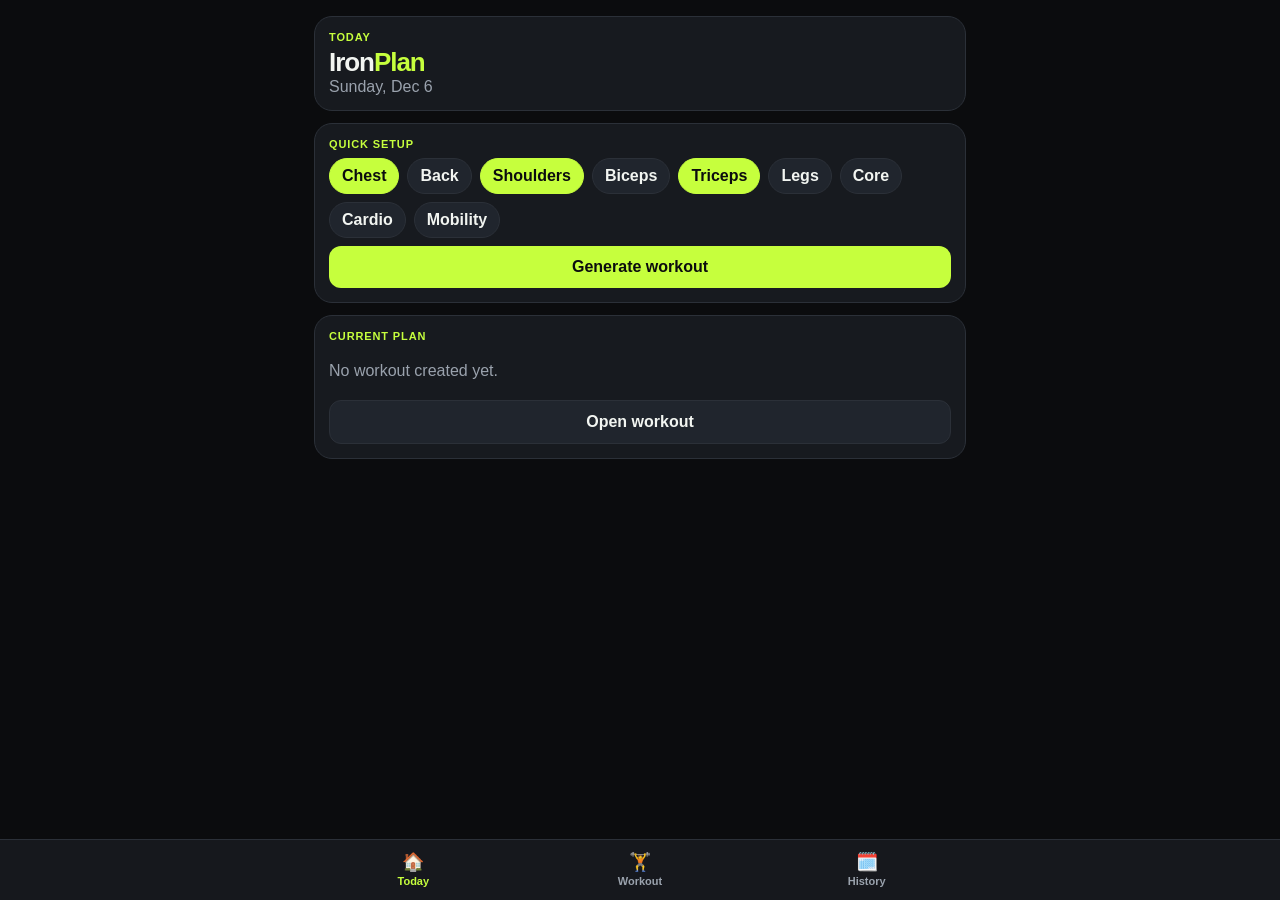
==== commit a04cf11a: "Replace the broken IronPlan app with a stable, working single-file workout planner and keep the root" ====
--- a/ironplan.html
+++ b/ironplan.html
@@ -1,174 +1,151 @@
 <!DOCTYPE html>
 <html lang="en">
 <head>
-  <meta charset="utf-8" />
-  <meta name="viewport" content="width=device-width, initial-scale=1, viewport-fit=cover" />
+  <meta charset="UTF-8" />
+  <meta name="viewport" content="width=device-width, initial-scale=1.0, viewport-fit=cover" />
   <title>IronPlan</title>
   <style>
     :root {
       --bg: #0b0c0e;
-      --card: #16181c;
-      --c2: #1e2126;
-      --ink: #f2f4f0;
-      --mut: #8b919a;
-      --line: #2a2e35;
-      --acc: #c6ff3d;
-      --on: #0b0c0e;
-      --bad: #ff5b5b;
+      --card: #171a1f;
+      --panel: #20252d;
+      --line: #2b3038;
+      --text: #f2f5f1;
+      --muted: #9aa2ad;
+      --accent: #c6ff3d;
+      --accent-dark: #0b0c0e;
+      --danger: #ff6b6b;
     }
 
     * { box-sizing: border-box; }
-    html, body { margin: 0; padding: 0; }
+    html, body {
+      margin: 0;
+      background: var(--bg);
+      color: var(--text);
+      font-family: -apple-system, BlinkMacSystemFont, "Segoe UI", sans-serif;
+    }
     body {
-      background: var(--bg);
-      color: var(--ink);
-      font: 15px/1.4 -apple-system, "Segoe UI", Roboto, Helvetica, Arial, sans-serif;
       max-width: 680px;
       margin: 0 auto;
-      padding: 12px 12px 96px;
-    }
-
-    h1 { font-size: 24px; letter-spacing: -0.4px; margin: 0 0 8px; }
-    h1 span { color: var(--acc); }
-    h2 {
-      margin: 18px 0 10px;
-      color: var(--mut);
-      text-transform: uppercase;
-      font-size: 12px;
-      letter-spacing: 1.1px;
-    }
-
-    .muted { color: var(--mut); }
+      padding: 16px 14px 90px;
+    }
+
+    .app-shell {
+      display: grid;
+      gap: 12px;
+    }
+
     .card {
       background: var(--card);
       border: 1px solid var(--line);
-      border-radius: 16px;
-      padding: 12px;
-      margin-bottom: 10px;
-    }
-    .row { display: flex; align-items: center; gap: 8px; flex-wrap: wrap; }
+      border-radius: 18px;
+      padding: 14px;
+    }
+
+    .topbar {
+      display: flex;
+      justify-content: space-between;
+      align-items: center;
+      margin-bottom: 4px;
+    }
+
+    .logo {
+      font-weight: 900;
+      font-size: 26px;
+      letter-spacing: -0.04em;
+    }
+    .logo span { color: var(--accent); }
+
+    .muted { color: var(--muted); }
+    .small { font-size: 12px; }
+    .tag {
+      font-size: 11px;
+      text-transform: uppercase;
+      letter-spacing: 0.08em;
+      color: var(--accent);
+      font-weight: 800;
+    }
+
+    .row {
+      display: flex;
+      flex-wrap: wrap;
+      gap: 8px;
+      align-items: center;
+    }
     .between { justify-content: space-between; }
     .stack { display: grid; gap: 8px; }
-    .two { display: grid; grid-template-columns: 1fr 1fr; gap: 8px; }
-    .four { display: grid; grid-template-columns: repeat(4, 1fr); gap: 8px; }
+    .two-col { display: grid; grid-template-columns: 1fr 1fr; gap: 8px; }
 
     .chip {
-      background: var(--c2);
-      color: var(--ink);
+      background: var(--panel);
       border: 1px solid var(--line);
+      color: var(--text);
       border-radius: 999px;
-      padding: 9px 12px;
+      padding: 8px 12px;
+      font-weight: 700;
+      cursor: pointer;
+    }
+    .chip.active {
+      background: var(--accent);
+      color: var(--accent-dark);
+      border-color: var(--accent);
+    }
+
+    button, select, input {
       font: inherit;
-      cursor: pointer;
-      min-height: 40px;
-    }
-    .chip.active {
-      background: var(--acc);
-      color: var(--on);
-      border-color: var(--acc);
-      font-weight: 700;
-    }
-
-    select, input, textarea, button {
-      font: inherit;
-      color: var(--ink);
-    }
-
-    select, input[type="text"], input[type="number"], textarea {
-      width: 100%;
-      background: var(--c2);
-      border: 1px solid var(--line);
-      border-radius: 10px;
-      padding: 9px 10px;
-      min-height: 40px;
-    }
-    textarea { min-height: 110px; resize: vertical; }
-
-    label {
-      display: flex;
-      flex-direction: column;
-      gap: 4px;
-      font-size: 11px;
-      color: var(--mut);
     }
 
     .btn {
-      background: var(--acc);
-      color: var(--on);
+      background: var(--accent);
+      color: var(--accent-dark);
       border: none;
-      border-radius: 14px;
+      border-radius: 12px;
       padding: 12px 14px;
       font-weight: 800;
       cursor: pointer;
-      min-height: 46px;
       width: 100%;
     }
     .btn.secondary {
-      background: var(--c2);
-      color: var(--ink);
+      background: var(--panel);
+      color: var(--text);
       border: 1px solid var(--line);
-      font-weight: 600;
       width: auto;
     }
-    .btn.danger { background: transparent; color: var(--bad); border: 1px solid var(--line); }
-
-    .big {
-      font: 800 44px/1 ui-monospace, Menlo, monospace;
-      letter-spacing: -1px;
-      text-align: center;
-      padding: 8px 0 12px;
-      font-variant-numeric: tabular-nums;
-    }
-
-    .badge {
-      background: var(--bad);
-      color: #fff;
-      border-radius: 999px;
-      padding: 3px 8px;
-      font-size: 10px;
+    .btn.danger {
+      background: transparent;
+      color: var(--danger);
+      border: 1px solid var(--line);
+      width: auto;
+    }
+
+    .exercise-list {
+      display: grid;
+      gap: 10px;
+    }
+    .exercise-item {
+      background: var(--panel);
+      border: 1px solid var(--line);
+      border-radius: 14px;
+      padding: 12px;
+    }
+    .exercise-name {
+      font-size: 18px;
       font-weight: 800;
     }
-
-    .tag {
-      color: var(--acc);
+    .exercise-meta {
+      font-size: 12px;
+      color: var(--muted);
+      margin-top: 3px;
+    }
+    .mini {
+      display: inline-block;
+      background: rgba(255,255,255,0.04);
+      border: 1px solid var(--line);
+      border-radius: 8px;
+      padding: 5px 8px;
       font-size: 11px;
-      font-weight: 800;
-      text-transform: uppercase;
-      letter-spacing: 0.8px;
-    }
-
-    .setGrid {
-      display: grid;
-      grid-template-columns: 24px 1fr 1fr 42px;
-      gap: 6px;
-      align-items: center;
-      margin-top: 10px;
-    }
-    .setGrid .head {
-      font-size: 11px;
-      color: var(--mut);
-    }
-    .check {
-      height: 40px;
-      border-radius: 10px;
-      border: 1px solid var(--line);
-      background: var(--c2);
-      color: var(--mut);
-      font-size: 18px;
-      cursor: pointer;
-    }
-    .check.done {
-      background: var(--acc);
-      color: var(--on);
-      border-color: var(--acc);
-    }
-
-    .tip {
-      background: var(--c2);
-      border-left: 3px solid var(--acc);
-      border-radius: 8px;
-      padding: 10px;
-      font-size: 13px;
+      margin-right: 6px;
+      margin-top: 8px;
     }
 
     .nav {
@@ -176,1326 +153,377 @@
       left: 0;
       right: 0;
       bottom: 0;
-      background: var(--card);
       border-top: 1px solid var(--line);
-      z-index: 20;
-      padding-bottom: env(safe-area-inset-bottom, 0px);
+      background: rgba(23,26,31,0.96);
+      backdrop-filter: blur(8px);
+      z-index: 10;
     }
     .nav-inner {
       max-width: 680px;
       margin: 0 auto;
-      display: flex;
+      display: grid;
+      grid-template-columns: repeat(3, 1fr);
+      gap: 0;
     }
     .nav button {
-      flex: 1;
       background: transparent;
       border: none;
-      color: var(--mut);
-      padding: 10px 0 8px;
+      color: var(--muted);
+      padding: 11px 0 13px;
+      font-weight: 700;
       cursor: pointer;
-      font-weight: 700;
       font-size: 11px;
     }
-    .nav button.active { color: var(--acc); }
-    .nav button b { display: block; font-size: 18px; }
-
-    .toast {
-      position: fixed;
-      left: 50%;
-      top: calc(12px + env(safe-area-inset-top, 0px));
-      transform: translateX(-50%);
-      padding: 10px 16px;
-      border-radius: 999px;
-      background: var(--acc);
-      color: var(--on);
-      font-weight: 800;
-      opacity: 0;
-      pointer-events: none;
-      transition: opacity 0.2s ease;
-      z-index: 50;
-      max-width: 90%;
-      text-align: center;
-    }
-    .toast.show { opacity: 1; }
-    .toast.error { background: var(--bad); color: white; }
-
-    .modal {
-      position: fixed;
-      inset: 0;
-      background: rgba(0,0,0,0.6);
-      display: none;
-      align-items: end;
-      justify-content: center;
-      z-index: 40;
-      padding: 12px;
-    }
-    .modal.open { display: flex; }
-    .modal-box {
-      width: min(680px, 100%);
-      background: var(--card);
-      border: 1px solid var(--line);
-      border-radius: 18px;
-      padding: 16px;
-      max-height: 85vh;
-      overflow: auto;
-    }
-
-    .restBar {
-      position: fixed;
-      left: 12px;
-      right: 12px;
-      bottom: calc(62px + env(safe-area-inset-bottom, 0px));
-      max-width: 660px;
-      margin: 0 auto;
-      background: var(--acc);
-      color: var(--on);
-      border-radius: 14px;
-      padding: 10px 14px;
-      font-weight: 800;
-      display: none;
-      justify-content: space-between;
-      align-items: center;
-      z-index: 30;
-    }
-    .restBar button {
-      background: var(--on);
-      color: var(--acc);
-      border: none;
-      border-radius: 10px;
-      padding: 7px 12px;
-      font-weight: 800;
-      cursor: pointer;
-    }
-
-    .demo {
-      margin-top: 10px;
-      border-radius: 12px;
-      background: rgba(255,255,255,0.02);
-      border: 1px solid var(--line);
-      padding: 8px;
-    }
-    .demo img {
-      width: 100%;
-      max-height: 220px;
-      object-fit: contain;
+    .nav button.active {
+      color: var(--accent);
+    }
+    .nav button b {
       display: block;
-      border-radius: 10px;
-      background: #fff;
-    }
-
-    .hidden { display: none !important; }
+      font-size: 18px;
+      margin-bottom: 2px;
+    }
+
+    .empty {
+      color: var(--muted);
+      padding: 12px 0;
+    }
   </style>
 </head>
 <body>
   <div id="app"></div>
-  <div class="restBar" id="restBar">
-    <span>⏱ Rest <span id="restTimer">00:00</span></span>
-    <button type="button" data-action="rest-skip">Skip</button>
+
+  <div class="nav">
+    <div class="nav-inner">
+      <button type="button" class="nav-btn active" data-tab="today"><b>🏠</b>Today</button>
+      <button type="button" class="nav-btn" data-tab="workout"><b>🏋️</b>Workout</button>
+      <button type="button" class="nav-btn" data-tab="history"><b>🗓️</b>History</button>
+    </div>
   </div>
-  <div class="nav">
-    <div class="nav-inner" id="nav"></div>
-  </div>
-  <div class="modal" id="modal">
-    <div class="modal-box" id="modalBox"></div>
-  </div>
-  <div class="toast" id="toast"></div>
 
   <script>
     const EXERCISES = [
-      { muscle: 'Chest', name: 'Barbell Bench Press', type: 'r', variations: ['Flat','Close Grip','Paused','Smith Machine'], compound: true },
-      { muscle: 'Chest', name: 'Dumbbell Bench Press', type: 'r', variations: ['Flat','Neutral Grip','Single Arm'], compound: true },
-      { muscle: 'Chest', name: 'Incline Dumbbell Press', type: 'r', variations: ['30°','45°','Neutral Grip'], compound: true },
-      { muscle: 'Chest', name: 'Machine Chest Press', type: 'r', variations: ['Seated','Converging'], compound: true },
-      { muscle: 'Chest', name: 'Cable Fly', type: 'r', variations: ['Mid','Low-to-High','High-to-Low','Single Arm'] },
-      { muscle: 'Chest', name: 'Pec Deck', type: 'r', variations: ['Standard','Single Arm','Slow Negative'] },
-      { muscle: 'Chest', name: 'Push-Up', type: 'b', variations: ['Standard','Incline','Decline','Diamond'] },
-
-      { muscle: 'Back', name: 'Lat Pulldown', type: 'r', variations: ['Wide Grip','Close Grip','Neutral Grip','Single Arm'], compound: true },
-      { muscle: 'Back', name: 'Seated Cable Row', type: 'r', variations: ['Close Grip','Wide Grip','Single Arm'], compound: true },
-      { muscle: 'Back', name: 'Chest-Supported Row', type: 'r', variations: ['Dumbbell','Machine','T-Bar'], compound: true },
-      { muscle: 'Back', name: 'One-Arm Dumbbell Row', type: 'r', variations: ['Bench Supported','Free Standing'], compound: true },
-      { muscle: 'Back', name: 'Romanian Deadlift', type: 'r', variations: ['Barbell','Dumbbell','Single Leg'], compound: true },
+      { muscle: 'Chest', name: 'Barbell Bench Press', type: 'r', variations: ['Flat','Close Grip','Paused','Smith Machine'] },
+      { muscle: 'Chest', name: 'Dumbbell Bench Press', type: 'r', variations: ['Flat','Neutral Grip','Single Arm'] },
+      { muscle: 'Chest', name: 'Incline Dumbbell Press', type: 'r', variations: ['30°','45°','Neutral Grip'] },
+      { muscle: 'Chest', name: 'Cable Fly', type: 'r', variations: ['Mid','High-to-Low','Low-to-High'] },
+      { muscle: 'Chest', name: 'Push-Up', type: 'b', variations: ['Standard','Incline','Diamond'] },
+      { muscle: 'Back', name: 'Lat Pulldown', type: 'r', variations: ['Wide Grip','Close Grip','Neutral Grip'] },
+      { muscle: 'Back', name: 'Seated Cable Row', type: 'r', variations: ['Close Grip','Wide Grip','Single Arm'] },
+      { muscle: 'Back', name: 'Chest-Supported Row', type: 'r', variations: ['Dumbbell','Machine','T-Bar'] },
       { muscle: 'Back', name: 'Pull-Up', type: 'b', variations: ['Pronated','Neutral','Assisted'] },
-
-      { muscle: 'Shoulders', name: 'Dumbbell Shoulder Press', type: 'r', variations: ['Seated','Standing','Arnold'], compound: true },
-      { muscle: 'Shoulders', name: 'Machine Shoulder Press', type: 'r', variations: ['Seated','Neutral Grip'], compound: true },
-      { muscle: 'Shoulders', name: 'Lateral Raise', type: 'r', variations: ['Dumbbell','Cable','Machine','Leaning'] },
-      { muscle: 'Shoulders', name: 'Rear Delt Fly', type: 'r', variations: ['Dumbbell','Cable','Machine'] },
+      { muscle: 'Shoulders', name: 'Dumbbell Shoulder Press', type: 'r', variations: ['Seated','Standing','Arnold'] },
+      { muscle: 'Shoulders', name: 'Lateral Raise', type: 'r', variations: ['Dumbbell','Cable','Machine'] },
       { muscle: 'Shoulders', name: 'Face Pull', type: 'r', variations: ['Rope','Band'] },
-
       { muscle: 'Biceps', name: 'Dumbbell Curl', type: 'r', variations: ['Standing','Alternating','Incline'] },
       { muscle: 'Biceps', name: 'Hammer Curl', type: 'r', variations: ['Dumbbell','Rope Cable','Cross-Body'] },
-      { muscle: 'Biceps', name: 'Preacher Curl', type: 'r', variations: ['EZ Bar','Dumbbell','Machine'] },
-      { muscle: 'Biceps', name: 'Cable Curl', type: 'r', variations: ['Bar','Single Arm','Overhead'] },
-
       { muscle: 'Triceps', name: 'Rope Pushdown', type: 'r', variations: ['Standard','Single Arm'] },
-      { muscle: 'Triceps', name: 'Straight-Bar Pushdown', type: 'r', variations: ['Straight Bar','V-Bar'] },
       { muscle: 'Triceps', name: 'Overhead Triceps Extension', type: 'r', variations: ['Dumbbell','Cable','EZ Bar'] },
-      { muscle: 'Triceps', name: 'Skull Crusher', type: 'r', variations: ['EZ Bar','Dumbbell'] },
-
-      { muscle: 'Legs', name: 'Goblet Squat', type: 'r', variations: ['Dumbbell','Kettlebell','Box'], compound: true },
-      { muscle: 'Legs', name: 'Leg Press', type: 'r', variations: ['45°','Horizontal','Single Leg'], compound: true },
-      { muscle: 'Legs', name: 'Leg Extension', type: 'r', variations: ['Both Legs','Single Leg'] },
+      { muscle: 'Legs', name: 'Goblet Squat', type: 'r', variations: ['Dumbbell','Kettlebell','Box'] },
+      { muscle: 'Legs', name: 'Leg Press', type: 'r', variations: ['45°','Horizontal','Single Leg'] },
       { muscle: 'Legs', name: 'Leg Curl', type: 'r', variations: ['Lying','Seated'] },
-      { muscle: 'Legs', name: 'Calf Raise', type: 'r', variations: ['Standing','Seated','Leg Press'] },
-
       { muscle: 'Core', name: 'Plank', type: 't', variations: ['Standard','Side','Weighted'] },
       { muscle: 'Core', name: 'Dead Bug', type: 'b', variations: ['Standard','Weighted'] },
-      { muscle: 'Core', name: 'Cable Crunch', type: 'r', variations: ['Rope','Kneeling'] },
-      { muscle: 'Core', name: 'Hanging Leg Raise', type: 'b', variations: ['Straight Leg','Bent Knee'] },
-
       { muscle: 'Cardio', name: 'Treadmill Walk', type: 'c', variations: ['Flat','Incline'] },
       { muscle: 'Cardio', name: 'Stationary Bike', type: 'c', variations: ['Steady','Intervals'] },
-      { muscle: 'Cardio', name: 'Rowing Machine', type: 'c', variations: ['Steady','Intervals'] },
-
       { muscle: 'Mobility', name: 'Cat-Cow', type: 't', variations: ['Standard'] },
-      { muscle: 'Mobility', name: 'Hip Flexor Stretch', type: 't', variations: ['Half Kneeling','Standing'] },
-      { muscle: 'Mobility', name: 'Thoracic Rotation', type: 't', variations: ['Open Book','Quadruped'] }
+      { muscle: 'Mobility', name: 'Hip Flexor Stretch', type: 't', variations: ['Half Kneeling','Standing'] }
     ];
 
     const MUSCLES = ['Chest','Back','Shoulders','Biceps','Triceps','Legs','Core','Cardio','Mobility'];
-    const TYPE_LABELS = {
-      r: 'Weight × reps',
-      b: 'Bodyweight × reps',
-      t: 'Timed (sec)',
-      c: 'Cardio (min)'
+
+    const storageKey = 'ironplan-state-v1';
+    const state = {
+      tab: 'today',
+      selectedGroups: ['Chest', 'Shoulders', 'Triceps'],
+      plan: [],
+      history: []
     };
-    const TYPE_UNITS = { r: 'reps', b: 'reps', t: 'sec', c: 'min' };
-    const WEIGHT_OPTIONS = Array.from({ length: 81 }, (_, i) => i * 2.5);
-
-    const STATE_KEY = 'ironplan.state';
-    const defaultState = {
-      theme: 'dark',
-      restSeconds: 60,
-      autoRest: true,
-      selectedGroups: new Set(['Chest','Shoulders','Triceps']),
-      fullBody: false,
-      planName: 'Workout',
-      plan: [],
-      history: [],
-      session: null,
-      media: {},
-      tab: 'today',
-      historyOpen: new Set(),
-      filterPeriod: 'all',
-      filterMuscle: 'all',
-      progExercise: ''
-    };
-
-    let state = loadState();
-    let modalPending = null;
-    let toastTimer = null;
-    let restDeadline = 0;
-
-    function clone(value) {
-      return JSON.parse(JSON.stringify(value));
-    }
-
-    function uid(prefix = 'id') {
-      return `${prefix}-${Date.now()}-${Math.random().toString(16).slice(2, 8)}`;
-    }
-
-    function escHtml(value) {
-      return String(value ?? '').replace(/[&<>"']/g, (char) => ({
-        '&': '&amp;',
-        '<': '&lt;',
-        '>': '&gt;',
-        '"': '&quot;',
-        "'": '&#39;'
-      }[char]));
-    }
 
     function loadState() {
       try {
-        const raw = localStorage.getItem(STATE_KEY);
-        if (!raw) return structuredClone(defaultState);
-        const saved = JSON.parse(raw);
-        const merged = structuredClone(defaultState);
-        Object.assign(merged, saved);
-        merged.selectedGroups = new Set(saved.selectedGroups || ['Chest','Shoulders','Triceps']);
-        merged.historyOpen = new Set(saved.historyOpen || []);
-        return merged;
-      } catch (err) {
-        return structuredClone(defaultState);
+        const saved = JSON.parse(localStorage.getItem(storageKey) || '{}');
+        state.tab = saved.tab || 'today';
+        state.selectedGroups = saved.selectedGroups && saved.selectedGroups.length ? saved.selectedGroups : ['Chest', 'Shoulders', 'Triceps'];
+        state.plan = Array.isArray(saved.plan) ? saved.plan : [];
+        state.history = Array.isArray(saved.history) ? saved.history : [];
+      } catch (e) {
+        state.tab = 'today';
+        state.selectedGroups = ['Chest', 'Shoulders', 'Triceps'];
+        state.plan = [];
+        state.history = [];
       }
     }
 
     function saveState() {
-      const snapshot = {
-        ...state,
-        selectedGroups: [...state.selectedGroups],
-        historyOpen: [...state.historyOpen],
-        session: state.session ? { ...state.session } : null
-      };
-      localStorage.setItem(STATE_KEY, JSON.stringify(snapshot));
-    }
-
-    function showToast(message, isError = false) {
-      const toast = document.getElementById('toast');
-      toast.textContent = message;
-      toast.classList.toggle('error', isError);
-      toast.classList.add('show');
-      clearTimeout(toastTimer);
-      toastTimer = setTimeout(() => toast.classList.remove('show'), 2200);
-    }
-
-    function openModal(html) {
-      const box = document.getElementById('modalBox');
-      box.innerHTML = html;
-      document.getElementById('modal').classList.add('open');
-    }
-
-    function closeModal() {
-      document.getElementById('modal').classList.remove('open');
-      modalPending = null;
-    }
-
-    function confirm(title, confirmLabel, callback) {
-      modalPending = callback;
-      openModal(`
-        <p style="margin:0 0 12px; font-weight:700;">${escHtml(title)}</p>
-        <div class="two">
-          <button type="button" class="btn secondary" data-action="modal-cancel">Cancel</button>
-          <button type="button" class="btn" data-action="modal-confirm">${escHtml(confirmLabel)}</button>
-        </div>
-      `);
-    }
-
-    function formatDuration(seconds) {
-      const total = Math.max(0, Math.floor(seconds));
-      const hrs = Math.floor(total / 3600);
-      const mins = Math.floor((total % 3600) / 60);
-      const secs = total % 60;
-      return `${String(hrs).padStart(2, '0')}:${String(mins).padStart(2, '0')}:${String(secs).padStart(2, '0')}`;
-    }
-
-    function formatDate(dateStr) {
-      return new Date(dateStr).toLocaleDateString(undefined, { month: 'short', day: 'numeric', weekday: 'short' });
-    }
-
-    function getElapsedMs() {
-      if (!state.session) return 0;
-      if (state.session.active) {
-        return state.session.accumulated + (Date.now() - state.session.startedAt);
-      }
-      return state.session.accumulated;
-    }
-
-    function createExercise(exercise) {
-      const defaultTarget = exercise.type === 'r' ? 10 : exercise.type === 'b' ? 10 : exercise.type === 't' ? 45 : 15;
-      const sets = Array.from({ length: exercise.type === 'c' ? 1 : 3 }, () => ({
-        weight: 0,
-        reps: defaultTarget,
-        done: false
+      localStorage.setItem(storageKey, JSON.stringify({
+        tab: state.tab,
+        selectedGroups: state.selectedGroups,
+        plan: state.plan,
+        history: state.history
       }));
-      return {
-        id: uid('exercise'),
+    }
+
+    function pickRandomExercises(group, count = 2) {
+      const matches = EXERCISES.filter(item => item.muscle === group);
+      const shuffled = [...matches].sort(() => Math.random() - 0.5);
+      return shuffled.slice(0, Math.min(count, matches.length));
+    }
+
+    function generateWorkout() {
+      if (!state.selectedGroups.length) {
+        alert('Select at least one muscle group.');
+        return;
+      }
+
+      const picks = [];
+      state.selectedGroups.forEach(group => {
+        picks.push(...pickRandomExercises(group, 2));
+      });
+
+      state.plan = picks.map((exercise, index) => ({
+        id: `${exercise.name}-${Date.now()}-${index}`,
+        name: exercise.name,
         muscle: exercise.muscle,
-        name: exercise.name,
-        type: exercise.type,
-        variation: exercise.variations[0] || '',
-        restSeconds: exercise.type === 'c' ? 0 : 60,
-        target: defaultTarget,
-        note: '',
-        sets
-      };
-    }
-
-    function exerciseLookup(name) {
-      return EXERCISES.find(item => item.name === name) || null;
-    }
-
-    function makePlanFromSelection() {
-      if (state.fullBody) {
-        const fullBodyNames = ['Barbell Bench Press','Lat Pulldown','Goblet Squat','Dumbbell Shoulder Press','Dumbbell Curl'];
-        state.plan = fullBodyNames.map(name => createExercise(exerciseLookup(name))).filter(Boolean);
-        state.planName = 'Full Body';
-        return;
-      }
-
-      const groups = [...state.selectedGroups];
-      if (!groups.length) {
-        showToast('Pick at least one muscle group', true);
-        return;
-      }
-
-      const pool = EXERCISES.filter(ex => groups.includes(ex.muscle));
-      const chosen = [];
-      groups.forEach(group => {
-        const sameGroup = pool.filter(ex => ex.muscle === group);
-        const pickCount = Math.min(2, sameGroup.length);
-        const shuffled = sameGroup.slice().sort(() => Math.random() - 0.5);
-        chosen.push(...shuffled.slice(0, pickCount));
-      });
-      state.plan = chosen.map(ex => createExercise(ex));
-      state.planName = groups.join(' + ');
-    }
-
-    function ensureSessionStarted() {
-      if (!state.session) {
-        state.session = {
-          id: uid('session'),
-          startedAt: Date.now(),
-          accumulated: 0,
-          active: true,
-          creationTime: new Date().toISOString()
-        };
-      } else if (!state.session.active) {
-        state.session.active = true;
-        state.session.startedAt = Date.now();
-      }
-      saveState();
-    }
-
-    function setRestTimer(seconds) {
-      restDeadline = Date.now() + (seconds * 1000);
-      const bar = document.getElementById('restBar');
-      if (seconds > 0) {
-        bar.style.display = 'flex';
-      } else {
-        bar.style.display = 'none';
-      }
-    }
-
-    function updateRestTimer() {
-      const bar = document.getElementById('restBar');
-      const timer = document.getElementById('restTimer');
-      if (!bar || !timer) return;
-
-      if (restDeadline <= 0) {
-        bar.style.display = 'none';
-        timer.textContent = '00:00';
-        return;
-      }
-
-      const remainingMs = restDeadline - Date.now();
-      if (remainingMs <= 0) {
-        bar.style.display = 'none';
-        timer.textContent = '00:00';
-        restDeadline = 0;
-        showToast('Rest over — next set!', false);
-        return;
-      }
-
-      const remaining = Math.ceil(remainingMs / 1000);
-      const minutes = Math.floor(remaining / 60);
-      const seconds = remaining % 60;
-      timer.textContent = `${String(minutes).padStart(2, '0')}:${String(seconds).padStart(2, '0')}`;
-      bar.style.display = 'flex';
-    }
-
-    function generateWorkout() {
-      makePlanFromSelection();
+        variation: exercise.variations[0] || 'Standard',
+        type: exercise.type || 'r',
+        sets: 3,
+        reps: 10,
+        note: ''
+      }));
+
+      state.tab = 'workout';
       saveState();
       render();
     }
 
-    function getCompletedSets(item) {
-      return item.sets.filter(set => set.done).length;
-    }
-
-    function summaryText(item) {
-      const completed = item.sets.filter(set => set.done);
-      if (!completed.length) return 'No sets logged';
-      const values = completed.map(s => {
-        if (item.type === 'r' || item.type === 'b') {
-          return `${s.weight || 'BW'} x ${s.reps}`;
-        }
-        if (item.type === 't') {
-          return `${s.reps}s`;
-        }
-        return `${s.reps} min`;
+    function saveWorkoutToHistory() {
+      if (!state.plan.length) {
+        alert('Create a workout first.');
+        return;
+      }
+      state.history.unshift({
+        id: Date.now(),
+        date: new Date().toISOString(),
+        name: 'Workout',
+        plan: JSON.parse(JSON.stringify(state.plan))
       });
-      return values.join(', ');
-    }
-
-    function previousPerformance(item) {
-      for (let i = state.history.length - 1; i >= 0; i--) {
-        const previousWorkout = state.history[i];
-        const previousExercise = previousWorkout.items.find(entry => entry.name === item.name);
-        if (!previousExercise) continue;
-        return previousExercise;
-      }
-      return null;
-    }
-
-    function applyPreviousPerformance(item) {
-      const prev = previousPerformance(item);
-      if (!prev) {
-        showToast('No previous record found for this exercise', true);
-        return;
-      }
-      item.variation = prev.variation;
-      item.type = prev.type;
-      item.target = prev.target;
-      item.restSeconds = prev.restSeconds;
-      item.sets = prev.sets.map(set => ({ ...set, done: false }));
+      state.plan = [];
       saveState();
+      state.tab = 'history';
       render();
-      showToast('Previous performance applied', false);
-    }
-
-    function updatePlanFromInput(item, field, value) {
-      if (!item) return;
-      if (field === 'variation') item.variation = value;
-      if (field === 'type') {
-        item.type = value;
-        item.target = value === 't' ? 45 : value === 'c' ? 15 : 10;
-        item.sets = Array.from({ length: value === 'c' ? 1 : 3 }, (_, index) => ({
-          weight: 0,
-          reps: item.target,
-          done: false
-        }));
-      }
-      if (field === 'target') item.target = Number(value);
-      if (field === 'rest') item.restSeconds = Number(value);
-      if (field === 'note') item.note = value;
-      if (field === 'setWeight') {
-        const isCustom = value === 'custom';
-        item.sets.forEach(set => { if (!set.done) set.weight = parseFloat(value) || 0; });
-      }
-      saveState();
-      render();
-    }
-
-    function finishWorkout() {
-      if (!state.plan.length) {
-        showToast('Add exercises first', true);
-        return;
-      }
-      const completed = state.plan.reduce((sum, item) => sum + item.sets.filter(set => set.done).length, 0);
-      if (completed === 0) {
-        showToast('Tick at least one set before saving', true);
-        return;
-      }
-
-      ensureSessionStarted();
-      const workout = {
-        id: uid('workout'),
-        name: state.planName || 'Workout',
-        date: new Date().toISOString(),
-        start: state.session?.startedAt || Date.now(),
-        end: Date.now(),
-        items: clone(state.plan),
-        complete: state.plan.every(item => item.sets.every(set => set.done)),
-        note: ''
-      };
-      workout.items = workout.items.map(item => ({ ...item, sets: item.sets.map(set => ({ ...set })) }));
-      state.history.push(workout);
-      state.plan = [];
-      state.planName = 'Workout';
-      state.session = null;
-      restDeadline = 0;
-      saveState();
-      render();
-      showToast('Workout saved', false);
-    }
-
-    function renderNav() {
-      const nav = document.getElementById('nav');
-      const tabs = [
-        ['today', '🏠', 'Today'],
-        ['work', '🏋️', 'Workout'],
-        ['history', '🗓', 'History'],
-        ['progress', '📈', 'Progress'],
-        ['settings', '⚙️', 'Settings']
-      ];
-      nav.innerHTML = tabs.map(([id, icon, label]) => `
-        <button type="button" class="${state.tab === id ? 'active' : ''}" data-tab="${id}">
-          <b>${icon}</b>${label}
-        </button>
-      `).join('');
     }
 
     function renderToday() {
-      const workoutsThisWeek = state.history.filter(item => new Date(item.date) >= new Date(Date.now() - 7 * 24 * 60 * 60 * 1000)).length;
-      const lastWorkout = state.history[state.history.length - 1];
-      const suggestions = [
-        'Keep your effort consistent and focus on controlled reps.',
-        'A solid workout is better than an ego lift — form first.',
-        'Use rest time to reset and breathe before the next set.'
-      ];
-      return `
+      const card = document.createElement('div');
+      card.className = 'app-shell';
+      card.innerHTML = `
         <div class="card">
-          <div class="tag">Today</div>
-          <h1>Iron<span>Plan</span></h1>
+          <div class="topbar">
+            <div class="tag">Today</div>
+          </div>
+          <div class="logo">Iron<span>Plan</span></div>
           <div class="muted">${new Date().toLocaleDateString(undefined, { weekday: 'long', month: 'short', day: 'numeric' })}</div>
         </div>
 
-        <div class="card">
-          <div class="tag">Plan</div>
-          <div style="font-size: 22px; font-weight: 800; margin: 6px 0;">${escHtml(state.planName || 'No plan')}</div>
-          <div class="muted">${state.plan.length ? state.plan.map(item => escHtml(item.name)).join(' · ') : 'No exercises yet. Build a workout.'}</div>
-          <button type="button" class="btn" data-action="start-workout" style="margin-top: 12px;">${state.session ? 'Resume workout' : 'Start workout'}</button>
+        <div class="card stack">
+          <div class="tag">Quick setup</div>
+          <div class="row">
+            ${MUSCLES.map(group => `
+              <button type="button" class="chip ${state.selectedGroups.includes(group) ? 'active' : ''}" data-action="toggle-muscle" data-muscle="${group}">${group}</button>
+            `).join('')}
+          </div>
+          <button type="button" class="btn" data-action="generate-workout">Generate workout</button>
         </div>
 
-        <div class="two">
-          <div class="card">
-            <div class="muted">Workouts this week</div>
-            <div style="font-size: 22px; font-weight: 800; margin-top: 4px;">${workoutsThisWeek}</div>
-          </div>
-          <div class="card">
-            <div class="muted">Total workouts</div>
-            <div style="font-size: 22px; font-weight: 800; margin-top: 4px;">${state.history.length}</div>
-          </div>
-        </div>
-
-        <h2>Quick presets</h2>
-        <div class="card">
-          <div class="row" style="gap: 6px;">
-            <button type="button" class="chip" data-action="preset" data-preset="full">Full Body</button>
-            <button type="button" class="chip" data-action="preset" data-preset="push">Chest + Shoulders + Triceps</button>
-            <button type="button" class="chip" data-action="preset" data-preset="pull">Back + Biceps</button>
-            <button type="button" class="chip" data-action="preset" data-preset="legs">Legs + Core</button>
-          </div>
-        </div>
-
-        <h2>Last workout</h2>
-        <div class="card">
-          ${lastWorkout ? `
-            <div style="font-weight: 800; margin-bottom: 4px;">${escHtml(lastWorkout.name)}</div>
-            <div class="muted">${formatDate(lastWorkout.date)} · ${Math.round(lastWorkout.items.reduce((sum, item) => sum + item.sets.filter(s => s.done).length, 0) / Math.max(lastWorkout.items.length, 1))} set avg</div>
-          ` : '<div class="muted">No workouts saved yet.</div>'}
-        </div>
-
-        <div class="tip">${escHtml(suggestions[Math.floor(Math.random() * suggestions.length)])}</div>
-      `;
-    }
-
-    function renderWorkout() {
-      const sessionActive = !!state.session && state.session.active;
-      let html = `
-        <div class="card">
-          <div class="row between">
-            <div>
-              <div class="tag">Workout</div>
-              <div style="font-size: 18px; font-weight: 800; margin-top: 4px;">${escHtml(state.planName || 'Workout')}</div>
-            </div>
-          </div>
-          <div class="big">${formatDuration(getElapsedMs() / 1000)}</div>
-          <div class="two">
-            <button type="button" class="btn ${!state.session ? '' : 'secondary'}" data-action="toggle-session">${sessionActive ? 'Pause' : (state.session ? 'Resume' : 'Start')}</button>
-            <button type="button" class="btn" data-action="finish-workout">Finish</button>
-          </div>
-        </div>
-
-        <div class="card">
-          <div class="tag">Build workout</div>
-          <div class="row" style="margin-top: 8px; gap: 6px; flex-wrap: wrap;">
-            ${MUSCLES.map(muscle => `
-              <button type="button" class="chip ${state.fullBody ? '' : state.selectedGroups.has(muscle) ? 'active' : ''}" data-action="toggle-muscle" data-muscle="${muscle}">${muscle}</button>
-            `).join('')}
-            <button type="button" class="chip ${state.fullBody ? 'active' : ''}" data-action="toggle-fullbody">Full Body</button>
-          </div>
-          <button type="button" class="btn" data-action="generate-workout" style="margin-top: 12px;">Generate workout</button>
-        </div>
-      `;
-
-      if (!state.plan.length) {
-        html += '<div class="card muted">No exercises yet. Use the muscle selector or add a custom exercise.</div>';
-        return html;
-      }
-
-      state.plan.forEach((item, index) => {
-        const exercises = EXERCISES.filter(ex => ex.muscle === item.muscle);
-        const variations = [...new Set([...(exercises.find(ex => ex.name === item.name)?.variations || []), item.variation].filter(Boolean))];
-        const targetOptions = Array.from(new Set([...(item.type === 'r' || item.type === 'b' ? [5,8,10,12,15,20,25,30] : item.type === 't' ? [10,15,20,30,45,60,90,120,180] : [5,10,15,20,30,45,60]), item.target]));
-
-        html += `
-          <div class="card" data-plan-index="${index}">
-            <div class="row between">
-              <div>
-                <div class="tag">${escHtml(item.muscle)}</div>
-                <div style="font-size: 18px; font-weight: 800; margin-top: 3px;">${escHtml(item.name)}</div>
-              </div>
-              <div class="row">
-                <button type="button" class="btn secondary" data-action="replace-exercise">Replace</button>
-                <button type="button" class="btn secondary danger" data-action="remove-exercise">Remove</button>
-              </div>
-            </div>
-
-            <div class="two" style="margin-top: 10px;">
-              <label>
-                Variation
-                <select data-field="variation" data-index="${index}">
-                  ${variations.map(v => `<option value="${escHtml(v)}" ${v === item.variation ? 'selected' : ''}>${escHtml(v)}</option>`).join('')}
-                </select>
-              </label>
-              <label>
-                Type
-                <select data-field="type" data-index="${index}">
-                  ${Object.entries(TYPE_LABELS).map(([type, label]) => `<option value="${type}" ${item.type === type ? 'selected' : ''}>${label}</option>`).join('')}
-                </select>
-              </label>
-              <label>
-                Target ${TYPE_UNITS[item.type]}
-                <select data-field="target" data-index="${index}">
-                  ${targetOptions.sort((a, b) => a - b).map(v => `<option value="${v}" ${Number(item.target) === Number(v) ? 'selected' : ''}>${v}</option>`).join('')}
-                </select>
-              </label>
-              <label>
-                Rest (sec)
-                <select data-field="rest" data-index="${index}">
-                  ${[0,30,45,60,90,120,180].map(v => `<option value="${v}" ${item.restSeconds === v ? 'selected' : ''}>${v}</option>`).join('')}
-                </select>
-              </label>
-            </div>
-
-            <div class="demo">
-              ${renderDemoImage(item)}
-            </div>
-
-            <div class="setGrid">
-              <div class="head">#</div>
-              <div class="head">Weight</div>
-              <div class="head">${item.type === 't' ? 'Time' : item.type === 'c' ? 'Minutes' : 'Reps'}</div>
-              <div class="head">✓</div>
-              ${item.sets.map((set, setIndex) => `
-                <div>${setIndex + 1}</div>
-                <div>
-                  <select data-field="set-weight" data-index="${index}" data-set-index="${setIndex}">
-                    <option value="0">0</option>
-                    ${WEIGHT_OPTIONS.map(w => `<option value="${w}" ${Number(set.weight) === Number(w) ? 'selected' : ''}>${w}</option>`).join('')}
-                  </select>
-                </div>
-                <div>
-                  <input type="number" min="0" step="1" value="${set.reps}" data-field="set-reps" data-index="${index}" data-set-index="${setIndex}" />
-                </div>
-                <div>
-                  <button type="button" class="check ${set.done ? 'done' : ''}" data-action="toggle-set" data-index="${index}" data-set-index="${setIndex}">✓</button>
+        <div class="card stack">
+          <div class="tag">Current plan</div>
+          ${state.plan.length ? `
+            <div class="exercise-list">
+              ${state.plan.map(item => `
+                <div class="exercise-item">
+                  <div class="exercise-name">${item.name}</div>
+                  <div class="exercise-meta">${item.muscle} • ${item.variation}</div>
                 </div>
               `).join('')}
             </div>
-
-            <input type="text" placeholder="Notes (optional)" value="${escHtml(item.note)}" data-field="note" data-index="${index}" style="margin-top: 10px;" />
-            <div class="tip" style="margin-top: 10px;">${escHtml(summaryText(item))}</div>
+          ` : '<div class="empty">No workout created yet.</div>'}
+          <button type="button" class="btn secondary" data-action="go-workout">Open workout</button>
+        </div>
+      `;
+      return card;
+    }
+
+    function renderWorkout() {
+      const card = document.createElement('div');
+      card.className = 'app-shell';
+
+      if (!state.plan.length) {
+        card.innerHTML = `
+          <div class="card stack">
+            <div class="tag">Workout</div>
+            <div class="logo">Build your plan</div>
+            <div class="muted">Choose muscle groups and generate a workout.</div>
+            <div class="row">
+              ${MUSCLES.map(group => `
+                <button type="button" class="chip ${state.selectedGroups.includes(group) ? 'active' : ''}" data-action="toggle-muscle" data-muscle="${group}">${group}</button>
+              `).join('')}
+            </div>
+            <button type="button" class="btn" data-action="generate-workout">Generate workout</button>
           </div>
         `;
-      });
-
-      html += `
-        <div class="row" style="margin-top: 12px; gap: 8px;">
-          <button type="button" class="btn secondary" data-action="add-exercise" style="flex: 1;">+ Add exercise</button>
-          <button type="button" class="btn secondary" data-action="apply-history" style="flex: 1;">Apply history</button>
-        </div>
-      `;
-      return html;
-    }
-
-    function renderDemoImage(item) {
-      const imageUrl = state.media[item.name];
-      if (imageUrl) {
-        return `<img src="${escHtml(imageUrl)}" alt="${escHtml(item.name)}" />`;
-      }
-      const exercise = exerciseLookup(item.name);
-      if (!exercise) return '<div class="muted">No demo image available.</div>';
-      const base = `https://raw.githubusercontent.com/yuhonas/free-exercise-db/main/exercises/${encodeURIComponent(item.name.replace(/ /g, '_'))}/`;
-      return `<img src="${base}0.jpg" alt="${escHtml(item.name)}" onerror="this.style.display='none'" />`;
-    }
-
-    function renderHistory() {
-      const filtered = state.history.filter(workout => {
-        const periodOk = state.filterPeriod === 'all' || new Date(workout.date).getTime() >= Date.now() - Number(state.filterPeriod) * 24 * 60 * 60 * 1000;
-        const muscleOk = state.filterMuscle === 'all' || workout.items.some(item => item.muscle === state.filterMuscle);
-        return periodOk && muscleOk;
-      }).reverse();
-
-      return `
-        <div class="card">
-          <div class="two">
-            <label>
-              Period
-              <select data-field="history-period">
-                <option value="all" ${state.filterPeriod === 'all' ? 'selected' : ''}>All records</option>
-                <option value="7" ${state.filterPeriod === '7' ? 'selected' : ''}>Last 7 days</option>
-                <option value="14" ${state.filterPeriod === '14' ? 'selected' : ''}>Last 14 days</option>
-                <option value="30" ${state.filterPeriod === '30' ? 'selected' : ''}>Last 30 days</option>
-              </select>
-            </label>
-            <label>
-              Muscle group
-              <select data-field="history-muscle">
-                <option value="all" ${state.filterMuscle === 'all' ? 'selected' : ''}>All</option>
-                ${MUSCLES.map(m => `<option value="${m}" ${state.filterMuscle === m ? 'selected' : ''}>${m}</option>`).join('')}
-              </select>
-            </label>
+        return card;
+      }
+
+      card.innerHTML = `
+        <div class="card stack">
+          <div class="topbar between">
+            <div class="tag">Workout</div>
+            <button type="button" class="btn secondary" data-action="save-workout">Save</button>
           </div>
-        </div>
-
-        ${filtered.length ? filtered.map(workout => `
-          <div class="card" data-history-id="${workout.id}">
-            <div class="row between" style="cursor: pointer;" data-action="toggle-history">
-              <div>
-                <div style="font-weight: 800;">${escHtml(workout.name)}</div>
-                <div class="muted">${formatDate(workout.date)} · ${Math.round((workout.end - workout.start) / 60000)} min</div>
-              </div>
-              <div>${state.historyOpen.has(workout.id) ? '▴' : '▾'}</div>
-            </div>
-            ${state.historyOpen.has(workout.id) ? `
-              <div style="margin-top: 10px;">
-                ${workout.items.map(item => `
-                  <div style="padding-top: 8px; border-top: 1px solid var(--line); margin-top: 8px;">
-                    <div style="font-weight: 700;">${escHtml(item.name)}</div>
-                    <div class="muted">${escHtml(item.variation)} · ${summaryText(item)}</div>
-                  </div>
-                `).join('')}
-                <div class="row" style="margin-top: 12px; gap: 8px;">
-                  <button type="button" class="btn secondary" data-action="repeat-workout" data-id="${workout.id}">Repeat</button>
-                  <button type="button" class="btn secondary danger" data-action="delete-workout" data-id="${workout.id}">Delete</button>
+          <div class="exercise-list">
+            ${state.plan.map((item, index) => `
+              <div class="exercise-item">
+                <div class="exercise-name">${item.name}</div>
+                <div class="exercise-meta">${item.muscle} • ${item.variation}</div>
+                <div class="row" style="margin-top:8px;">
+                  <span class="mini">${item.type === 'r' ? 'Weight' : item.type === 'b' ? 'Bodyweight' : item.type === 't' ? 'Timed' : 'Cardio'}</span>
+                  <span class="mini">${item.sets} sets</span>
+                  <span class="mini">${item.reps} reps</span>
                 </div>
-              </div>
-            ` : ''}
-          </div>
-        `).join('') : '<div class="card muted">No workouts match the current filters.</div>'}
-      `;
-    }
-
-    function renderProgress() {
-      if (!state.history.length) {
-        return '<div class="card muted">No workout data yet.</div>';
-      }
-
-      const allExercises = [...new Set(state.history.flatMap(workout => workout.items.map(item => `${item.name} • ${item.variation}`)))];
-      if (!state.progExercise || !allExercises.includes(state.progExercise)) {
-        state.progExercise = allExercises[0] || '';
-      }
-
-      const points = state.history
-        .map(workout => {
-          const item = workout.items.find(entry => `${entry.name} • ${entry.variation}` === state.progExercise);
-          if (!item) return null;
-          const topValue = Math.max(...item.sets.filter(s => s.done).map(s => Number(s.weight || s.reps))); 
-          return { date: workout.date, value: topValue };
-        })
-        .filter(Boolean);
-
-      let chart = '<div class="muted">Log this exercise again to build a trend.</div>';
-      if (points.length >= 2) {
-        const values = points.map(p => p.value);
-        const min = Math.min(...values);
-        const max = Math.max(...values);
-        const range = max - min || 1;
-        const coords = points.map((p, i) => {
-          const x = 15 + i * (280 / Math.max(points.length - 1, 1));
-          const y = 100 - ((p.value - min) / range) * 70;
-          return `${x},${y}`;
-        }).join(' ');
-        chart = `
-          <svg viewBox="0 0 300 120" width="100%" height="120" style="display:block;">
-            <polyline fill="none" stroke="var(--acc)" stroke-width="2.5" points="${coords}" />
-            ${points.map((p, i) => {
-              const x = 15 + i * (280 / Math.max(points.length - 1, 1));
-              const y = 100 - ((p.value - Math.min(...values)) / (Math.max(...values) - Math.min(...values) || 1)) * 70;
-              return `<circle cx="${x}" cy="${y}" r="3" fill="var(--acc)" />`;
-            }).join('')}
-          </svg>
-        `;
-      }
-
-      const muscleCounts = {};
-      state.history.forEach(workout => {
-        workout.items.forEach(item => {
-          if (item.sets.some(set => set.done)) {
-            muscleCounts[item.muscle] = (muscleCounts[item.muscle] || 0) + 1;
-          }
-        });
-      });
-
-      return `
-        <div class="four">
-          <div class="card">
-            <div class="muted">Workouts</div>
-            <div style="font-size: 22px; font-weight: 800; margin-top: 4px;">${state.history.length}</div>
-          </div>
-          <div class="card">
-            <div class="muted">This week</div>
-            <div style="font-size: 22px; font-weight: 800; margin-top: 4px;">${state.history.filter(w => Date.now() - new Date(w.date).getTime() < 7 * 86400000).length}</div>
-          </div>
-          <div class="card">
-            <div class="muted">Sets</div>
-            <div style="font-size: 22px; font-weight: 800; margin-top: 4px;">${state.history.reduce((sum, w) => sum + w.items.reduce((sub, item) => sub + item.sets.filter(s => s.done).length, 0), 0)}</div>
-          </div>
-          <div class="card">
-            <div class="muted">PRs</div>
-            <div style="font-size: 22px; font-weight: 800; margin-top: 4px;">${state.history.length}</div>
-          </div>
-        </div>
-
-        <div class="card">
-          <label>
-            Exercise
-            <select data-field="progress-exercise">
-              ${allExercises.map(ex => `<option value="${escHtml(ex)}" ${state.progExercise === ex ? 'selected' : ''}>${escHtml(ex)}</option>`).join('')}
-            </select>
-          </label>
-          ${chart}
-        </div>
-
-        <div class="card">
-          <div class="tag">Frequency</div>
-          <div style="margin-top: 10px;">
-            ${Object.entries(muscleCounts).sort((a, b) => b[1] - a[1]).map(([muscle, count]) => `
-              <div class="row" style="margin-bottom: 8px;">
-                <div style="width: 90px;">${escHtml(muscle)}</div>
-                <div style="flex: 1; height: 10px; background: var(--c2); border-radius: 999px; overflow: hidden;">
-                  <div style="height: 100%; width: ${Math.min((count / Math.max(...Object.values(muscleCounts), 1)) * 100, 100)}%; background: var(--acc); border-radius: inherit;"></div>
+                <div class="row" style="margin-top:10px;">
+                  <button type="button" class="btn secondary" data-action="move-up" data-index="${index}">↑</button>
+                  <button type="button" class="btn secondary" data-action="move-down" data-index="${index}">↓</button>
+                  <button type="button" class="btn danger" data-action="remove-exercise" data-index="${index}">Remove</button>
                 </div>
-                <div class="muted" style="width: 24px; text-align: right;">${count}</div>
               </div>
             `).join('')}
           </div>
         </div>
       `;
-    }
-
-    function renderSettings() {
-      return `
-        <div class="card">
-          <div class="two">
-            <label>
-              Theme
-              <select data-field="theme">
-                <option value="dark" ${state.theme === 'dark' ? 'selected' : ''}>Dark</option>
-                <option value="light" ${state.theme === 'light' ? 'selected' : ''}>Light</option>
-              </select>
-            </label>
-            <label>
-              Rest default (sec)
-              <select data-field="default-rest">
-                ${[30,45,60,90,120,180].map(v => `<option value="${v}" ${state.restSeconds === v ? 'selected' : ''}>${v}</option>`).join('')}
-              </select>
-            </label>
+      return card;
+    }
+
+    function renderHistory() {
+      const card = document.createElement('div');
+      card.className = 'app-shell';
+
+      if (!state.history.length) {
+        card.innerHTML = `
+          <div class="card">
+            <div class="tag">History</div>
+            <div class="empty">No workout history yet.</div>
           </div>
-          <label style="margin-top: 12px; flex-direction: row; align-items: center; gap: 8px; color: var(--ink); font-size: 14px;">
-            <input type="checkbox" data-field="auto-rest" ${state.autoRest ? 'checked' : ''} />
-            Auto start rest timer when set is done
-          </label>
-        </div>
-
-        <div class="card">
-          <div class="tag">Backup</div>
-          <div class="row" style="margin-top: 10px; gap: 8px;">
-            <button type="button" class="btn secondary" data-action="export-json">Export JSON</button>
-            <button type="button" class="btn secondary" data-action="export-csv">Export CSV</button>
-          </div>
-
-          <div style="margin-top: 12px;">
-            <label>
-              Import backup
-              <input type="file" accept="application/json" data-field="import-file" />
-            </label>
-            <textarea id="import-text" placeholder='Paste JSON backup here...' style="margin-top: 8px;"></textarea>
-            <button type="button" class="btn secondary" data-action="import-json" style="margin-top: 8px;">Import</button>
-          </div>
-
-          <button type="button" class="btn danger" data-action="wipe-data" style="margin-top: 12px;">Delete all workout data</button>
+        `;
+        return card;
+      }
+
+      card.innerHTML = `
+        <div class="card stack">
+          <div class="tag">History</div>
+          ${state.history.map(workout => `
+            <div class="exercise-item">
+              <div class="exercise-name">${workout.name}</div>
+              <div class="exercise-meta">${new Date(workout.date).toLocaleDateString()}</div>
+              <div class="row" style="margin-top:8px;">
+                ${workout.plan.map(item => `<span class="mini">${item.name}</span>`).join('')}
+              </div>
+            </div>
+          `).join('')}
         </div>
       `;
+      return card;
     }
 
     function render() {
-      document.documentElement.style.setProperty('--bg', state.theme === 'dark' ? '#0b0c0e' : '#f3f4f1');
-      document.documentElement.style.setProperty('--card', state.theme === 'dark' ? '#16181c' : '#ffffff');
-      document.documentElement.style.setProperty('--c2', state.theme === 'dark' ? '#1e2126' : '#eef0ea');
-      document.documentElement.style.setProperty('--ink', state.theme === 'dark' ? '#f2f4f0' : '#14161a');
-      document.documentElement.style.setProperty('--mut', state.theme === 'dark' ? '#8b919a' : '#6b7280');
-      document.documentElement.style.setProperty('--line', state.theme === 'dark' ? '#2a2e35' : '#dfe2dc');
-      document.documentElement.style.setProperty('--acc', state.theme === 'dark' ? '#c6ff3d' : '#4d9a00');
-      document.documentElement.style.setProperty('--on', state.theme === 'dark' ? '#0b0c0e' : '#ffffff');
-
-      const pages = {
-        today: renderToday,
-        work: renderWorkout,
-        history: renderHistory,
-        progress: renderProgress,
-        settings: renderSettings
-      };
-
-      document.getElementById('app').innerHTML = pages[state.tab]();
-      renderNav();
-      updateRestTimer();
-    }
-
-    function toggleMuscle(muscle) {
-      state.fullBody = false;
-      if (state.selectedGroups.has(muscle)) {
-        state.selectedGroups.delete(muscle);
+      const app = document.getElementById('app');
+      app.innerHTML = '';
+
+      const activeTab = state.tab;
+      let content;
+      if (activeTab === 'today') content = renderToday();
+      else if (activeTab === 'workout') content = renderWorkout();
+      else content = renderHistory();
+
+      app.appendChild(content);
+
+      document.querySelectorAll('.nav-btn').forEach(button => {
+        const isActive = button.dataset.tab === state.tab;
+        button.classList.toggle('active', isActive);
+      });
+    }
+
+    function toggleMuscle(group) {
+      if (state.selectedGroups.includes(group)) {
+        state.selectedGroups = state.selectedGroups.filter(item => item !== group);
       } else {
-        state.selectedGroups.add(muscle);
+        state.selectedGroups = [...state.selectedGroups, group];
       }
       saveState();
       render();
     }
 
-    function addExercise() {
-      const select = document.createElement('select');
-      let options = '';
-      EXERCISES.forEach(ex => {
-        options += `<option value="${escHtml(ex.name)}">${escHtml(ex.name)}</option>`;
-      });
-      openModal(`
-        <div style="margin-bottom: 10px; font-weight: 800;">Add exercise</div>
-        <select id="exercise-picker">${options}</select>
-        <div class="two" style="margin-top: 12px;">
-          <button type="button" class="btn secondary" data-action="modal-cancel">Cancel</button>
-          <button type="button" class="btn" data-action="exercise-confirm">Add</button>
-        </div>
-      `);
-    }
-
-    function confirmAddExercise() {
-      const value = document.getElementById('exercise-picker')?.value;
-      if (!value) return;
-      const exercise = EXERCISES.find(item => item.name === value);
-      if (!exercise) return;
-      state.plan.push(createExercise(exercise));
-      saveState();
-      closeModal();
-      render();
-    }
-
-    function toggleSet(index, setIndex) {
-      const item = state.plan[index];
-      if (!item) return;
-      item.sets[setIndex].done = !item.sets[setIndex].done;
-      if (item.sets[setIndex].done && state.autoRest && item.restSeconds > 0) {
-        setRestTimer(item.restSeconds);
-      }
+    function moveExercise(index, direction) {
+      const nextIndex = index + direction;
+      if (nextIndex < 0 || nextIndex >= state.plan.length) return;
+      const temp = state.plan[index];
+      state.plan[index] = state.plan[nextIndex];
+      state.plan[nextIndex] = temp;
       saveState();
       render();
     }
 
-    function applyHistoryToPlan() {
-      let applied = 0;
-      state.plan.forEach(item => {
-        const source = previousPerformance(item);
-        if (!source) return;
-        item.variation = source.variation;
-        item.type = source.type;
-        item.target = source.target;
-        item.restSeconds = source.restSeconds;
-        item.sets = source.sets.map(set => ({ ...set, done: false }));
-        applied += 1;
-      });
+    function removeExercise(index) {
+      state.plan.splice(index, 1);
       saveState();
       render();
-      showToast(applied ? `Applied to ${applied} exercises` : 'No previous data found', !applied);
-    }
-
-    function exportJson() {
-      const blob = new Blob([JSON.stringify({ app: 'IronPlan', version: 1, data: state.history }, null, 2)], { type: 'application/json' });
-      const url = URL.createObjectURL(blob);
-      const a = document.createElement('a');
-      a.href = url;
-      a.download = 'ironplan-backup.json';
-      a.click();
-      URL.revokeObjectURL(url);
-      showToast('Backup downloaded');
-    }
-
-    function exportCsv() {
-      const rows = [['date', 'name', 'exercise', 'type', 'variation', 'weight', 'reps', 'done']];
-      state.history.forEach(workout => {
-        workout.items.forEach(item => {
-          item.sets.forEach((set, idx) => {
-            rows.push([
-              workout.date,
-              workout.name,
-              item.name,
-              item.type,
-              item.variation,
-              set.weight,
-              set.reps,
-              set.done ? 'yes' : 'no'
-            ]);
-          });
-        });
-      });
-      const csv = rows.map(row => row.map(v => `"${String(v).replace(/"/g, '""')}"`).join(',')).join('\n');
-      const blob = new Blob([csv], { type: 'text/csv' });
-      const url = URL.createObjectURL(blob);
-      const a = document.createElement('a');
-      a.href = url;
-      a.download = 'ironplan-backup.csv';
-      a.click();
-      URL.revokeObjectURL(url);
-      showToast('CSV exported');
-    }
-
-    function importJson(text) {
-      try {
-        const parsed = JSON.parse(text);
-        const items = Array.isArray(parsed) ? parsed : parsed.data || [];
-        if (!Array.isArray(items)) {
-          throw new Error('Invalid backup');
-        }
-        const valid = items.filter(w => w && w.items && Array.isArray(w.items));
-        state.history.push(...valid);
+    }
+
+    document.addEventListener('click', (event) => {
+      const target = event.target.closest('[data-action]');
+      if (!target) return;
+
+      const action = target.dataset.action;
+
+      if (action === 'toggle-muscle') {
+        toggleMuscle(target.dataset.muscle);
+      }
+
+      if (action === 'generate-workout') {
+        generateWorkout();
+      }
+
+      if (action === 'go-workout') {
+        state.tab = 'workout';
         saveState();
         render();
-        showToast(`Imported ${valid.length} workout(s)`);
-      } catch (err) {
-        showToast('Invalid backup JSON', true);
-      }
-    }
-
-    function wipeData() {
-      confirm('Delete all workouts?', 'Delete all', () => {
-        state.history = [];
-        state.plan = [];
-        state.session = null;
-        state.planName = 'Workout';
-        saveState();
-        closeModal();
-        render();
-      });
-    }
-
-    function repeatWorkout(id) {
-      const workout = state.history.find(item => item.id === id);
-      if (!workout) return;
-      state.plan = clone(workout.items).map(item => ({ ...item, id: uid('exercise'), sets: item.sets.map(set => ({ ...set, done: false })) }));
-      state.planName = workout.name;
-      state.tab = 'work';
-      saveState();
-      render();
-      showToast('Workout loaded');
-    }
-
-    function deleteWorkout(id) {
-      state.history = state.history.filter(item => item.id !== id);
-      saveState();
-      render();
-      showToast('Workout deleted');
-    }
-
-    function handleAction(action, target) {
-      switch (action) {
-        case 'toggle-muscle':
-          toggleMuscle(target.dataset.muscle);
-          break;
-        case 'toggle-fullbody':
-          state.fullBody = !state.fullBody;
-          if (state.fullBody) {
-            state.selectedGroups.clear();
-          }
-          saveState();
-          render();
-          break;
-        case 'generate-workout':
-          generateWorkout();
-          break;
-        case 'start-workout':
-          ensureSessionStarted();
-          state.tab = 'work';
-          render();
-          break;
-        case 'toggle-session':
-          if (!state.session) {
-            ensureSessionStarted();
-          } else if (state.session.active) {
-            state.session.accumulated += Date.now() - state.session.startedAt;
-            state.session.active = false;
-            state.session.startedAt = Date.now();
-          } else {
-            state.session.active = true;
-            state.session.startedAt = Date.now();
-          }
-          saveState();
-          render();
-          break;
-        case 'finish-workout':
-          finishWorkout();
-          break;
-        case 'replace-exercise':
-          addExercise();
-          break;
-        case 'remove-exercise':
-          {
-            const card = target.closest('[data-plan-index]');
-            const index = Number(card?.dataset.planIndex);
-            if (!Number.isNaN(index)) {
-              state.plan.splice(index, 1);
-              saveState();
-              render();
-            }
-          }
-          break;
-        case 'toggle-set':
-          {
-            const card = target.closest('[data-plan-index]');
-            const itemIndex = Number(card?.dataset.planIndex);
-            const setIndex = Number(target.dataset.setIndex);
-            toggleSet(itemIndex, setIndex);
-          }
-          break;
-        case 'add-exercise':
-          addExercise();
-          break;
-        case 'apply-history':
-          applyHistoryToPlan();
-          break;
-        case 'tab':
-          state.tab = target.dataset.tab;
-          saveState();
-          render();
-          break;
-        case 'preset':
-          state.fullBody = target.dataset.preset === 'full';
-          state.selectedGroups = new Set(target.dataset.preset === 'push' ? ['Chest','Shoulders','Triceps'] : target.dataset.preset === 'pull' ? ['Back','Biceps'] : target.dataset.preset === 'legs' ? ['Legs','Core'] : []);
-          state.planName = target.dataset.preset === 'full' ? 'Full Body' : target.dataset.preset === 'push' ? 'Chest + Shoulders + Triceps' : target.dataset.preset === 'pull' ? 'Back + Biceps' : 'Legs + Core';
-          saveState();
-          render();
-          break;
-        case 'export-json':
-          exportJson();
-          break;
-        case 'export-csv':
-          exportCsv();
-          break;
-        case 'import-json':
-          importJson(document.getElementById('import-text')?.value || '');
-          break;
-        case 'wipe-data':
-          wipeData();
-          break;
-        case 'toggle-history':
-          {
-            const card = target.closest('[data-history-id]');
-            const id = card?.dataset.historyId;
-            if (!id) break;
-            if (state.historyOpen.has(id)) state.historyOpen.delete(id); else state.historyOpen.add(id);
-            saveState();
-            render();
-          }
-          break;
-        case 'repeat-workout':
-          repeatWorkout(target.dataset.id);
-          break;
-        case 'delete-workout':
-          deleteWorkout(target.dataset.id);
-          break;
-        case 'rest-skip':
-          restDeadline = 0;
-          updateRestTimer();
-          break;
-        case 'modal-cancel':
-          closeModal();
-          break;
-        case 'modal-confirm':
-          if (typeof modalPending === 'function') modalPending();
-          break;
-        case 'exercise-confirm':
-          confirmAddExercise();
-          break;
-      }
-    }
+      }
+
+      if (action === 'save-workout') {
+        saveWorkoutToHistory();
+      }
+
+      if (action === 'move-up') {
+        moveExercise(Number(target.dataset.index), -1);
+      }
+
+      if (action === 'move-down') {
+        moveExercise(Number(target.dataset.index), 1);
+      }
+
+      if (action === 'remove-exercise') {
+        removeExercise(Number(target.dataset.index));
+      }
+    });
 
     document.addEventListener('click', (event) => {
-      const action = event.target.closest('[data-action]');
-      if (!action) return;
-      handleAction(action.dataset.action, action);
-    });
-
-    document.addEventListener('change', (event) => {
-      const field = event.target.dataset.field;
-      if (!field) return;
-
-      if (field === 'history-period') {
-        state.filterPeriod = event.target.value;
-        saveState();
-        render();
-        return;
-      }
-      if (field === 'history-muscle') {
-        state.filterMuscle = event.target.value;
-        saveState();
-        render();
-        return;
-      }
-      if (field === 'theme') {
-        state.theme = event.target.value;
-        saveState();
-        render();
-        return;
-      }
-      if (field === 'default-rest') {
-        state.restSeconds = Number(event.target.value);
-        saveState();
-        return;
-      }
-      if (field === 'auto-rest') {
-        state.autoRest = event.target.checked;
-        saveState();
-        return;
-      }
-      if (field === 'progress-exercise') {
-        state.progExercise = event.target.value;
-        saveState();
-        render();
-        return;
-      }
-      if (field === 'import-file') {
-        const file = event.target.files?.[0];
-        if (file) {
-          file.text().then(text => importJson(text));
-        }
-        event.target.value = '';
-        return;
-      }
-
-      const planIndex = Number(event.target.dataset.index);
-      const item = state.plan[planIndex];
-      if (!item) return;
-
-      if (field === 'variation') item.variation = event.target.value;
-      if (field === 'type') {
-        item.type = event.target.value;
-        item.target = item.type === 't' ? 45 : item.type === 'c' ? 15 : 10;
-        item.sets = Array.from({ length: item.type === 'c' ? 1 : 3 }, () => ({ weight: 0, reps: item.target, done: false }));
-      }
-      if (field === 'target') item.target = Number(event.target.value);
-      if (field === 'rest') item.restSeconds = Number(event.target.value);
-      if (field === 'note') item.note = event.target.value;
-      if (field === 'set-reps') {
-        const setIndex = Number(event.target.dataset.setIndex);
-        item.sets[setIndex].reps = Number(event.target.value || 0);
-      }
-      if (field === 'set-weight') {
-        const setIndex = Number(event.target.dataset.setIndex);
-        item.sets[setIndex].weight = Number(event.target.value || 0);
-      }
-
+      const navButton = event.target.closest('.nav-btn');
+      if (!navButton) return;
+      state.tab = navButton.dataset.tab;
       saveState();
       render();
     });
 
-    document.addEventListener('click', (event) => {
-      const restButton = event.target.closest('[data-action="rest-skip"]');
-      if (restButton) {
-        restDeadline = 0;
-        updateRestTimer();
-      }
-    });
-
-    window.addEventListener('beforeunload', () => {
-      if (state.session && state.session.active) {
-        state.session.accumulated += Date.now() - state.session.startedAt;
-        state.session.active = false;
-        state.session.startedAt = Date.now();
-        saveState();
-      }
-    });
-
-    setInterval(() => {
-      if (state.session && state.session.active) {
-        const elapsed = getElapsedMs();
-        const timerNode = document.querySelector('.big');
-        if (timerNode) timerNode.textContent = formatDuration(elapsed / 1000);
-      }
-      updateRestTimer();
-    }, 500);
-
+    loadState();
     render();
   </script>
 </body>
